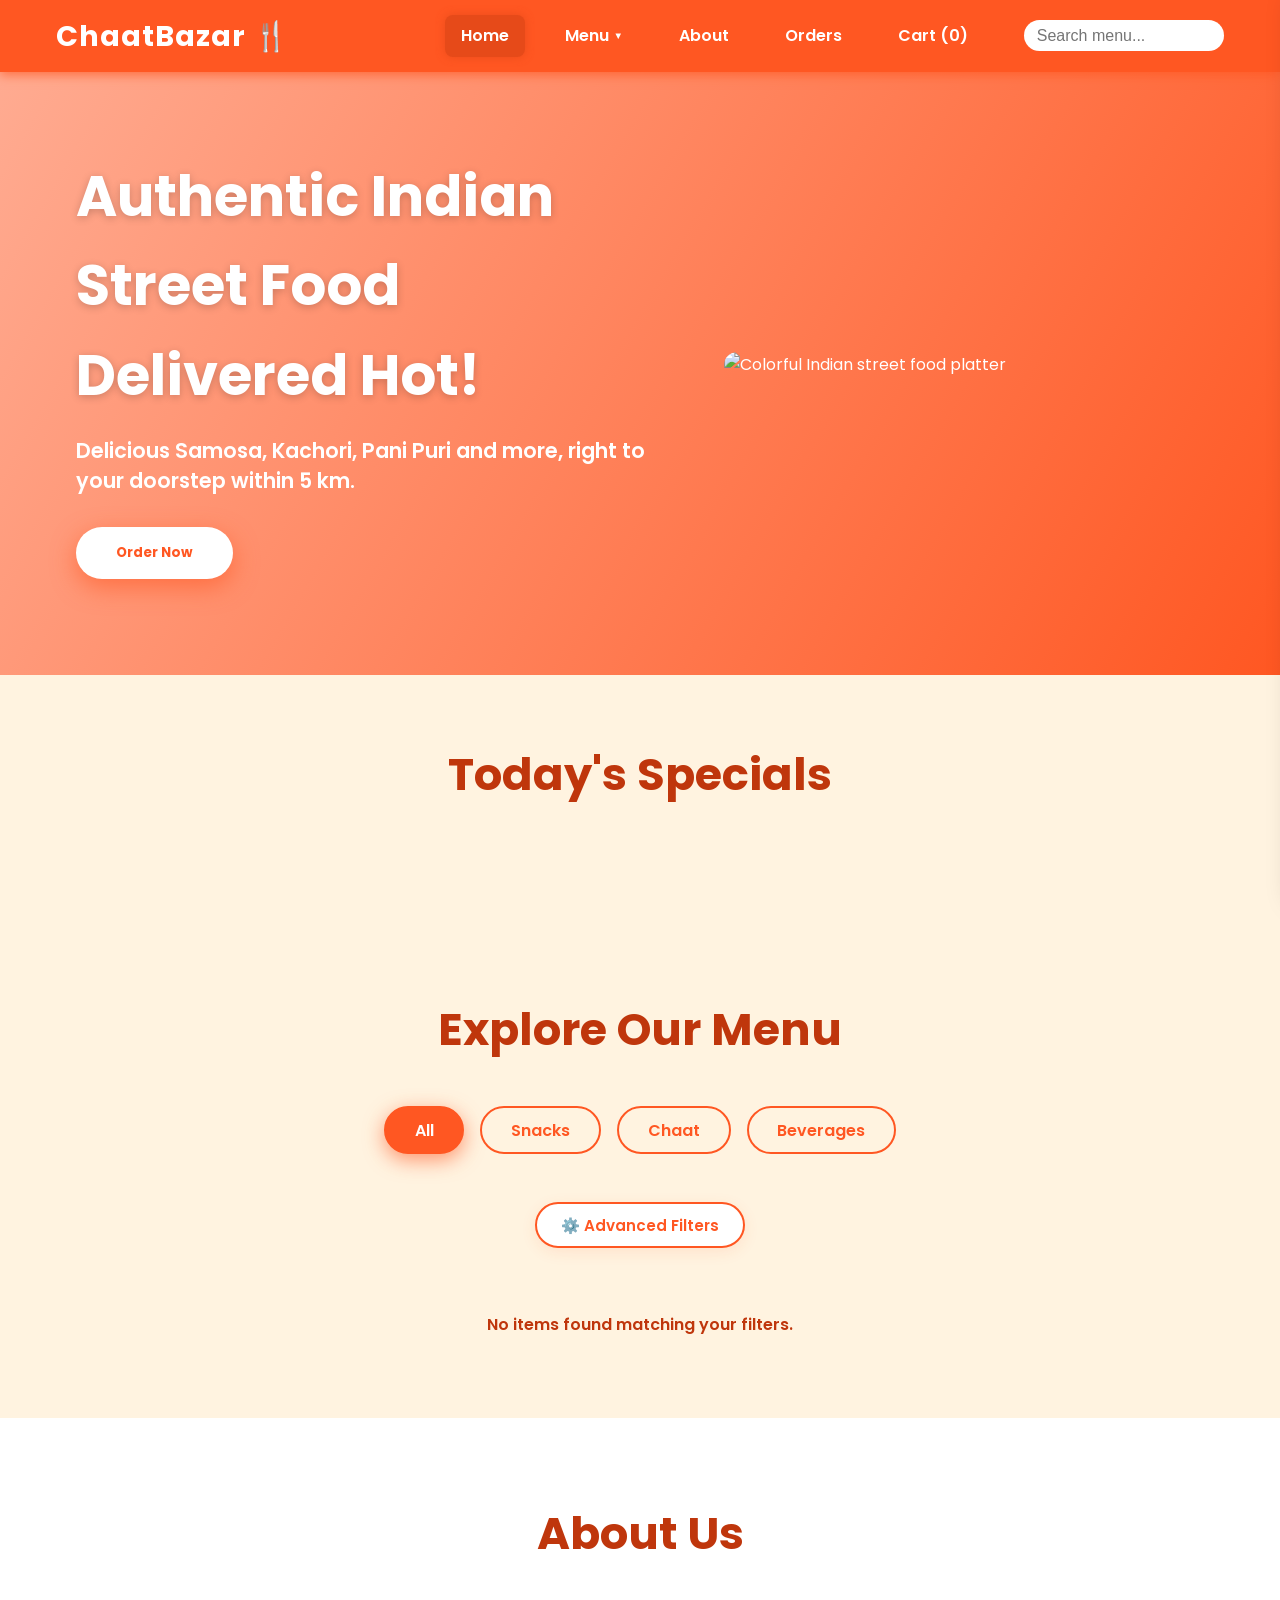
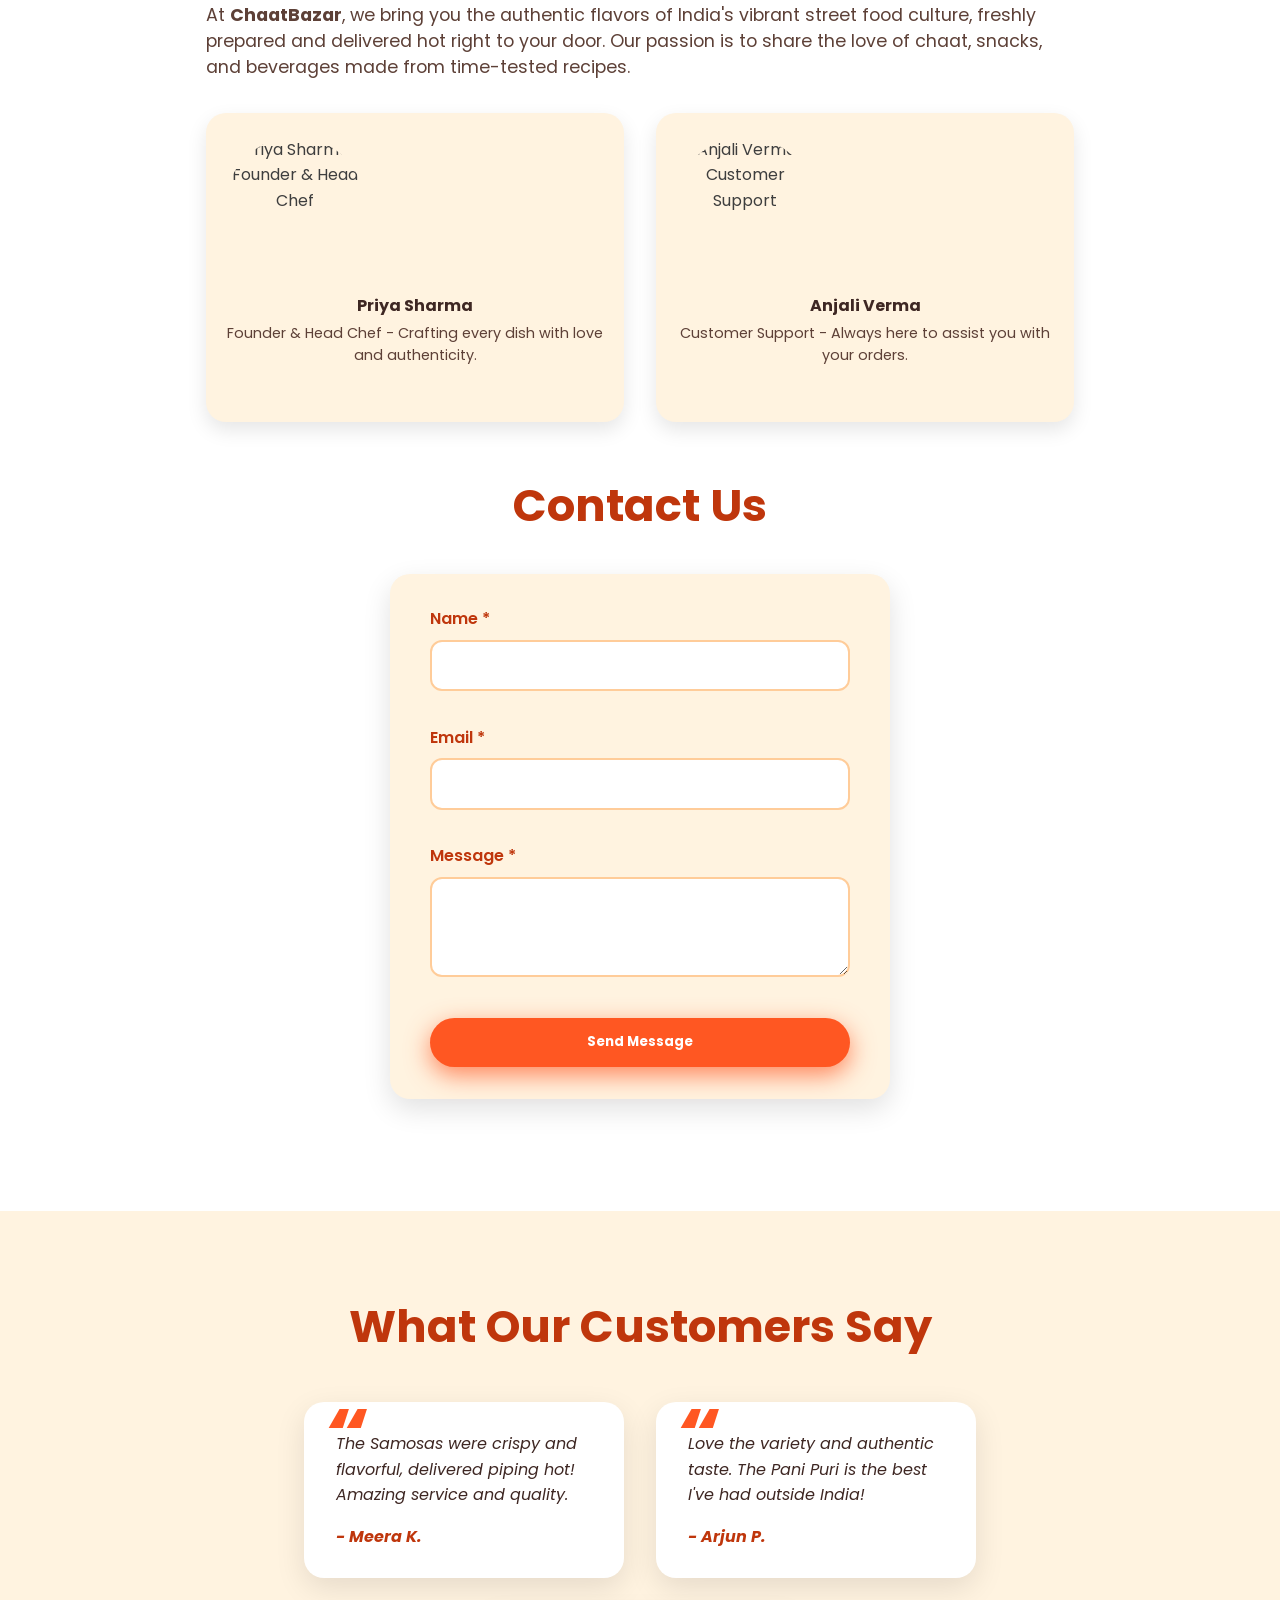
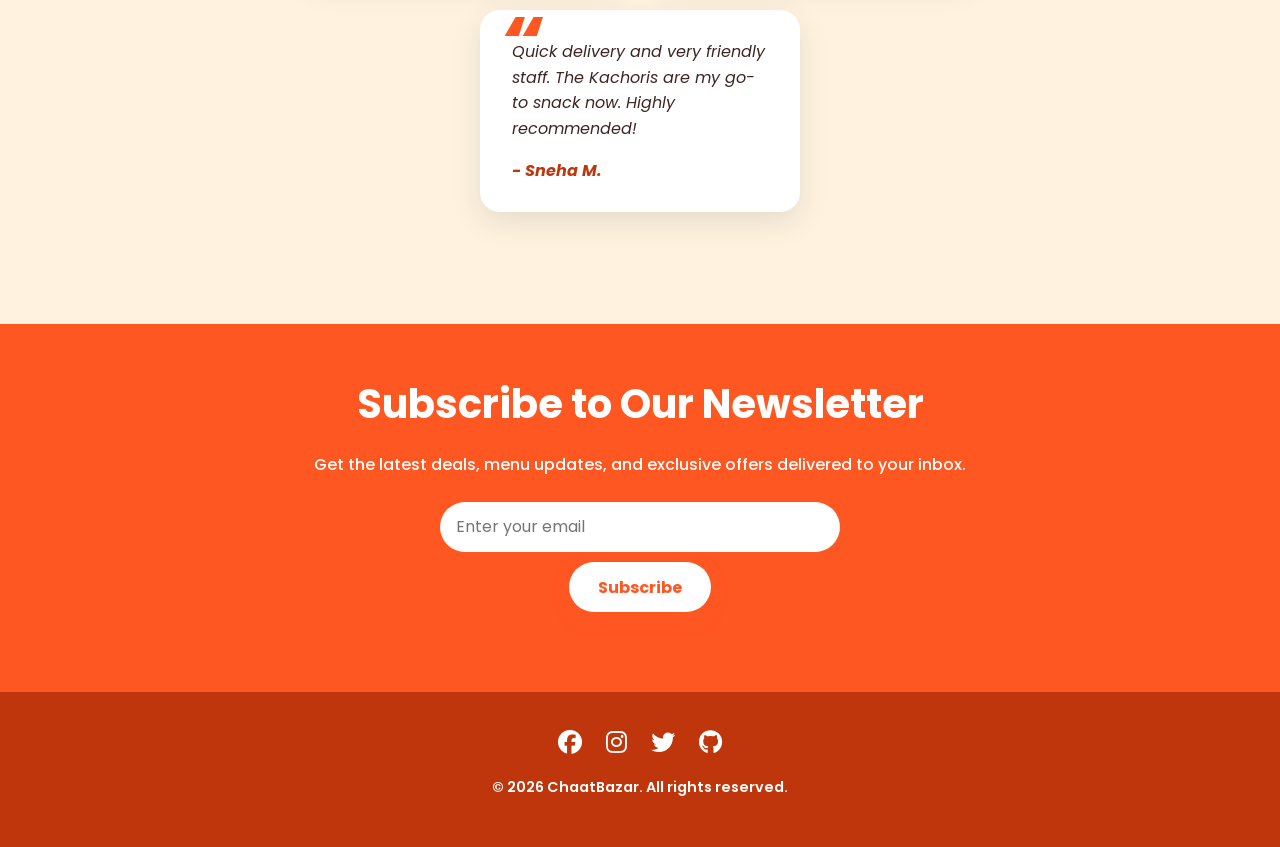
==== index.html @ 25671bfd "Merge branch 'main' into fix/enhance-accessibility-keyboard-screen-reader" ====
<!DOCTYPE html>
<html lang="en">
<head>
  <meta charset="UTF-8" />
  <meta name="viewport" content="width=device-width, initial-scale=1" />
  <title>ChaatBazar 🍴 | Authentic Indian Street Food Delivered Hot</title>
  
  <!-- Google Fonts -->
  <link href="https://fonts.googleapis.com/css2?family=Poppins:wght@400;600;700&display=swap" rel="stylesheet" />
  <link rel="stylesheet" href="https://cdnjs.cloudflare.com/ajax/libs/font-awesome/6.5.1/css/all.min.css" />
  <link rel="stylesheet" href="css/style.css">
  <link rel="icon" href="favicon.png" type="image/png" />
</head>
<body>

<!-- Header & Navigation -->
<header>
  <div class="header-inner container" role="banner">
    <a href="#" class="logo" aria-label="ChaatBazar Home">ChaatBazar 🍴</a>
    <nav role="navigation" aria-label="Primary Navigation">
      <a href="#hero" class="nav-link active" tabindex="0">Home</a>
      <div class="dropdown" tabindex="0" aria-haspopup="true" aria-expanded="false">
        <a href="menu.html" class="dropdown-toggle nav-link">Menu</a>
        <div class="dropdown-menu" role="menu" aria-label="Menu Categories">
          <a href="#specials" role="menuitem" tabindex="-1" class="menu-filter" data-filter="Specials">Specials</a>
          <a href="#menu" role="menuitem" tabindex="-1" class="menu-filter" data-filter="Snacks">Snacks</a>
          <a href="#menu" role="menuitem" tabindex="-1" class="menu-filter" data-filter="Chaat">Chaat</a>
          <a href="#menu" role="menuitem" tabindex="-1" class="menu-filter" data-filter="Beverages">Beverages</a>
          <a href="#menu" role="menuitem" tabindex="-1" class="menu-filter" data-filter="All">All</a>
        </div>
      </div>
      <a href="#about" class="nav-link">About</a>
      <a href="orders.html" class="nav-link">Orders</a>
      <a href="#cart-sidebar" class="nav-link" id="cart-open-btn" aria-label="Open Cart">Cart (<span id="cart-count">0</span>)</a>
      <div class="search-bar" role="search">
        <input type="search" placeholder="Search menu..." aria-label="Search menu" id="search-input" autocomplete="off" />
        <button aria-label="Search" id="search-btn"></button>
        <div class="search-suggestions" id="search-suggestions" style="display: none;"></div>
      </div>
    </nav>
  </div>
</header>

<!-- Hero Section -->
<section id="hero" class="hero" role="region" aria-label="Hero Section">
  <div class="hero-content">
    <h1>Authentic Indian Street Food Delivered Hot!</h1>
    <p>Delicious Samosa, Kachori, Pani Puri and more, right to your doorstep within 5 km.</p>
    <button class="btn-primary" id="order-now-btn" aria-haspopup="true" aria-controls="menu">Order Now</button>
  </div>
  <div class="hero-image" aria-hidden="true">
    <img src="img/chaat.png" alt="Colorful Indian street food platter" />
  </div>
</section>

<!-- Specials Section -->
<section id="specials" class="specials" role="region" aria-label="Today's Specials">
  <h2 class="section-title">Today's Specials</h2>
  <div class="cards" id="specials-cards">
    <!-- Special cards will be injected here -->
  </div>
</section>

<!-- Menu Section -->
<section id="menu" class="menu" role="region" aria-label="Full Menu">
  <h2 class="section-title">Explore Our Menu</h2>
  <div class="filter-buttons" role="toolbar" aria-label="Filter menu categories">
    <button class="filter-btn active" data-filter="All" aria-pressed="true">All</button>
    <button class="filter-btn" data-filter="Snacks" aria-pressed="false">Snacks</button>
    <button class="filter-btn" data-filter="Chaat" aria-pressed="false">Chaat</button>
    <button class="filter-btn" data-filter="Beverages" aria-pressed="false">Beverages</button>
  </div>

  <div class="filter-toggle-container">
    <button class="btn-filter-toggle" id="filter-toggle-btn" aria-expanded="false" aria-controls="advanced-filters">
      <span>⚙️ Advanced Filters</span>
    </button>
  </div>

  <div class="advanced-filters" id="advanced-filters" style="display: none;">
    <div class="filter-grid">
      <!-- Price Range Slider -->
      <div class="filter-group">
        <label for="price-range-slider">Max Price: <span id="price-slider-val">₹100</span></label>
        <input type="range" id="price-range-slider" min="10" max="100" step="5" value="100" aria-valuemin="10" aria-valuemax="100" aria-valuenow="100" />
      </div>

      <!-- Spice Level Selector -->
      <div class="filter-group">
        <label for="spice-level-select">Spice Level</label>
        <select id="spice-level-select">
          <option value="All">All Spice Levels</option>
          <option value="Low">🌶️ Low</option>
          <option value="Medium">🌶️🌶️ Medium</option>
          <option value="High">🌶️🌶️🌶️ High</option>
        </select>
      </div>

      <!-- Rating Selector -->
      <div class="filter-group">
        <label for="rating-select">Minimum Rating</label>
        <select id="rating-select">
          <option value="All">All Ratings</option>
          <option value="4.6">⭐ 4.6+ Stars</option>
          <option value="4.8">⭐⭐ 4.8+ Stars</option>
          <option value="4.9">⭐⭐⭐ 4.9+ Stars</option>
        </select>
      </div>

      <!-- Dietary Preferences -->
      <div class="filter-group dietary-group">
        <label>Dietary Preferences</label>
        <div class="checkbox-container">
          <label class="custom-checkbox">
            <input type="checkbox" id="dietary-vegan" />
            <span class="checkbox-label">🌱 Vegan</span>
          </label>
          <label class="custom-checkbox">
            <input type="checkbox" id="dietary-gf" />
            <span class="checkbox-label">🌾 Gluten-Free</span>
          </label>
        </div>
      </div>
    </div>
    
    <!-- Reset Filters Button -->
    <div class="filter-actions">
      <button class="btn-reset-filters" id="reset-filters-btn">Reset All Filters</button>
    </div>
  </div>
  <div class="cards" id="menu-cards" aria-live="polite" aria-relevant="additions removals">
    <!-- Menu cards injected here -->
  </div>
</section>

<!-- About Section -->
<section id="about" class="about" role="region" aria-label="About ChaatBazar">
  <div class="container">
    <h2>About Us</h2>
    <p>At <strong>ChaatBazar</strong>, we bring you the authentic flavors of India's vibrant street food culture, freshly prepared and delivered hot right to your door. Our passion is to share the love of chaat, snacks, and beverages made from time-tested recipes.</p>
    <div class="team" aria-label="Meet our team">
      <article class="team-member" tabindex="0">
        <img src="https://randomuser.me/api/portraits/women/68.jpg" alt="Priya Sharma - Founder & Head Chef" />
        <h4>Priya Sharma</h4>
        <p>Founder & Head Chef - Crafting every dish with love and authenticity.</p>
      </article>
      <article class="team-member" tabindex="0">
        <img src="https://randomuser.me/api/portraits/women/45.jpg" alt="Anjali Verma - Customer Support" />
        <h4>Anjali Verma</h4>
        <p>Customer Support - Always here to assist you with your orders.</p>
      </article>
    </div>

    <!-- Contact Form -->
    <h2>Contact Us</h2>
    <form class="contact-form" id="contact-form" novalidate aria-label="Contact Form">
      <label for="name">Name <span class="required">*</span></label>
      <input type="text" id="name" name="name" required aria-required="true" minlength="2" />
      <div class="error-msg" id="error-name" aria-live="assertive"></div>

      <label for="email">Email <span class="required">*</span></label>
      <input type="email" id="email" name="email" required aria-required="true" />
      <div class="error-msg" id="error-email" aria-live="assertive"></div>

      <label for="message">Message <span class="required">*</span></label>
      <textarea id="message" name="message" required aria-required="true" minlength="10"></textarea>
      <div class="error-msg" id="error-message" aria-live="assertive"></div>

      <div class="form-success-msg" id="form-success" role="alert" aria-live="polite" style="display:none;">
        Your message has been sent. We'll get back to you soon.
      </div>
      <button type="submit" class="btn-submit">Send Message</button>
    </form>
  </div>
</section>

<!-- Testimonials -->
<section class="testimonials" role="region" aria-label="Customer Testimonials">
  <h2 class="section-title">What Our Customers Say</h2>
  <div class="testimonial-cards">
    <blockquote class="testimonial" tabindex="0">
      <p>The Samosas were crispy and flavorful, delivered piping hot! Amazing service and quality.</p>
      <cite class="author">- Meera K.</cite>
    </blockquote>
    <blockquote class="testimonial" tabindex="0">
      <p>Love the variety and authentic taste. The Pani Puri is the best I've had outside India!</p>
      <cite class="author">- Arjun P.</cite>
    </blockquote>
    <blockquote class="testimonial" tabindex="0">
      <p>Quick delivery and very friendly staff. The Kachoris are my go-to snack now. Highly recommended!</p>
      <cite class="author">- Sneha M.</cite>
    </blockquote>
  </div>
</section>

<!-- Newsletter Signup -->
<section class="newsletter" role="region" aria-label="Newsletter Signup">
  <h2>Subscribe to Our Newsletter</h2>
  <p>Get the latest deals, menu updates, and exclusive offers delivered to your inbox.</p>
  <form class="newsletter-form" id="newsletter-form" aria-label="Newsletter subscription form">
    <input type="email" id="newsletter-email" name="newsletter-email" placeholder="Enter your email" required aria-required="true" />
    <button type="submit" aria-label="Subscribe to newsletter">Subscribe</button>
  </form>
</section>

<!-- Cart Sidebar -->
<aside id="cart-sidebar" role="region" aria-label="Shopping Cart" aria-hidden="true">
  <div id="cart-header">
    Your Cart
    <button id="cart-close" aria-label="Close Cart">&times;</button>
  </div>
  <div id="cart-items" tabindex="0" aria-live="polite" aria-relevant="additions removals">
    <!-- Cart items injected here -->
  </div>
  <div id="cart-footer">
    <span id="cart-total">Total: ₹0</span>
    <button id="checkout-btn" disabled>Checkout</button>
  </div>
</aside>

<!-- Footer -->
<footer>
  <div class="social-icons">
    <a href="https://facebook.com" target="_blank" rel="noopener noreferrer" aria-label="Facebook"><i class="fa-brands fa-facebook"></i></a>
    <a href="https://instagram.com" target="_blank" rel="noopener noreferrer" aria-label="Instagram"><i class="fa-brands fa-instagram"></i></a>
    <a href="https://twitter.com" target="_blank" rel="noopener noreferrer" aria-label="Twitter"><i class="fa-brands fa-twitter"></i></a>
    <a href="https://github.com" target="_blank" rel="noopener noreferrer" aria-label="GitHub"><i class="fa-brands fa-github"></i></a>
  </div>
  <p>© 2026 ChaatBazar. All rights reserved.</p>
</footer>

<script src="js/accessibility.js"></script>
<script src="js/main.js"></script>
<script src="js/geolocation.js"></script>
<script src="js/main.js"></script> 
</body>
</html>
---- css/style.css ----
* {
      margin: 0; padding: 0; box-sizing: border-box;
    }
    html {
      scroll-behavior: smooth;
    }
    body {
      font-family: 'Poppins', sans-serif;
      background: #fff8f0;
      color: #3e3e3e;
      line-height: 1.6;
      font-size: 16px;
      overflow-x: hidden;
    }
    a {
      text-decoration: none;
      color: inherit;
    }
    img {
      max-width: 100%;
      display: block;
      border-radius: 12px;
    }
    button {
      cursor: pointer;
      font-family: inherit;
    }

    /* ===== Container ===== */
    .container {
      max-width: 1200px;
      margin: 0 auto;
      padding: 0 1rem;
    }

    /* ===== Header ===== */
    header {
      position: sticky;
      top: 0;
      z-index: 1000;
      background: #ff5722;
      box-shadow: 0 3px 10px rgb(255 87 34 / 0.7);
      user-select: none;
    }
    .header-inner {
      max-width: 1200px;
      margin: 0 auto;
      padding: 0.8rem 1rem;
      display: flex;
      align-items: center;
      justify-content: space-between;
    }
    .logo {
      font-weight: 700;
      font-size: 1.8rem;
      color: #fff;
      letter-spacing: 1px;
      user-select: none;
    }
    nav {
      display: flex;
      align-items: center;
      gap: 1.5rem;
      font-weight: 600;
    }
    nav a {
      color: white;
      padding: 0.5rem 1rem;
      border-radius: 8px;
      transition: background 0.3s ease;
    }
    nav a:hover,
    nav a.active {
      background: #e64a19;
      box-shadow: 0 0 8px rgb(230 74 25 / 0.8);
    }

    /* ===== Dropdown Nav ===== */
    .dropdown {
      position: relative;
    }
    .dropdown-toggle {
      display: flex;
      align-items: center;
      gap: 0.3rem;
      user-select: none;
    }
    .dropdown-toggle::after {
      content: "▼";
      font-size: 0.6rem;
      color: white;
    }
    .dropdown-menu {
      position: absolute;
      top: 2.8rem;
      left: 0;
      background: #ff5722;
      border-radius: 8px;
      min-width: 140px;
      box-shadow: 0 6px 20px rgb(0 0 0 / 0.3);
      opacity: 0;
      visibility: hidden;
      transform: translateY(10px);
      transition: all 0.3s ease;
      z-index: 10;
    }
    .dropdown-menu a {
      display: block;
      padding: 0.6rem 1rem;
      color: white;
      font-weight: 600;
      border-radius: 8px;
      transition: background 0.3s ease;
    }
    .dropdown-menu a:hover {
      background: #e64a19;
    }
    .dropdown:hover .dropdown-menu,
    .dropdown:focus-within .dropdown-menu {
      opacity: 1;
      visibility: visible;
      transform: translateY(0);
    }

    /* ===== Search Bar ===== */
    .search-bar {
      position: relative;
      margin-left: 1rem;
    }
    .search-bar input {
      padding: 0.4rem 1.8rem 0.4rem 0.8rem;
      border-radius: 20px;
      border: none;
      outline: none;
      font-size: 1rem;
      transition: box-shadow 0.3s ease;
      width: 200px;
    }
    .search-bar input:focus {
      box-shadow: 0 0 10px #ff5722;
    }
    .search-bar button {
      position: absolute;
      right: 6px;
      top: 50%;
      transform: translateY(-50%);
      border: none;
      background: transparent;
      color: #ff5722;
      font-size: 1.2rem;
      user-select: none;
    }

    /* ===== Hero Section ===== */
    .hero {
      background: linear-gradient(120deg, #ffab91, #ff5722);
      color: white;
      padding: 5rem 1rem 6rem;
      display: flex;
      justify-content: center;
      align-items: center;
      gap: 3rem;
      flex-wrap: wrap;
    }
    .hero-content {
      flex: 1 1 400px;
      max-width: 600px;
    }
    .hero-content h1 {
      font-size: 3.5rem;
      font-weight: 700;
      margin-bottom: 1rem;
      text-shadow: 0 2px 8px rgba(0,0,0,0.2);
      user-select: none;
    }
    .hero-content p {
      font-size: 1.3rem;
      margin-bottom: 2rem;
      font-weight: 600;
      user-select: text;
      line-height: 1.4;
    }
    .btn-primary {
      background: #fff;
      color: #ff5722;
      font-weight: 700;
      padding: 1rem 2.5rem;
      border-radius: 50px;
      box-shadow: 0 8px 25px rgb(255 87 34 / 0.6);
      border: none;
      transition: background 0.3s ease, color 0.3s ease;
      user-select: none;
    }
    .btn-primary:hover {
      background: #e64a19;
      color: white;
      box-shadow: 0 10px 30px rgb(230 74 25 / 0.8);
    }
    .hero-image {
      flex: 1 1 400px;
      max-width: 480px;
      border-radius: 25px;
      overflow: hidden;
    }
    .hero-image img {
      width: 100%;
      height: auto;
      display: block;
      user-select: none;
    }

    /* ===== Specials & Menu Section ===== */
    section.specials,
    section.menu {
      padding: 4rem 1rem 5rem;
      background: #fff3e0;
    }
    .section-title {
      text-align: center;
      font-size: 2.8rem;
      font-weight: 700;
      color: #bf360c;
      margin-bottom: 2.5rem;
      user-select: none;
    }
    .cards {
      display: flex;
      flex-wrap: wrap;
      gap: 2rem;
      justify-content: center;
    }
    .card {
      background: white;
      border-radius: 20px;
      box-shadow: 0 8px 30px rgb(0 0 0 / 0.12);
      width: 260px;
      display: flex;
      flex-direction: column;
      align-items: center;
      padding: 1rem 1rem 1.8rem;
      transition: transform 0.3s ease, box-shadow 0.3s ease;
      user-select: none;
      cursor: default;
    }
    .card:hover {
      transform: translateY(-8px);
      box-shadow: 0 15px 35px rgb(0 0 0 / 0.2);
    }
    .add-btn{
      background-color: green;
      padding: 3px 8px;
      border-radius: 15px;
      color: white;
      border: none;
    }
    .card img {
      border-radius: 15px;
      height: 170px;
      object-fit: cover;
      margin-bottom: 1rem;
      pointer-events: none;
      user-select: none;
    }
    .card h3 {
      font-size: 1.4rem;
      font-weight: 700;
      margin-bottom: 0.6rem;
      color: #3e2723;
      user-select: text;
    }
    .card p.price {
      font-weight: 600;
      color: #bf360c;
      margin-bottom: 1rem;
      user-select: text;
    }
    .card p.description {
      font-size: 0.9rem;
      color: #5d4037;
      margin-bottom: 1.3rem;
      text-align: center;
      user-select: text;
    }
    .btn-add {
      background: #ff5722;
      color: white;
      border-radius: 40px;
      padding: 0.5rem 1.8rem;
      border: none;
      font-weight: 700;
      font-size: 1rem;
      box-shadow: 0 6px 15px rgb(255 87 34 / 0.6);
      user-select: none;
      transition: background 0.3s ease;
    }
    .btn-add:hover {
      background: #e64a19;
      box-shadow: 0 8px 20px rgb(230 74 25 / 0.8);
    }

    /* ===== Menu Filters ===== */
    .filter-buttons {
      display: flex;
      justify-content: center;
      gap: 1rem;
      margin-bottom: 3rem;
      flex-wrap: wrap;
      user-select: none;
    }
    .filter-btn {
      background: #fff3e0;
      border: 2px solid #ff5722;
      color: #ff5722;
      padding: 0.6rem 1.8rem;
      border-radius: 50px;
      font-weight: 600;
      font-size: 1rem;
      transition: all 0.3s ease;
    }
    .filter-btn.active,
    .filter-btn:hover {
      background: #ff5722;
      color: white;
      box-shadow: 0 6px 20px rgb(255 87 34 / 0.6);
    }

    /* ===== Cart Sidebar ===== */
    #cart-sidebar {
      position: fixed;
      top: 0;
      right: -400px;
      width: 380px;
      height: 100vh;
      background: #fff3e0;
      box-shadow: -6px 0 25px rgb(0 0 0 / 0.25);
      transition: right 0.4s ease;
      display: flex;
      flex-direction: column;
      z-index: 1500;
      user-select: none;
    }
    #cart-sidebar.open {
      right: 0;
    }
    #cart-header {
      background: #ff5722;
      color: white;
      padding: 1.3rem 1.5rem;
      font-weight: 700;
      font-size: 1.4rem;
      display: flex;
      justify-content: space-between;
      align-items: center;
    }
    #cart-close {
      background: transparent;
      border: none;
      color: white;
      font-size: 1.6rem;
      font-weight: 900;
      cursor: pointer;
      user-select: none;
    }
    #cart-items {
      flex-grow: 1;
      overflow-y: auto;
      padding: 1rem 1.5rem;
    }
    .cart-item {
      display: flex;
      gap: 1rem;
      margin-bottom: 1.4rem;
      border-radius: 15px;
      background: white;
      box-shadow: 0 6px 18px rgb(0 0 0 / 0.1);
      padding: 1rem;
      align-items: center;
    }
    .cart-item img {
      width: 80px;
      height: 60px;
      border-radius: 12px;
      object-fit: cover;
      user-select: none;
    }
    .cart-item-info {
      flex: 1;
      user-select: text;
    }
    .cart-item-info h4 {
      font-weight: 700;
      color: #3e2723;
      margin-bottom: 0.3rem;
    }
    .cart-item-info p {
      color: #5d4037;
      font-size: 0.9rem;
      margin-bottom: 0.5rem;
    }
    .qty-controls {
      display: flex;
      gap: 0.4rem;
      align-items: center;
      font-weight: 700;
      user-select: none;
    }
    .qty-controls button {
      background: #ff5722;
      color: white;
      border: none;
      padding: 0.3rem 0.7rem;
      font-size: 1.1rem;
      border-radius: 5px;
      transition: background 0.3s ease;
      cursor: pointer;
    }
    .qty-controls button:hover {
      background: #e64a19;
    }
    .qty-controls span {
      min-width: 24px;
      text-align: center;
      font-size: 1rem;
      user-select: none;
    }
    .cart-item-remove {
      background: transparent;
      border: none;
      color: #bf360c;
      font-weight: 700;
      cursor: pointer;
      font-size: 0.95rem;
      user-select: none;
      transition: color 0.3s ease;
    }
    .cart-item-remove:hover {
      color: #e64a19;
    }
    #cart-footer {
      padding: 1rem 1.5rem;
      border-top: 2px solid #ff5722;
      font-weight: 700;
      font-size: 1.3rem;
      color: #bf360c;
      display: flex;
      justify-content: space-between;
      align-items: center;
    }
    #checkout-btn {
      background: #ff5722;
      border: none;
      padding: 0.7rem 2rem;
      border-radius: 50px;
      font-weight: 700;
      color: white;
      box-shadow: 0 8px 25px rgb(255 87 34 / 0.7);
      transition: background 0.3s ease;
      user-select: none;
    }
    #checkout-btn:hover:not(:disabled) {
      background: #e64a19;
      box-shadow: 0 10px 30px rgb(230 74 25 / 0.9);
    }
    #checkout-btn:disabled {
      background: #ffb399;
      cursor: not-allowed;
      box-shadow: none;
    }

    /* ===== About Section ===== */
    section.about {
      padding: 5rem 1rem 7rem;
      background: white;
      color: #3e3e3e;
      user-select: text;
    }
    .about .container {
      max-width: 900px;
      margin: 0 auto;
    }
    .about h2 {
      font-size: 2.8rem;
      font-weight: 700;
      color: #bf360c;
      margin-bottom: 2rem;
      text-align: center;
      user-select: none;
    }
    .about p {
      font-size: 1.1rem;
      line-height: 1.5;
      color: #5d4037;
      margin-bottom: 2rem;
    }
    .team {
      display: flex;
      gap: 2rem;
      justify-content: center;
      flex-wrap: wrap;
      margin-bottom: 3rem;
    }
    .team-member {
      flex: 1 1 220px;
      background: #fff3e0;
      border-radius: 20px;
      box-shadow: 0 8px 20px rgb(0 0 0 / 0.1);
      padding: 1.5rem 1.2rem;
      text-align: center;
      user-select: none;
      transition: box-shadow 0.3s ease;
    }
    .team-member:hover {
      box-shadow: 0 12px 28px rgb(0 0 0 / 0.15);
    }
    .team-member img {
      width: 140px;
      height: 140px;
      border-radius: 50%;
      margin-bottom: 1rem;
      object-fit: cover;
      user-select: none;
    }
    .team-member h4 {
      font-weight: 700;
      margin-bottom: 0.3rem;
      color: #3e2723;
    }
    .team-member p {
      font-size: 0.9rem;
      color: #5d4037;
      user-select: text;
    }

    /* ===== Contact Form ===== */
    form.contact-form {
      max-width: 500px;
      margin: 0 auto;
      background: #fff3e0;
      padding: 2rem 2.5rem;
      border-radius: 20px;
      box-shadow: 0 10px 28px rgb(0 0 0 / 0.12);
      user-select: text;
    }
    form.contact-form label {
      display: block;
      margin-bottom: 0.5rem;
      font-weight: 600;
      color: #bf360c;
      user-select: none;
    }
    form.contact-form input,
    form.contact-form textarea {
      width: 100%;
      padding: 0.7rem 1rem;
      border-radius: 12px;
      border: 2px solid #ffcc99;
      font-size: 1rem;
      margin-bottom: 1.3rem;
      font-family: inherit;
      resize: vertical;
      transition: border-color 0.3s ease;
      user-select: text;
    }
    form.contact-form input:focus,
    form.contact-form textarea:focus {
      border-color: #ff5722;
      outline: none;
    }
    form.contact-form textarea {
      min-height: 100px;
    }
    .error-msg {
      font-size: 0.85rem;
      color: #c0392b;
      margin-top: -1rem;
      margin-bottom: 0.8rem;
      min-height: 1rem;
      display: block;
      user-select: none;
    }
    .form-success-msg {
      margin-top: 0.8rem;
      margin-bottom: 1rem;
      padding: 0.8rem 1rem;
      background-color: #e8f5e9;
      color: #2e7d32;
      border-left: 4px solid #43a047;
      border-radius: 8px;
      font-size: 0.95rem;
      font-weight: 600;
      animation: fadeInDown 0.4s ease;
    }
    @keyframes fadeInDown {
      from { opacity: 0; transform: translateY(-8px); }
      to   { opacity: 1; transform: translateY(0); }
    }
    .btn-submit {
      background: #ff5722;
      color: white;
      font-weight: 700;
      padding: 0.9rem 2rem;
      border-radius: 50px;
      border: none;
      box-shadow: 0 8px 25px rgb(255 87 34 / 0.7);
      transition: background 0.3s ease;
      user-select: none;
      width: 100%;
    }
    .btn-submit:hover {
      background: #e64a19;
    }

    /* ===== Testimonials ===== */
    section.testimonials {
      padding: 5rem 1rem 7rem;
      background: #fff3e0;
      color: #3e2723;
      user-select: none;
    }
    .testimonial-cards {
      max-width: 900px;
      margin: 0 auto;
      display: flex;
      gap: 2rem;
      flex-wrap: wrap;
      justify-content: center;
    }
    .testimonial {
      background: white;
      padding: 1.8rem 2rem;
      border-radius: 20px;
      box-shadow: 0 10px 30px rgb(0 0 0 / 0.1);
      max-width: 320px;
      position: relative;
      font-style: italic;
      user-select: text;
    }
    .testimonial::before {
      content: "“";
      position: absolute;
      font-size: 4rem;
      top: -20px;
      left: 20px;
      color: #ff5722;
      font-weight: 900;
      user-select: none;
    }
    .testimonial p {
      margin-bottom: 1rem;
    }
    .testimonial .author {
      font-weight: 700;
      text-align: right;
      color: #bf360c;
      user-select: text;
    }

    /* ===== Newsletter Signup ===== */
    section.newsletter {
      background: #ff5722;
      color: white;
      padding: 3rem 1rem 5rem;
      text-align: center;
      user-select: none;
    }
    section.newsletter h2 {
      font-weight: 700;
      font-size: 2.5rem;
      margin-bottom: 1rem;
    }
    section.newsletter p {
      font-weight: 500;
      margin-bottom: 1.5rem;
    }
    .newsletter-form {
      max-width: 400px;
      margin: 0 auto;
      display: flex;
      gap: 0.6rem;
      justify-content: center;
      flex-wrap: wrap;
    }
    .newsletter-form input {
      padding: 0.8rem 1rem;
      border-radius: 40px;
      border: none;
      flex-grow: 1;
      font-size: 1rem;
      outline: none;
      font-family: inherit;
    }
    .newsletter-form button {
      padding: 0.8rem 1.8rem;
      background: #fff;
      border: none;
      border-radius: 40px;
      color: #ff5722;
      font-weight: 700;
      box-shadow: 0 6px 15px rgb(255 87 34 / 0.8);
      transition: background 0.3s ease;
      user-select: none;
      font-size: 1rem;
      cursor: pointer;
    }
    .newsletter-form button:hover {
      background: #fbe9e7;
    }

    /* ===== Footer ===== */
    footer {
      background: #bf360c;
      color: white;
      text-align: center;
      padding: 2rem 1rem;
      user-select: none;
    }
    footer p {
      font-weight: 600;
      margin-bottom: 1rem;
      font-size: 0.9rem;
    }
    .social-icons {
      display: flex;
      justify-content: center;
      gap: 1.5rem;
      margin-bottom: 0.8rem;
    }
    .social-icons a {
      color: white;
      font-size: 1.5rem;
      transition: color 0.3s ease;
    }
    .social-icons a:hover {
      color: #ffccbc;
    }

    /* ===== Responsive ===== */
    @media (max-width: 1024px) {
      .hero {
        flex-direction: column;
        padding: 4rem 1rem 5rem;
      }
      .hero-content,
      .hero-image {
        max-width: 100%;
      }
      nav {
        gap: 1rem;
      }
      #cart-sidebar {
        width: 100%;
        max-width: 400px;
      }
    }
    @media (max-width: 600px) {
      .cards {
        flex-direction: column;
        align-items: center;
      }
      .team {
        flex-direction: column;
        align-items: center;
      }
      .testimonial-cards {
        flex-direction: column;
        align-items: center;
      }
      .search-bar input {
        width: 130px;
      }
      .filter-buttons {
        gap: 0.8rem;
      }
    }

    /* ===== Mobile Navbar Fix ===== */
@media (max-width: 480px) {
  .hero-content h1 {
    font-size: 2rem;
  }
  .newsletter-form {
    flex-direction: column;
  }
  .newsletter-form input,
  .newsletter-form button {
    width: 100%;
  }
  #cart-sidebar {
    right: -100%;
  }

  .header-inner {
    flex-direction: column;
    align-items: center;
    gap: 0.8rem;
    padding: 1rem;
  }

  .logo {
    font-size: 1.5rem;
    text-align: center;
  }

  nav {
    width: 100%;
    justify-content: center;
    flex-wrap: wrap;
    gap: 0.5rem;
  }

  nav a {
    padding: 0.4rem 0.7rem;
    font-size: 0.9rem;
  }

  .search-bar {
    margin-left: 0;
    width: 100%;
    display: flex;
    justify-content: center;
  }

  .search-bar input {
    width: 100%;
    max-width: 220px;
  }
}

/* ===== Skeleton UI ===== */

/* Base skeleton element */
.skeleton {
  background: linear-gradient(
    90deg,
    #f0e0d0 25%,
    #ffe0c8 50%,
    #f0e0d0 75%
  );
  background-size: 200% 100%;
  animation: shimmer 1.5s infinite;
  border-radius: 8px;
  display: block;
}

@keyframes shimmer {
  0%   { background-position: 200% 0; }
  100% { background-position: -200% 0; }
}

/* Skeleton Card — mirrors .card layout exactly */
.skeleton-card {
  background: white;
  border-radius: 20px;
  box-shadow: 0 8px 30px rgb(0 0 0 / 0.12);
  width: 260px;
  display: flex;
  flex-direction: column;
  align-items: center;
  padding: 1rem 1rem 1.8rem;
  gap: 0.8rem;
}

.skeleton-card .sk-image {
  width: 100%;
  height: 170px;
  border-radius: 15px;
}

.skeleton-card .sk-title {
  width: 70%;
  height: 20px;
  border-radius: 6px;
}

.skeleton-card .sk-desc-line {
  height: 13px;
  border-radius: 6px;
}

.skeleton-card .sk-desc-line:nth-child(1) { width: 90%; }
.skeleton-card .sk-desc-line:nth-child(2) { width: 75%; }

.skeleton-card .sk-price {
  width: 40%;
  height: 16px;
  border-radius: 6px;
  margin-top: 0.2rem;
}

.skeleton-card .sk-btn {
  width: 120px;
  height: 38px;
  border-radius: 40px;
  margin-top: 0.4rem;
}

/* Skeleton Cart Item — mirrors .cart-item layout */
.skeleton-cart-item {
  display: flex;
  gap: 1rem;
  margin-bottom: 1.4rem;
  border-radius: 15px;
  background: white;
  box-shadow: 0 6px 18px rgb(0 0 0 / 0.1);
  padding: 1rem;
  align-items: center;
}

.skeleton-cart-item .sk-thumb {
  width: 80px;
  height: 60px;
  border-radius: 12px;
  flex-shrink: 0;
}

.skeleton-cart-item .sk-lines {
  flex: 1;
  display: flex;
  flex-direction: column;
  gap: 0.5rem;
}

.skeleton-cart-item .sk-line-name {
  height: 14px;
  width: 60%;
  border-radius: 6px;
}

.skeleton-cart-item .sk-line-price {
  height: 12px;
  width: 35%;
  border-radius: 6px;
}

.skeleton-cart-item .sk-line-qty {
  height: 28px;
  width: 90px;
  border-radius: 6px;
}

/* ===== Autocomplete Search Suggestions ===== */
.search-suggestions {
  position: absolute;
  top: 100%;
  left: 0;
  width: 100%;
  max-width: 250px;
  background: rgba(255, 255, 255, 0.95);
  backdrop-filter: blur(10px);
  border-radius: 12px;
  box-shadow: 0 10px 30px rgba(0, 0, 0, 0.15);
  margin-top: 0.5rem;
  z-index: 1001;
  overflow: hidden;
  border: 1px solid rgba(255, 87, 34, 0.2);
  animation: slideDown 0.3s cubic-bezier(0.16, 1, 0.3, 1);
}

@keyframes slideDown {
  from { opacity: 0; transform: translateY(-10px); }
  to { opacity: 1; transform: translateY(0); }
}

.suggestion-item {
  padding: 0.8rem 1.2rem;
  cursor: pointer;
  display: flex;
  justify-content: space-between;
  align-items: center;
  border-bottom: 1px solid rgba(255, 87, 34, 0.1);
  transition: background 0.2s ease, padding-left 0.2s ease;
}

.suggestion-item:last-child {
  border-bottom: none;
}

.suggestion-item:hover {
  background: rgba(255, 87, 34, 0.1);
  padding-left: 1.5rem;
}

.suggestion-item.no-matches {
  color: #bf360c;
  font-weight: 500;
  text-align: center;
  justify-content: center;
  cursor: default;
  background: transparent;
  padding: 1rem;
}

.suggestion-name {
  font-weight: 600;
  color: #3e2723;
  font-size: 0.95rem;
}

.suggestion-category {
  font-size: 0.75rem;
  background: rgba(255, 87, 34, 0.2);
  color: #bf360c;
  padding: 0.2rem 0.5rem;
  border-radius: 20px;
  font-weight: 700;
}

/* ===== Advanced Filters UI ===== */
.filter-toggle-container {
  display: flex;
  justify-content: center;
  margin-top: 1rem;
  margin-bottom: 2rem;
}

.btn-filter-toggle {
  background: white;
  border: 2px solid #ff5722;
  color: #ff5722;
  padding: 0.6rem 1.5rem;
  border-radius: 50px;
  font-weight: 600;
  font-size: 0.95rem;
  display: flex;
  align-items: center;
  gap: 0.5rem;
  transition: all 0.3s cubic-bezier(0.16, 1, 0.3, 1);
  box-shadow: 0 4px 15px rgba(255, 87, 34, 0.1);
}

.btn-filter-toggle:hover {
  background: #fbe9e7;
  transform: translateY(-2px);
  box-shadow: 0 6px 20px rgba(255, 87, 34, 0.2);
}

.btn-filter-toggle.active {
  background: #ff5722;
  color: white;
  box-shadow: 0 6px 20px rgba(255, 87, 34, 0.4);
}

.advanced-filters {
  max-width: 800px;
  margin: 0 auto 3rem;
  background: rgba(255, 255, 255, 0.8);
  backdrop-filter: blur(15px);
  border: 1px solid rgba(255, 87, 34, 0.15);
  border-radius: 20px;
  padding: 2rem;
  box-shadow: 0 10px 30px rgba(0, 0, 0, 0.08);
  animation: fadeIn 0.4s ease;
}

@keyframes fadeIn {
  from { opacity: 0; transform: translateY(10px); }
  to { opacity: 1; transform: translateY(0); }
}

.filter-grid {
  display: grid;
  grid-template-columns: repeat(auto-fit, minmax(200px, 1fr));
  gap: 2rem;
}

.filter-group {
  display: flex;
  flex-direction: column;
  gap: 0.6rem;
}

.filter-group label {
  font-weight: 700;
  color: #bf360c;
  font-size: 0.95rem;
}

/* Slider Custom Styles */
.filter-group input[type="range"] {
  -webkit-appearance: none;
  width: 100%;
  height: 6px;
  border-radius: 3px;
  background: #ffe0b2;
  outline: none;
}

.filter-group input[type="range"]::-webkit-slider-thumb {
  -webkit-appearance: none;
  appearance: none;
  width: 18px;
  height: 18px;
  border-radius: 50%;
  background: #ff5722;
  cursor: pointer;
  transition: transform 0.1s ease;
  box-shadow: 0 0 8px rgba(255, 87, 34, 0.4);
}

.filter-group input[type="range"]::-webkit-slider-thumb:hover {
  transform: scale(1.2);
}

#price-slider-val {
  font-weight: 700;
  color: #ff5722;
}

/* Selectors custom styles */
.filter-group select {
  padding: 0.6rem 0.8rem;
  border-radius: 10px;
  border: 2px solid #ffcc99;
  background: white;
  font-size: 0.95rem;
  color: #5d4037;
  outline: none;
  cursor: pointer;
  font-family: inherit;
  transition: border-color 0.3s ease;
}

.filter-group select:focus {
  border-color: #ff5722;
}

/* Dietary custom checkboxes */
.checkbox-container {
  display: flex;
  flex-direction: column;
  gap: 0.6rem;
  margin-top: 0.2rem;
}

.custom-checkbox {
  display: flex;
  align-items: center;
  gap: 0.6rem;
  cursor: pointer;
  user-select: none;
}

.custom-checkbox input[type="checkbox"] {
  width: 18px;
  height: 18px;
  accent-color: #ff5722;
  cursor: pointer;
}

.checkbox-label {
  font-size: 0.95rem;
  font-weight: 600;
  color: #5d4037;
}

.filter-actions {
  display: flex;
  justify-content: flex-end;
  margin-top: 2rem;
  padding-top: 1.5rem;
  border-top: 1px solid rgba(255, 87, 34, 0.1);
}

.btn-reset-filters {
  background: transparent;
  border: 2px solid #bf360c;
  color: #bf360c;
  padding: 0.5rem 1.5rem;
  border-radius: 50px;
  font-weight: 600;
  font-size: 0.9rem;
  transition: all 0.3s ease;
}

.btn-reset-filters:hover {
  background: #bf360c;
  color: white;
  box-shadow: 0 4px 15px rgba(191, 54, 12, 0.3);
}

/* ===== Highlights & Food Metadata Styles ===== */
mark.highlight {
  background: linear-gradient(120deg, #ffe082 0%, #ffd54f 100%);
  color: #3e2723;
  padding: 0.1rem 0.3rem;
  border-radius: 4px;
  font-weight: inherit;
  box-shadow: 0 2px 8px rgba(255, 213, 79, 0.4);
}

.card-meta {
  display: flex;
  justify-content: space-between;
  width: 100%;
  margin-bottom: 0.5rem;
  font-size: 0.85rem;
  font-weight: 700;
}

.card-meta .rating {
  color: #ffb300;
}

.card-meta .spice {
  color: #bf360c;
}

.card-tags {
  display: flex;
  gap: 0.4rem;
  flex-wrap: wrap;
  margin-top: 0.8rem;
}

.tag {
  font-size: 0.7rem;
  padding: 0.2rem 0.6rem;
  border-radius: 12px;
  font-weight: 700;
  text-transform: uppercase;
  letter-spacing: 0.5px;
}

.tag-vegan {
  background: #e8f5e9;
  color: #2e7d32;
  border: 1px solid rgba(46, 125, 50, 0.2);
}

.tag-gluten-free {
  background: #e0f7fa;
  color: #00838f;
  border: 1px solid rgba(0, 131, 143, 0.2);
}

/* Fix description layout on food card */
.card-content {
  width: 100%;
  display: flex;
  flex-direction: column;
  flex-grow: 1;
}

.card-content h3 {
  margin-bottom: 0.4rem;
}

.card-content p {
  font-size: 0.9rem;
  color: #5d4037;
  line-height: 1.4;
  margin-bottom: auto;
}

.card-footer {
  width: 100%;
  display: flex;
  justify-content: space-between;
  align-items: center;
  margin-top: 1.2rem;
  padding-top: 0.8rem;
  border-top: 1px solid #fbe9e7;
}

.card-footer .price {
  font-size: 1.2rem;
  font-weight: 700;
  color: #bf360c;
}

.card-footer .add-btn {
  background: #2e7d32;
  color: white;
  padding: 0.4rem 1.2rem;
  border-radius: 50px;
  border: none;
  font-weight: 700;
  box-shadow: 0 4px 10px rgba(46, 125, 50, 0.3);
  transition: all 0.3s ease;
}

.card-footer .add-btn:hover {
  background: #1b5e20;
  box-shadow: 0 6px 15px rgba(27, 94, 32, 0.5);
  transform: translateY(-1px);
}

/* ===== Orders Dashboard Layout ===== */
.orders-page {
  padding-top: 4rem;
  padding-bottom: 5rem;
}

.orders-page h1 {
  font-size: 2.2rem;
  color: #bf360c;
  margin-bottom: 2.5rem;
  text-align: center;
  font-weight: 700;
}

.orders-container {
  display: flex;
  flex-direction: column;
  gap: 2.5rem;
  max-width: 800px;
  margin: 0 auto;
}

/* Empty Orders Page */
.empty-orders {
  text-align: center;
  background: rgba(255, 255, 255, 0.85);
  backdrop-filter: blur(15px);
  border: 1px solid rgba(255, 87, 34, 0.15);
  border-radius: 20px;
  padding: 4rem 2rem;
  box-shadow: 0 10px 30px rgba(0, 0, 0, 0.08);
}

.empty-orders h2 {
  font-size: 1.6rem;
  color: #3e2723;
  margin-bottom: 0.8rem;
}

.empty-orders p {
  color: #5d4037;
  font-size: 1.05rem;
  margin-bottom: 1.5rem;
}

/* Order Progress Card */
.order-card {
  background: rgba(255, 255, 255, 0.9);
  backdrop-filter: blur(10px);
  border: 1px solid rgba(255, 87, 34, 0.15);
  border-radius: 20px;
  padding: 2rem;
  box-shadow: 0 8px 25px rgba(0, 0, 0, 0.06);
  transition: transform 0.3s ease, box-shadow 0.3s ease;
}

.order-card:hover {
  transform: translateY(-2px);
  box-shadow: 0 12px 35px rgba(255, 87, 34, 0.1);
}

.order-card-header {
  display: flex;
  justify-content: space-between;
  align-items: center;
  border-bottom: 1px solid #fbe9e7;
  padding-bottom: 1.2rem;
  margin-bottom: 1.5rem;
  flex-wrap: wrap;
  gap: 1rem;
}

.order-meta-info {
  display: flex;
  flex-direction: column;
  gap: 0.3rem;
}

.order-id {
  font-size: 1.1rem;
  color: #3e2723;
}

.order-date {
  font-size: 0.85rem;
  color: #8d6e63;
}

/* Status Badges */
.status-badge {
  font-size: 0.85rem;
  font-weight: 700;
  padding: 0.4rem 1rem;
  border-radius: 20px;
  text-transform: uppercase;
  letter-spacing: 0.5px;
  display: inline-block;
}

.status-badge.status-pending {
  background: #fff8e1;
  color: #ffb300;
  border: 1px solid rgba(255, 179, 0, 0.3);
}

.status-badge.status-preparing {
  background: #fbe9e7;
  color: #ff5722;
  border: 1px solid rgba(255, 87, 34, 0.3);
}

.status-badge.status-on-the-way {
  background: #e1f5fe;
  color: #0288d1;
  border: 1px solid rgba(2, 136, 209, 0.3);
}

.status-badge.status-delivered {
  background: #e8f5e9;
  color: #2e7d32;
  border: 1px solid rgba(46, 125, 50, 0.3);
}

/* Graphical Progress Stepper Track */
.order-timeline {
  display: flex;
  align-items: center;
  justify-content: space-between;
  margin: 2rem 0 2.5rem;
  padding: 0 1rem;
}

.timeline-step {
  display: flex;
  flex-direction: column;
  align-items: center;
  position: relative;
  z-index: 2;
  gap: 0.5rem;
}

.step-circle {
  width: 32px;
  height: 32px;
  border-radius: 50%;
  background: #e0e0e0;
  color: #757575;
  display: flex;
  align-items: center;
  justify-content: center;
  font-weight: 700;
  font-size: 0.9rem;
  transition: all 0.4s ease;
  border: 2px solid transparent;
}

.step-label {
  font-size: 0.8rem;
  font-weight: 600;
  color: #9e9e9e;
  transition: all 0.4s ease;
}

/* Timeline Connectors */
.timeline-line {
  flex: 1;
  height: 4px;
  background: #e0e0e0;
  margin-top: -1.2rem;
  z-index: 1;
  transition: all 0.4s ease;
}

/* Highlighted Progress Active Steps states */
.timeline-step.active .step-circle {
  background: #ffe0b2;
  color: #ff5722;
  border-color: #ff5722;
}

.timeline-step.active .step-label {
  color: #ff5722;
}

.timeline-step.current .step-circle {
  background: #ff5722;
  color: white;
  box-shadow: 0 0 12px rgba(255, 87, 34, 0.5);
  transform: scale(1.15);
}

.timeline-step.current .step-label {
  font-weight: 700;
  color: #bf360c;
}

.timeline-line.active {
  background: #ffaa66;
}

/* Order Item Row Summary Layout */
.order-items-list {
  display: flex;
  flex-direction: column;
  gap: 0.6rem;
  background: #fafafa;
  border-radius: 12px;
  padding: 1.2rem;
  margin-bottom: 1.5rem;
  border: 1px solid #fbe9e7;
}

.order-item-row {
  display: flex;
  justify-content: space-between;
  font-size: 0.95rem;
  color: #5d4037;
}

.order-item-row span:first-child {
  font-weight: 600;
}

.order-item-row span:last-child {
  font-weight: 700;
}

/* Order Card Footer */
.order-card-footer {
  display: flex;
  justify-content: space-between;
  align-items: center;
  flex-wrap: wrap;
  gap: 1rem;
}

.order-total-price {
  font-size: 1.05rem;
  color: #5d4037;
}

.order-total-price strong {
  font-size: 1.3rem;
  color: #bf360c;
  margin-left: 0.4rem;
}

/* Reorder Button styling */
.btn-reorder {
  background: #ff5722;
  color: white;
  border: none;
  padding: 0.6rem 1.6rem;
  border-radius: 50px;
  font-weight: 700;
  font-size: 0.95rem;
  box-shadow: 0 4px 15px rgba(255, 87, 34, 0.3);
  transition: all 0.3s ease;
  cursor: pointer;
}

.btn-reorder:hover {
  background: #bf360c;
  box-shadow: 0 6px 20px rgba(191, 54, 12, 0.4);
  transform: translateY(-1px);
}
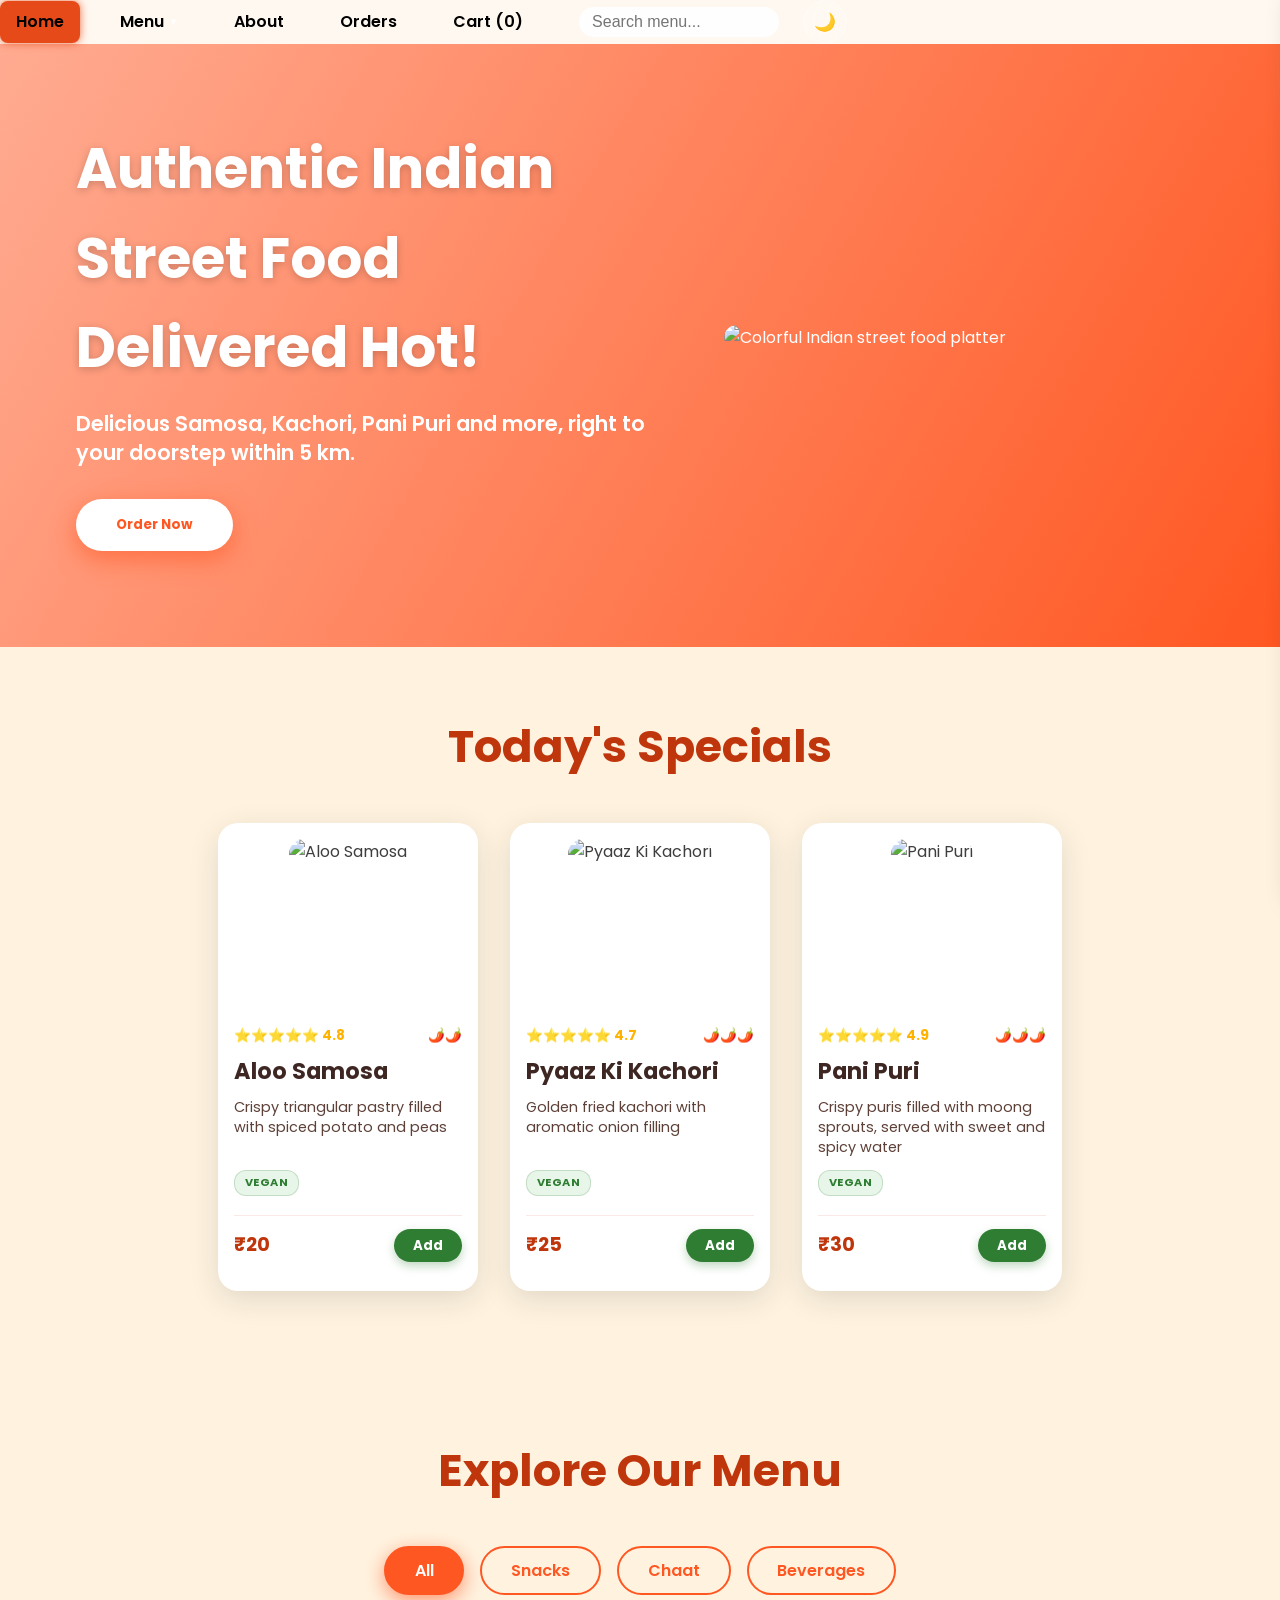
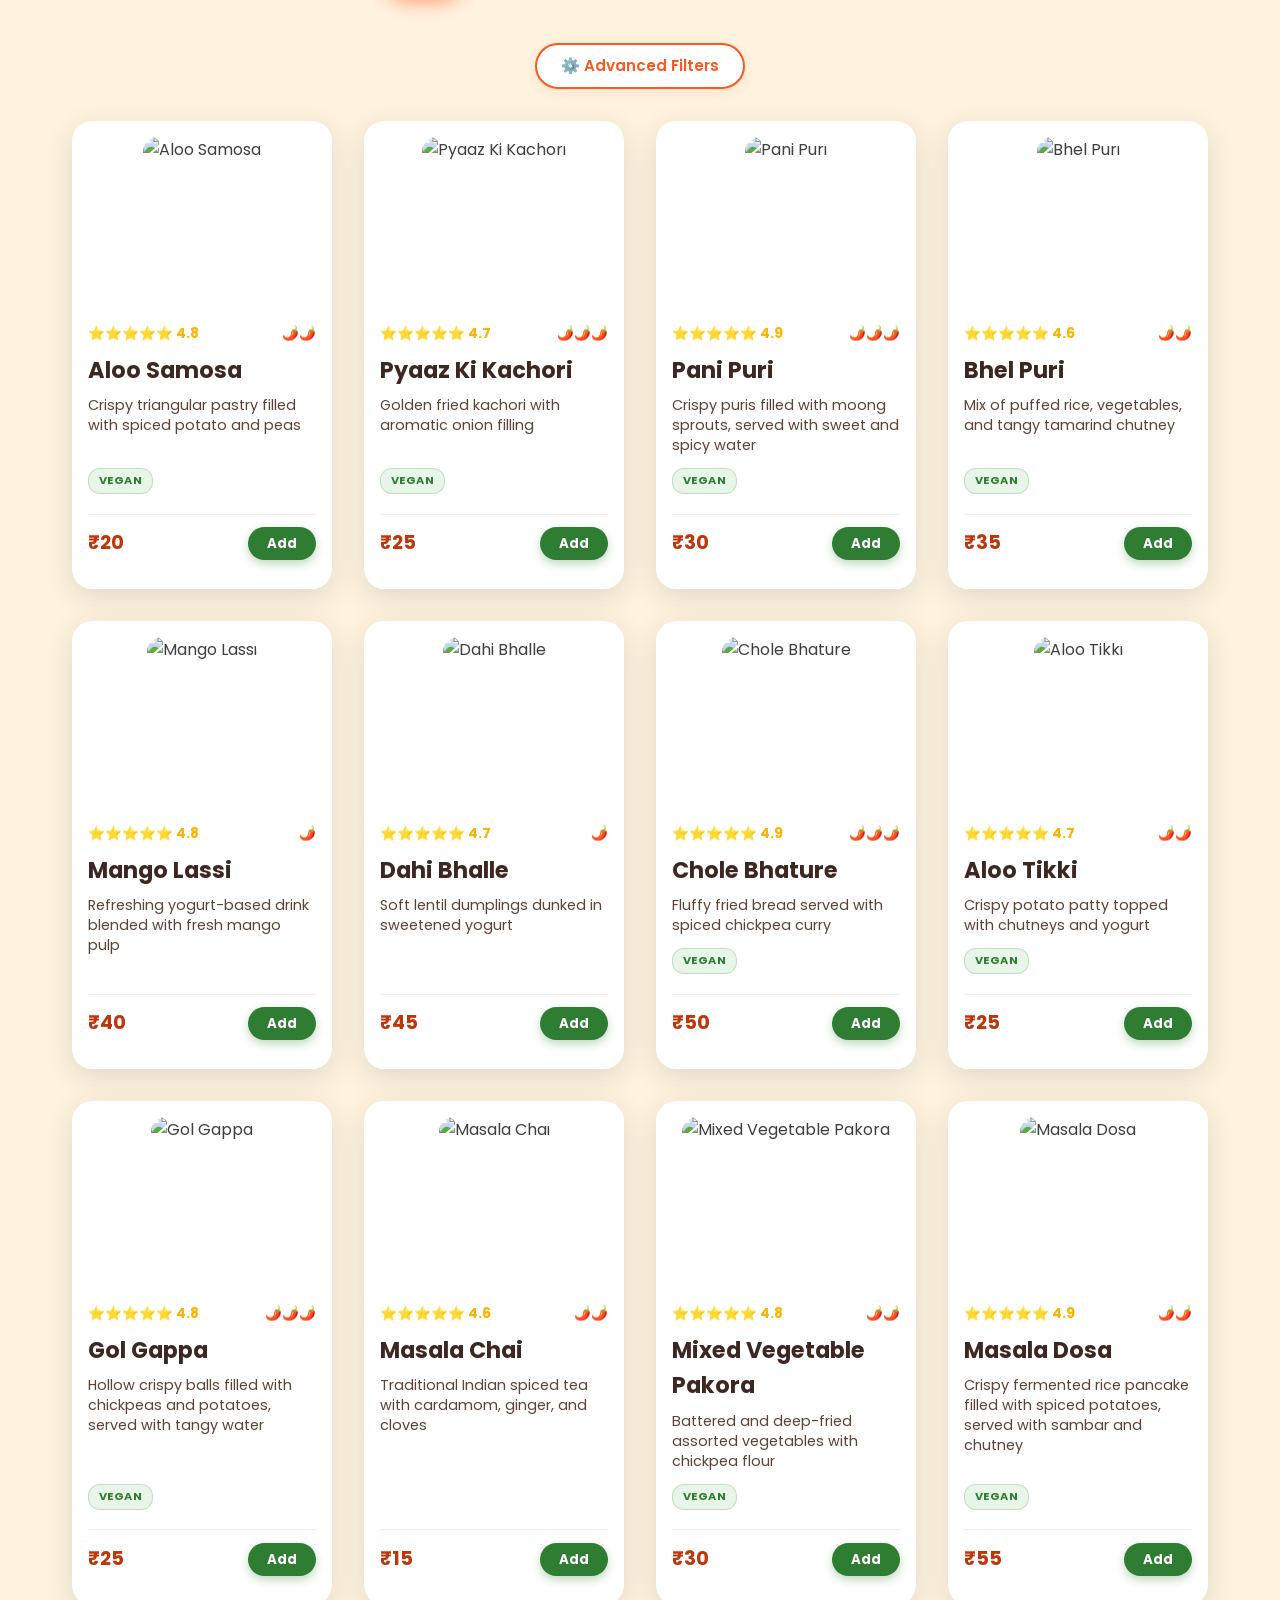
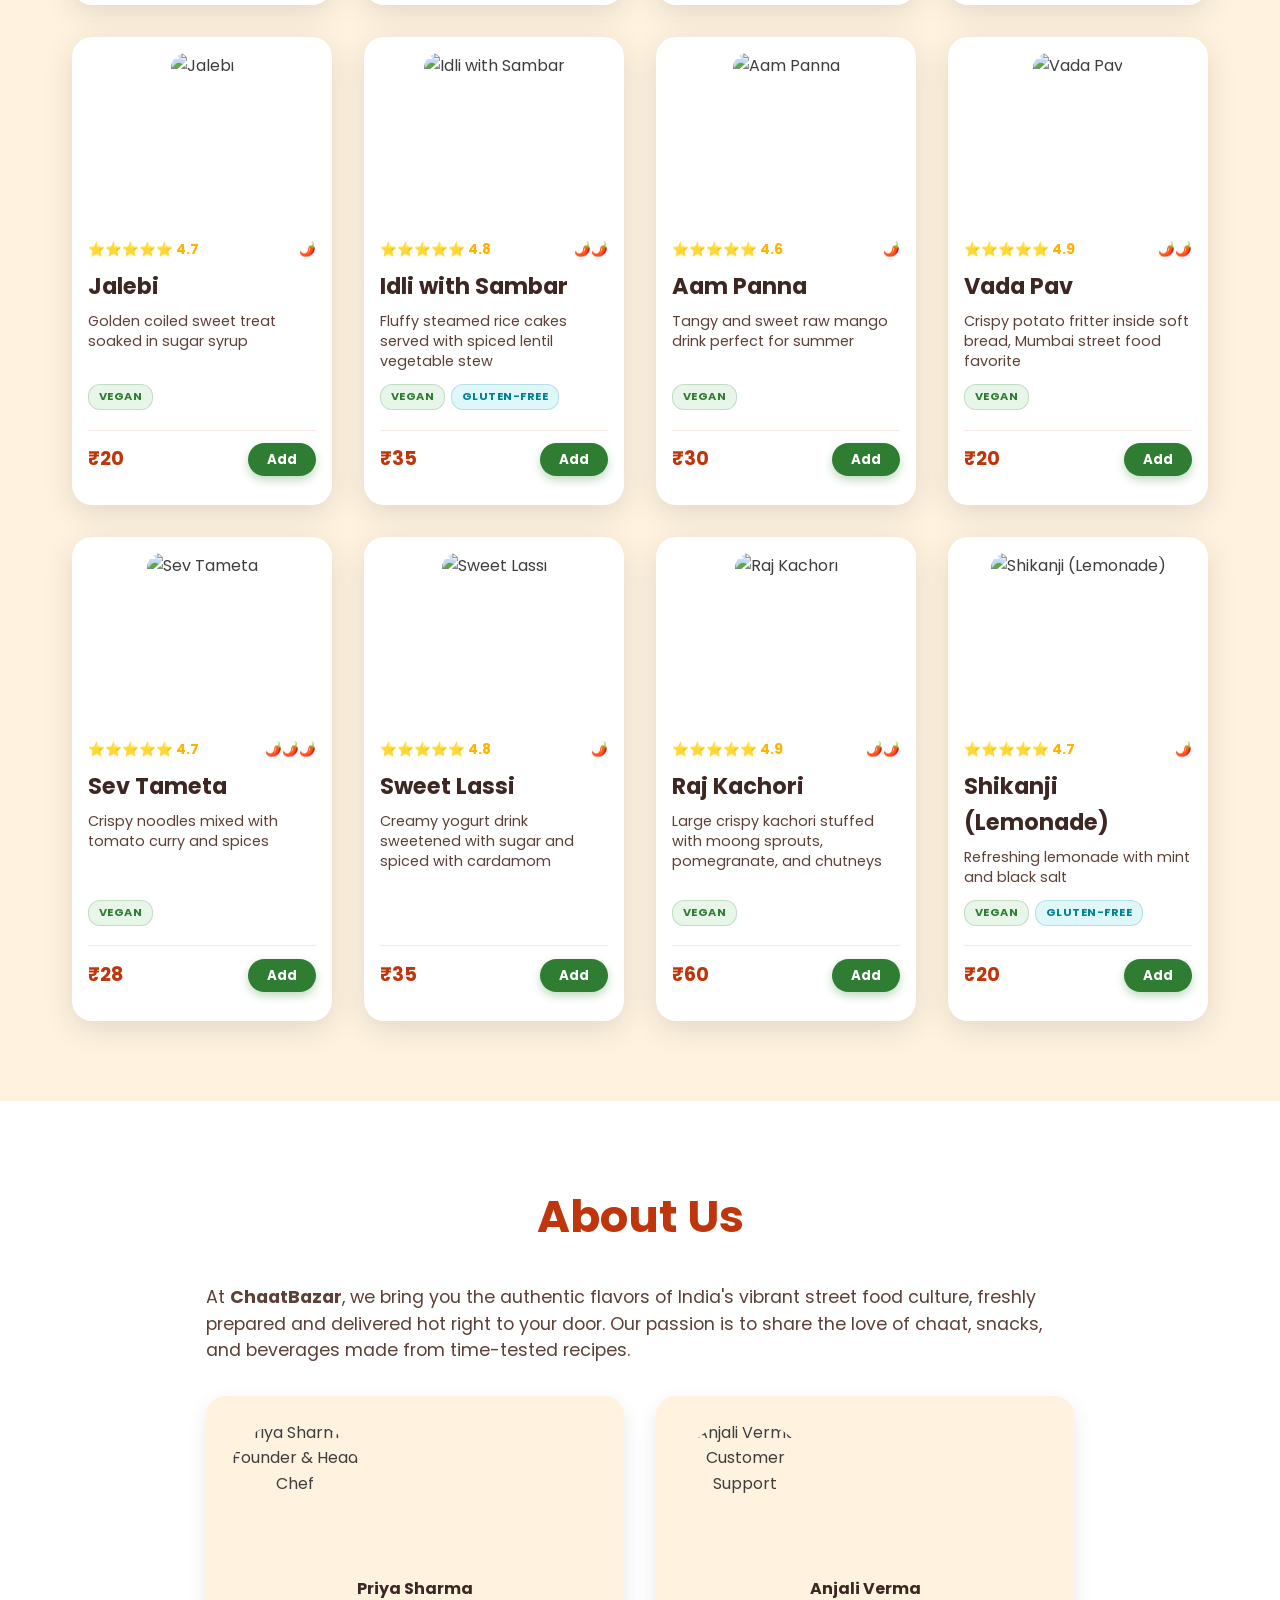
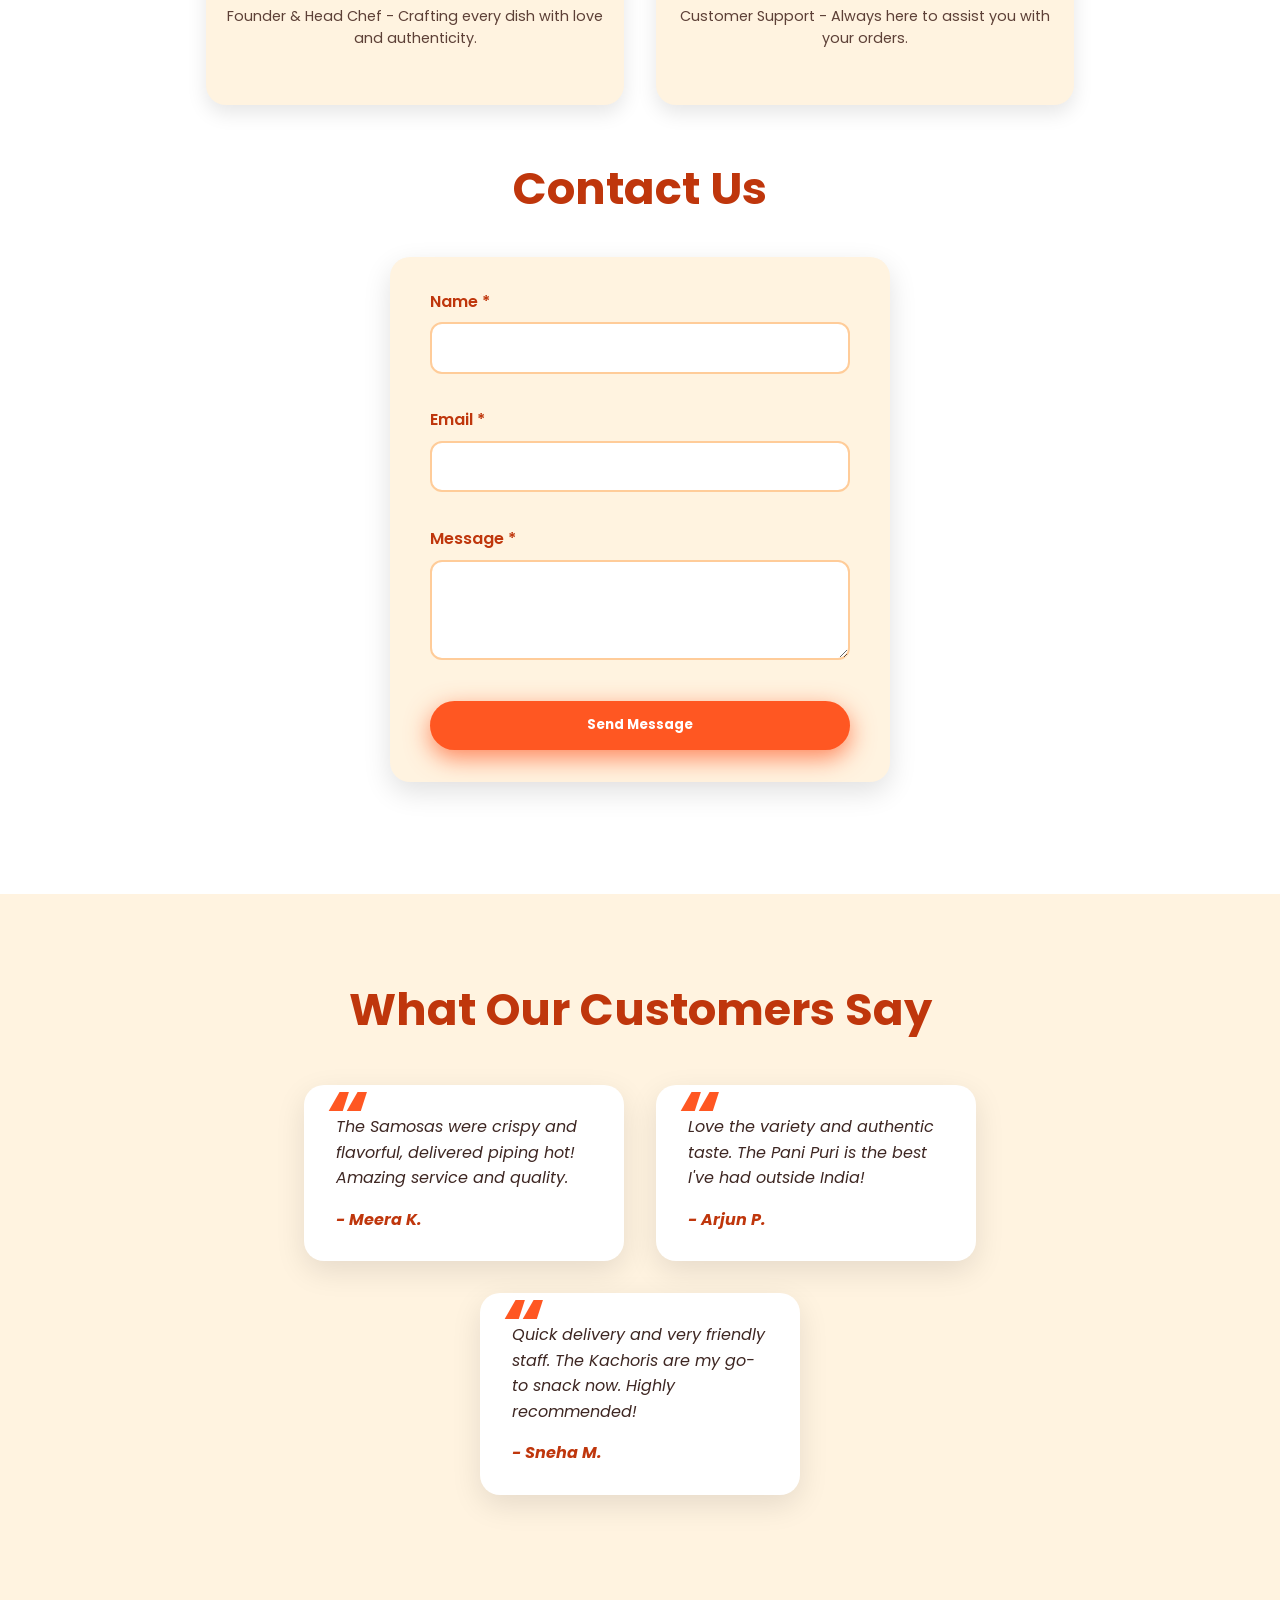
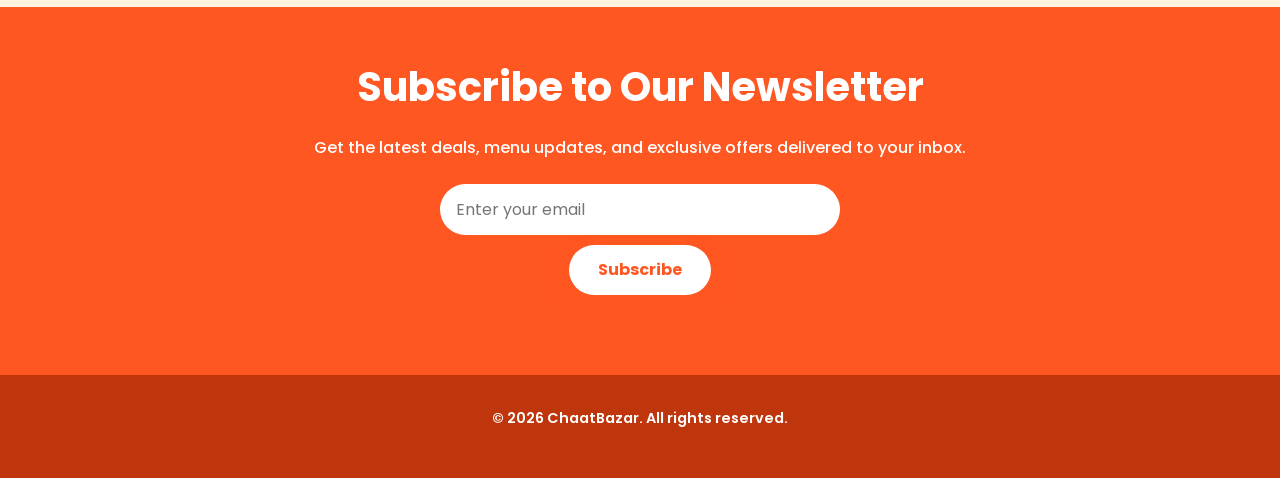
==== commit 3bb2789d: "✨ [UI/UX] Added dark mode and cart toast notifications" ====
--- a/index.html
+++ b/index.html
@@ -7,39 +7,114 @@
   
   <!-- Google Fonts -->
   <link href="https://fonts.googleapis.com/css2?family=Poppins:wght@400;600;700&display=swap" rel="stylesheet" />
-  <link rel="stylesheet" href="https://cdnjs.cloudflare.com/ajax/libs/font-awesome/6.5.1/css/all.min.css" />
   <link rel="stylesheet" href="css/style.css">
-  <link rel="icon" href="favicon.png" type="image/png" />
 </head>
 <body>
 
 <!-- Header & Navigation -->
-<header>
-  <div class="header-inner container" role="banner">
-    <a href="#" class="logo" aria-label="ChaatBazar Home">ChaatBazar 🍴</a>
-    <nav role="navigation" aria-label="Primary Navigation">
-      <a href="#hero" class="nav-link active" tabindex="0">Home</a>
-      <div class="dropdown" tabindex="0" aria-haspopup="true" aria-expanded="false">
-        <a href="menu.html" class="dropdown-toggle nav-link">Menu</a>
-        <div class="dropdown-menu" role="menu" aria-label="Menu Categories">
-          <a href="#specials" role="menuitem" tabindex="-1" class="menu-filter" data-filter="Specials">Specials</a>
-          <a href="#menu" role="menuitem" tabindex="-1" class="menu-filter" data-filter="Snacks">Snacks</a>
-          <a href="#menu" role="menuitem" tabindex="-1" class="menu-filter" data-filter="Chaat">Chaat</a>
-          <a href="#menu" role="menuitem" tabindex="-1" class="menu-filter" data-filter="Beverages">Beverages</a>
-          <a href="#menu" role="menuitem" tabindex="-1" class="menu-filter" data-filter="All">All</a>
-        </div>
-      </div>
-      <a href="#about" class="nav-link">About</a>
-      <a href="orders.html" class="nav-link">Orders</a>
-      <a href="#cart-sidebar" class="nav-link" id="cart-open-btn" aria-label="Open Cart">Cart (<span id="cart-count">0</span>)</a>
-      <div class="search-bar" role="search">
-        <input type="search" placeholder="Search menu..." aria-label="Search menu" id="search-input" autocomplete="off" />
-        <button aria-label="Search" id="search-btn"></button>
-        <div class="search-suggestions" id="search-suggestions" style="display: none;"></div>
-      </div>
-    </nav>
-  </div>
-</header>
+<nav role="navigation" aria-label="Primary Navigation">
+  
+  <a href="#hero" class="nav-link active" tabindex="0">
+    Home
+  </a>
+
+  <div class="dropdown"
+       tabindex="0"
+       aria-haspopup="true"
+       aria-expanded="false">
+
+    <a href="#menu" class="dropdown-toggle nav-link">
+      Menu
+    </a>
+
+    <div class="dropdown-menu"
+         role="menu"
+         aria-label="Menu Categories">
+
+      <a href="#specials"
+         role="menuitem"
+         tabindex="-1"
+         class="menu-filter"
+         data-filter="Specials">
+        Specials
+      </a>
+
+      <a href="#menu"
+         role="menuitem"
+         tabindex="-1"
+         class="menu-filter"
+         data-filter="Snacks">
+        Snacks
+      </a>
+
+      <a href="#menu"
+         role="menuitem"
+         tabindex="-1"
+         class="menu-filter"
+         data-filter="Chaat">
+        Chaat
+      </a>
+
+      <a href="#menu"
+         role="menuitem"
+         tabindex="-1"
+         class="menu-filter"
+         data-filter="Beverages">
+        Beverages
+      </a>
+
+      <a href="#menu"
+         role="menuitem"
+         tabindex="-1"
+         class="menu-filter"
+         data-filter="All">
+        All
+      </a>
+
+    </div>
+  </div>
+
+  <a href="#about" class="nav-link">
+    About
+  </a>
+
+  <a href="orders.html" class="nav-link">
+    Orders
+  </a>
+
+  <a href="#cart-sidebar"
+     class="nav-link"
+     id="cart-open-btn"
+     aria-label="Open Cart">
+    Cart (<span id="cart-count">0</span>)
+  </a>
+
+  <!-- Search Bar -->
+  <div class="search-bar" role="search">
+
+    <input
+      type="search"
+      placeholder="Search menu..."
+      aria-label="Search menu"
+      id="search-input"
+      autocomplete="off"
+    />
+
+    <button aria-label="Search" id="search-btn"></button>
+
+    <div class="search-suggestions"
+         id="search-suggestions"
+         style="display: none;">
+    </div>
+
+  </div>
+
+  <!-- Dark Mode Toggle -->
+  <button id="theme-toggle" aria-label="Toggle Dark Mode">
+    🌙
+  </button>
+
+</nav>
 
 <!-- Hero Section -->
 <section id="hero" class="hero" role="region" aria-label="Hero Section">
@@ -220,18 +295,10 @@
 
 <!-- Footer -->
 <footer>
-  <div class="social-icons">
-    <a href="https://facebook.com" target="_blank" rel="noopener noreferrer" aria-label="Facebook"><i class="fa-brands fa-facebook"></i></a>
-    <a href="https://instagram.com" target="_blank" rel="noopener noreferrer" aria-label="Instagram"><i class="fa-brands fa-instagram"></i></a>
-    <a href="https://twitter.com" target="_blank" rel="noopener noreferrer" aria-label="Twitter"><i class="fa-brands fa-twitter"></i></a>
-    <a href="https://github.com" target="_blank" rel="noopener noreferrer" aria-label="GitHub"><i class="fa-brands fa-github"></i></a>
-  </div>
   <p>© 2026 ChaatBazar. All rights reserved.</p>
 </footer>
 
-<script src="js/accessibility.js"></script>
-<script src="js/main.js"></script>
-<script src="js/geolocation.js"></script>
+<div id="toast-notification" class="toast-notification"></div>
 <script src="js/main.js"></script> 
 </body>
 </html>
--- a/css/style.css
+++ b/css/style.css
@@ -1,1554 +1,1839 @@
-
-    * {
-      margin: 0; padding: 0; box-sizing: border-box;
-    }
-    html {
-      scroll-behavior: smooth;
-    }
-    body {
-      font-family: 'Poppins', sans-serif;
-      background: #fff8f0;
-      color: #3e3e3e;
-      line-height: 1.6;
-      font-size: 16px;
-      overflow-x: hidden;
-    }
-    a {
-      text-decoration: none;
-      color: inherit;
-    }
-    img {
-      max-width: 100%;
-      display: block;
-      border-radius: 12px;
-    }
-    button {
-      cursor: pointer;
-      font-family: inherit;
-    }
-
-    /* ===== Container ===== */
-    .container {
-      max-width: 1200px;
-      margin: 0 auto;
-      padding: 0 1rem;
-    }
-
-    /* ===== Header ===== */
-    header {
-      position: sticky;
-      top: 0;
-      z-index: 1000;
-      background: #ff5722;
-      box-shadow: 0 3px 10px rgb(255 87 34 / 0.7);
-      user-select: none;
-    }
-    .header-inner {
-      max-width: 1200px;
-      margin: 0 auto;
-      padding: 0.8rem 1rem;
-      display: flex;
-      align-items: center;
-      justify-content: space-between;
-    }
-    .logo {
-      font-weight: 700;
-      font-size: 1.8rem;
-      color: #fff;
-      letter-spacing: 1px;
-      user-select: none;
-    }
-    nav {
-      display: flex;
-      align-items: center;
-      gap: 1.5rem;
-      font-weight: 600;
-    }
-    nav a {
-      color: white;
-      padding: 0.5rem 1rem;
-      border-radius: 8px;
-      transition: background 0.3s ease;
-    }
-    nav a:hover,
-    nav a.active {
-      background: #e64a19;
-      box-shadow: 0 0 8px rgb(230 74 25 / 0.8);
-    }
-
-    /* ===== Dropdown Nav ===== */
-    .dropdown {
-      position: relative;
-    }
-    .dropdown-toggle {
-      display: flex;
-      align-items: center;
-      gap: 0.3rem;
-      user-select: none;
-    }
-    .dropdown-toggle::after {
-      content: "▼";
-      font-size: 0.6rem;
-      color: white;
-    }
-    .dropdown-menu {
-      position: absolute;
-      top: 2.8rem;
-      left: 0;
-      background: #ff5722;
-      border-radius: 8px;
-      min-width: 140px;
-      box-shadow: 0 6px 20px rgb(0 0 0 / 0.3);
-      opacity: 0;
-      visibility: hidden;
-      transform: translateY(10px);
-      transition: all 0.3s ease;
-      z-index: 10;
-    }
-    .dropdown-menu a {
-      display: block;
-      padding: 0.6rem 1rem;
-      color: white;
-      font-weight: 600;
-      border-radius: 8px;
-      transition: background 0.3s ease;
-    }
-    .dropdown-menu a:hover {
-      background: #e64a19;
-    }
-    .dropdown:hover .dropdown-menu,
-    .dropdown:focus-within .dropdown-menu {
-      opacity: 1;
-      visibility: visible;
-      transform: translateY(0);
-    }
-
-    /* ===== Search Bar ===== */
-    .search-bar {
-      position: relative;
-      margin-left: 1rem;
-    }
-    .search-bar input {
-      padding: 0.4rem 1.8rem 0.4rem 0.8rem;
-      border-radius: 20px;
-      border: none;
-      outline: none;
-      font-size: 1rem;
-      transition: box-shadow 0.3s ease;
-      width: 200px;
-    }
-    .search-bar input:focus {
-      box-shadow: 0 0 10px #ff5722;
-    }
-    .search-bar button {
-      position: absolute;
-      right: 6px;
-      top: 50%;
-      transform: translateY(-50%);
-      border: none;
-      background: transparent;
-      color: #ff5722;
-      font-size: 1.2rem;
-      user-select: none;
-    }
-
-    /* ===== Hero Section ===== */
-    .hero {
-      background: linear-gradient(120deg, #ffab91, #ff5722);
-      color: white;
-      padding: 5rem 1rem 6rem;
-      display: flex;
-      justify-content: center;
-      align-items: center;
-      gap: 3rem;
-      flex-wrap: wrap;
-    }
-    .hero-content {
-      flex: 1 1 400px;
-      max-width: 600px;
-    }
-    .hero-content h1 {
-      font-size: 3.5rem;
-      font-weight: 700;
-      margin-bottom: 1rem;
-      text-shadow: 0 2px 8px rgba(0,0,0,0.2);
-      user-select: none;
-    }
-    .hero-content p {
-      font-size: 1.3rem;
-      margin-bottom: 2rem;
-      font-weight: 600;
-      user-select: text;
-      line-height: 1.4;
-    }
-    .btn-primary {
-      background: #fff;
-      color: #ff5722;
-      font-weight: 700;
-      padding: 1rem 2.5rem;
-      border-radius: 50px;
-      box-shadow: 0 8px 25px rgb(255 87 34 / 0.6);
-      border: none;
-      transition: background 0.3s ease, color 0.3s ease;
-      user-select: none;
-    }
-    .btn-primary:hover {
-      background: #e64a19;
-      color: white;
-      box-shadow: 0 10px 30px rgb(230 74 25 / 0.8);
-    }
-    .hero-image {
-      flex: 1 1 400px;
-      max-width: 480px;
-      border-radius: 25px;
-      overflow: hidden;
-    }
-    .hero-image img {
-      width: 100%;
-      height: auto;
-      display: block;
-      user-select: none;
-    }
-
-    /* ===== Specials & Menu Section ===== */
-    section.specials,
-    section.menu {
-      padding: 4rem 1rem 5rem;
-      background: #fff3e0;
-    }
-    .section-title {
-      text-align: center;
-      font-size: 2.8rem;
-      font-weight: 700;
-      color: #bf360c;
-      margin-bottom: 2.5rem;
-      user-select: none;
-    }
-    .cards {
-      display: flex;
-      flex-wrap: wrap;
-      gap: 2rem;
-      justify-content: center;
-    }
-    .card {
-      background: white;
-      border-radius: 20px;
-      box-shadow: 0 8px 30px rgb(0 0 0 / 0.12);
-      width: 260px;
-      display: flex;
-      flex-direction: column;
-      align-items: center;
-      padding: 1rem 1rem 1.8rem;
-      transition: transform 0.3s ease, box-shadow 0.3s ease;
-      user-select: none;
-      cursor: default;
-    }
-    .card:hover {
-      transform: translateY(-8px);
-      box-shadow: 0 15px 35px rgb(0 0 0 / 0.2);
-    }
-    .add-btn{
-      background-color: green;
-      padding: 3px 8px;
-      border-radius: 15px;
-      color: white;
-      border: none;
-    }
-    .card img {
-      border-radius: 15px;
-      height: 170px;
-      object-fit: cover;
-      margin-bottom: 1rem;
-      pointer-events: none;
-      user-select: none;
-    }
-    .card h3 {
-      font-size: 1.4rem;
-      font-weight: 700;
-      margin-bottom: 0.6rem;
-      color: #3e2723;
-      user-select: text;
-    }
-    .card p.price {
-      font-weight: 600;
-      color: #bf360c;
-      margin-bottom: 1rem;
-      user-select: text;
-    }
-    .card p.description {
-      font-size: 0.9rem;
-      color: #5d4037;
-      margin-bottom: 1.3rem;
-      text-align: center;
-      user-select: text;
-    }
-    .btn-add {
-      background: #ff5722;
-      color: white;
-      border-radius: 40px;
-      padding: 0.5rem 1.8rem;
-      border: none;
-      font-weight: 700;
-      font-size: 1rem;
-      box-shadow: 0 6px 15px rgb(255 87 34 / 0.6);
-      user-select: none;
-      transition: background 0.3s ease;
-    }
-    .btn-add:hover {
-      background: #e64a19;
-      box-shadow: 0 8px 20px rgb(230 74 25 / 0.8);
-    }
-
-    /* ===== Menu Filters ===== */
-    .filter-buttons {
-      display: flex;
-      justify-content: center;
-      gap: 1rem;
-      margin-bottom: 3rem;
-      flex-wrap: wrap;
-      user-select: none;
-    }
-    .filter-btn {
-      background: #fff3e0;
-      border: 2px solid #ff5722;
-      color: #ff5722;
-      padding: 0.6rem 1.8rem;
-      border-radius: 50px;
-      font-weight: 600;
-      font-size: 1rem;
-      transition: all 0.3s ease;
-    }
-    .filter-btn.active,
-    .filter-btn:hover {
-      background: #ff5722;
-      color: white;
-      box-shadow: 0 6px 20px rgb(255 87 34 / 0.6);
-    }
-
-    /* ===== Cart Sidebar ===== */
-    #cart-sidebar {
-      position: fixed;
-      top: 0;
-      right: -400px;
-      width: 380px;
-      height: 100vh;
-      background: #fff3e0;
-      box-shadow: -6px 0 25px rgb(0 0 0 / 0.25);
-      transition: right 0.4s ease;
-      display: flex;
-      flex-direction: column;
-      z-index: 1500;
-      user-select: none;
-    }
-    #cart-sidebar.open {
-      right: 0;
-    }
-    #cart-header {
-      background: #ff5722;
-      color: white;
-      padding: 1.3rem 1.5rem;
-      font-weight: 700;
-      font-size: 1.4rem;
-      display: flex;
-      justify-content: space-between;
-      align-items: center;
-    }
-    #cart-close {
-      background: transparent;
-      border: none;
-      color: white;
-      font-size: 1.6rem;
-      font-weight: 900;
-      cursor: pointer;
-      user-select: none;
-    }
-    #cart-items {
-      flex-grow: 1;
-      overflow-y: auto;
-      padding: 1rem 1.5rem;
-    }
-    .cart-item {
-      display: flex;
-      gap: 1rem;
-      margin-bottom: 1.4rem;
-      border-radius: 15px;
-      background: white;
-      box-shadow: 0 6px 18px rgb(0 0 0 / 0.1);
-      padding: 1rem;
-      align-items: center;
-    }
-    .cart-item img {
-      width: 80px;
-      height: 60px;
-      border-radius: 12px;
-      object-fit: cover;
-      user-select: none;
-    }
-    .cart-item-info {
-      flex: 1;
-      user-select: text;
-    }
-    .cart-item-info h4 {
-      font-weight: 700;
-      color: #3e2723;
-      margin-bottom: 0.3rem;
-    }
-    .cart-item-info p {
-      color: #5d4037;
-      font-size: 0.9rem;
-      margin-bottom: 0.5rem;
-    }
-    .qty-controls {
-      display: flex;
-      gap: 0.4rem;
-      align-items: center;
-      font-weight: 700;
-      user-select: none;
-    }
-    .qty-controls button {
-      background: #ff5722;
-      color: white;
-      border: none;
-      padding: 0.3rem 0.7rem;
-      font-size: 1.1rem;
-      border-radius: 5px;
-      transition: background 0.3s ease;
-      cursor: pointer;
-    }
-    .qty-controls button:hover {
-      background: #e64a19;
-    }
-    .qty-controls span {
-      min-width: 24px;
-      text-align: center;
-      font-size: 1rem;
-      user-select: none;
-    }
-    .cart-item-remove {
-      background: transparent;
-      border: none;
-      color: #bf360c;
-      font-weight: 700;
-      cursor: pointer;
-      font-size: 0.95rem;
-      user-select: none;
-      transition: color 0.3s ease;
-    }
-    .cart-item-remove:hover {
-      color: #e64a19;
-    }
-    #cart-footer {
-      padding: 1rem 1.5rem;
-      border-top: 2px solid #ff5722;
-      font-weight: 700;
-      font-size: 1.3rem;
-      color: #bf360c;
-      display: flex;
-      justify-content: space-between;
-      align-items: center;
-    }
-    #checkout-btn {
-      background: #ff5722;
-      border: none;
-      padding: 0.7rem 2rem;
-      border-radius: 50px;
-      font-weight: 700;
-      color: white;
-      box-shadow: 0 8px 25px rgb(255 87 34 / 0.7);
-      transition: background 0.3s ease;
-      user-select: none;
-    }
-    #checkout-btn:hover:not(:disabled) {
-      background: #e64a19;
-      box-shadow: 0 10px 30px rgb(230 74 25 / 0.9);
-    }
-    #checkout-btn:disabled {
-      background: #ffb399;
-      cursor: not-allowed;
-      box-shadow: none;
-    }
-
-    /* ===== About Section ===== */
-    section.about {
-      padding: 5rem 1rem 7rem;
-      background: white;
-      color: #3e3e3e;
-      user-select: text;
-    }
-    .about .container {
-      max-width: 900px;
-      margin: 0 auto;
-    }
-    .about h2 {
-      font-size: 2.8rem;
-      font-weight: 700;
-      color: #bf360c;
-      margin-bottom: 2rem;
-      text-align: center;
-      user-select: none;
-    }
-    .about p {
-      font-size: 1.1rem;
-      line-height: 1.5;
-      color: #5d4037;
-      margin-bottom: 2rem;
-    }
-    .team {
-      display: flex;
-      gap: 2rem;
-      justify-content: center;
-      flex-wrap: wrap;
-      margin-bottom: 3rem;
-    }
-    .team-member {
-      flex: 1 1 220px;
-      background: #fff3e0;
-      border-radius: 20px;
-      box-shadow: 0 8px 20px rgb(0 0 0 / 0.1);
-      padding: 1.5rem 1.2rem;
-      text-align: center;
-      user-select: none;
-      transition: box-shadow 0.3s ease;
-    }
-    .team-member:hover {
-      box-shadow: 0 12px 28px rgb(0 0 0 / 0.15);
-    }
-    .team-member img {
-      width: 140px;
-      height: 140px;
-      border-radius: 50%;
-      margin-bottom: 1rem;
-      object-fit: cover;
-      user-select: none;
-    }
-    .team-member h4 {
-      font-weight: 700;
-      margin-bottom: 0.3rem;
-      color: #3e2723;
-    }
-    .team-member p {
-      font-size: 0.9rem;
-      color: #5d4037;
-      user-select: text;
-    }
-
-    /* ===== Contact Form ===== */
-    form.contact-form {
-      max-width: 500px;
-      margin: 0 auto;
-      background: #fff3e0;
-      padding: 2rem 2.5rem;
-      border-radius: 20px;
-      box-shadow: 0 10px 28px rgb(0 0 0 / 0.12);
-      user-select: text;
-    }
-    form.contact-form label {
-      display: block;
-      margin-bottom: 0.5rem;
-      font-weight: 600;
-      color: #bf360c;
-      user-select: none;
-    }
-    form.contact-form input,
-    form.contact-form textarea {
-      width: 100%;
-      padding: 0.7rem 1rem;
-      border-radius: 12px;
-      border: 2px solid #ffcc99;
-      font-size: 1rem;
-      margin-bottom: 1.3rem;
-      font-family: inherit;
-      resize: vertical;
-      transition: border-color 0.3s ease;
-      user-select: text;
-    }
-    form.contact-form input:focus,
-    form.contact-form textarea:focus {
-      border-color: #ff5722;
-      outline: none;
-    }
-    form.contact-form textarea {
-      min-height: 100px;
-    }
-    .error-msg {
-      font-size: 0.85rem;
-      color: #c0392b;
-      margin-top: -1rem;
-      margin-bottom: 0.8rem;
-      min-height: 1rem;
-      display: block;
-      user-select: none;
-    }
-    .form-success-msg {
-      margin-top: 0.8rem;
-      margin-bottom: 1rem;
-      padding: 0.8rem 1rem;
-      background-color: #e8f5e9;
-      color: #2e7d32;
-      border-left: 4px solid #43a047;
-      border-radius: 8px;
-      font-size: 0.95rem;
-      font-weight: 600;
-      animation: fadeInDown 0.4s ease;
-    }
-    @keyframes fadeInDown {
-      from { opacity: 0; transform: translateY(-8px); }
-      to   { opacity: 1; transform: translateY(0); }
-    }
-    .btn-submit {
-      background: #ff5722;
-      color: white;
-      font-weight: 700;
-      padding: 0.9rem 2rem;
-      border-radius: 50px;
-      border: none;
-      box-shadow: 0 8px 25px rgb(255 87 34 / 0.7);
-      transition: background 0.3s ease;
-      user-select: none;
-      width: 100%;
-    }
-    .btn-submit:hover {
-      background: #e64a19;
-    }
-
-    /* ===== Testimonials ===== */
-    section.testimonials {
-      padding: 5rem 1rem 7rem;
-      background: #fff3e0;
-      color: #3e2723;
-      user-select: none;
-    }
-    .testimonial-cards {
-      max-width: 900px;
-      margin: 0 auto;
-      display: flex;
-      gap: 2rem;
-      flex-wrap: wrap;
-      justify-content: center;
-    }
-    .testimonial {
-      background: white;
-      padding: 1.8rem 2rem;
-      border-radius: 20px;
-      box-shadow: 0 10px 30px rgb(0 0 0 / 0.1);
-      max-width: 320px;
-      position: relative;
-      font-style: italic;
-      user-select: text;
-    }
-    .testimonial::before {
-      content: "“";
-      position: absolute;
-      font-size: 4rem;
-      top: -20px;
-      left: 20px;
-      color: #ff5722;
-      font-weight: 900;
-      user-select: none;
-    }
-    .testimonial p {
-      margin-bottom: 1rem;
-    }
-    .testimonial .author {
-      font-weight: 700;
-      text-align: right;
-      color: #bf360c;
-      user-select: text;
-    }
-
-    /* ===== Newsletter Signup ===== */
-    section.newsletter {
-      background: #ff5722;
-      color: white;
-      padding: 3rem 1rem 5rem;
-      text-align: center;
-      user-select: none;
-    }
-    section.newsletter h2 {
-      font-weight: 700;
-      font-size: 2.5rem;
-      margin-bottom: 1rem;
-    }
-    section.newsletter p {
-      font-weight: 500;
-      margin-bottom: 1.5rem;
-    }
-    .newsletter-form {
-      max-width: 400px;
-      margin: 0 auto;
-      display: flex;
-      gap: 0.6rem;
-      justify-content: center;
-      flex-wrap: wrap;
-    }
-    .newsletter-form input {
-      padding: 0.8rem 1rem;
-      border-radius: 40px;
-      border: none;
-      flex-grow: 1;
-      font-size: 1rem;
-      outline: none;
-      font-family: inherit;
-    }
-    .newsletter-form button {
-      padding: 0.8rem 1.8rem;
-      background: #fff;
-      border: none;
-      border-radius: 40px;
-      color: #ff5722;
-      font-weight: 700;
-      box-shadow: 0 6px 15px rgb(255 87 34 / 0.8);
-      transition: background 0.3s ease;
-      user-select: none;
-      font-size: 1rem;
-      cursor: pointer;
-    }
-    .newsletter-form button:hover {
-      background: #fbe9e7;
-    }
-
-    /* ===== Footer ===== */
-    footer {
-      background: #bf360c;
-      color: white;
-      text-align: center;
-      padding: 2rem 1rem;
-      user-select: none;
-    }
-    footer p {
-      font-weight: 600;
-      margin-bottom: 1rem;
-      font-size: 0.9rem;
-    }
-    .social-icons {
-      display: flex;
-      justify-content: center;
-      gap: 1.5rem;
-      margin-bottom: 0.8rem;
-    }
-    .social-icons a {
-      color: white;
-      font-size: 1.5rem;
-      transition: color 0.3s ease;
-    }
-    .social-icons a:hover {
-      color: #ffccbc;
-    }
-
-    /* ===== Responsive ===== */
-    @media (max-width: 1024px) {
-      .hero {
-        flex-direction: column;
-        padding: 4rem 1rem 5rem;
-      }
-      .hero-content,
-      .hero-image {
-        max-width: 100%;
-      }
-      nav {
-        gap: 1rem;
-      }
-      #cart-sidebar {
-        width: 100%;
-        max-width: 400px;
-      }
-    }
-    @media (max-width: 600px) {
-      .cards {
-        flex-direction: column;
-        align-items: center;
-      }
-      .team {
-        flex-direction: column;
-        align-items: center;
-      }
-      .testimonial-cards {
-        flex-direction: column;
-        align-items: center;
-      }
-      .search-bar input {
-        width: 130px;
-      }
-      .filter-buttons {
-        gap: 0.8rem;
-      }
-    }
-
-    /* ===== Mobile Navbar Fix ===== */
-@media (max-width: 480px) {
-  .hero-content h1 {
-    font-size: 2rem;
-  }
-  .newsletter-form {
-    flex-direction: column;
-  }
-  .newsletter-form input,
-  .newsletter-form button {
-    width: 100%;
-  }
-  #cart-sidebar {
-    right: -100%;
-  }
-
-  .header-inner {
-    flex-direction: column;
-    align-items: center;
-    gap: 0.8rem;
-    padding: 1rem;
-  }
-
-  .logo {
-    font-size: 1.5rem;
-    text-align: center;
-  }
-
-  nav {
-    width: 100%;
-    justify-content: center;
-    flex-wrap: wrap;
-    gap: 0.5rem;
-  }
-
-  nav a {
-    padding: 0.4rem 0.7rem;
-    font-size: 0.9rem;
-  }
-
-  .search-bar {
-    margin-left: 0;
-    width: 100%;
-    display: flex;
-    justify-content: center;
-  }
-
-  .search-bar input {
-    width: 100%;
-    max-width: 220px;
-  }
-}
-
-/* ===== Skeleton UI ===== */
-
-/* Base skeleton element */
-.skeleton {
-  background: linear-gradient(
-    90deg,
-    #f0e0d0 25%,
-    #ffe0c8 50%,
-    #f0e0d0 75%
-  );
-  background-size: 200% 100%;
-  animation: shimmer 1.5s infinite;
-  border-radius: 8px;
-  display: block;
-}
-
-@keyframes shimmer {
-  0%   { background-position: 200% 0; }
-  100% { background-position: -200% 0; }
-}
-
-/* Skeleton Card — mirrors .card layout exactly */
-.skeleton-card {
-  background: white;
-  border-radius: 20px;
-  box-shadow: 0 8px 30px rgb(0 0 0 / 0.12);
-  width: 260px;
-  display: flex;
-  flex-direction: column;
-  align-items: center;
-  padding: 1rem 1rem 1.8rem;
-  gap: 0.8rem;
-}
-
-.skeleton-card .sk-image {
-  width: 100%;
-  height: 170px;
-  border-radius: 15px;
-}
-
-.skeleton-card .sk-title {
-  width: 70%;
-  height: 20px;
-  border-radius: 6px;
-}
-
-.skeleton-card .sk-desc-line {
-  height: 13px;
-  border-radius: 6px;
-}
-
-.skeleton-card .sk-desc-line:nth-child(1) { width: 90%; }
-.skeleton-card .sk-desc-line:nth-child(2) { width: 75%; }
-
-.skeleton-card .sk-price {
-  width: 40%;
-  height: 16px;
-  border-radius: 6px;
-  margin-top: 0.2rem;
-}
-
-.skeleton-card .sk-btn {
-  width: 120px;
-  height: 38px;
-  border-radius: 40px;
-  margin-top: 0.4rem;
-}
-
-/* Skeleton Cart Item — mirrors .cart-item layout */
-.skeleton-cart-item {
-  display: flex;
-  gap: 1rem;
-  margin-bottom: 1.4rem;
-  border-radius: 15px;
-  background: white;
-  box-shadow: 0 6px 18px rgb(0 0 0 / 0.1);
-  padding: 1rem;
-  align-items: center;
-}
-
-.skeleton-cart-item .sk-thumb {
-  width: 80px;
-  height: 60px;
-  border-radius: 12px;
-  flex-shrink: 0;
-}
-
-.skeleton-cart-item .sk-lines {
-  flex: 1;
-  display: flex;
-  flex-direction: column;
-  gap: 0.5rem;
-}
-
-.skeleton-cart-item .sk-line-name {
-  height: 14px;
-  width: 60%;
-  border-radius: 6px;
-}
-
-.skeleton-cart-item .sk-line-price {
-  height: 12px;
-  width: 35%;
-  border-radius: 6px;
-}
-
-.skeleton-cart-item .sk-line-qty {
-  height: 28px;
-  width: 90px;
-  border-radius: 6px;
-}
-
-/* ===== Autocomplete Search Suggestions ===== */
-.search-suggestions {
-  position: absolute;
-  top: 100%;
-  left: 0;
-  width: 100%;
-  max-width: 250px;
-  background: rgba(255, 255, 255, 0.95);
-  backdrop-filter: blur(10px);
-  border-radius: 12px;
-  box-shadow: 0 10px 30px rgba(0, 0, 0, 0.15);
-  margin-top: 0.5rem;
-  z-index: 1001;
-  overflow: hidden;
-  border: 1px solid rgba(255, 87, 34, 0.2);
-  animation: slideDown 0.3s cubic-bezier(0.16, 1, 0.3, 1);
-}
-
-@keyframes slideDown {
-  from { opacity: 0; transform: translateY(-10px); }
-  to { opacity: 1; transform: translateY(0); }
-}
-
-.suggestion-item {
-  padding: 0.8rem 1.2rem;
-  cursor: pointer;
-  display: flex;
-  justify-content: space-between;
-  align-items: center;
-  border-bottom: 1px solid rgba(255, 87, 34, 0.1);
-  transition: background 0.2s ease, padding-left 0.2s ease;
-}
-
-.suggestion-item:last-child {
-  border-bottom: none;
-}
-
-.suggestion-item:hover {
-  background: rgba(255, 87, 34, 0.1);
-  padding-left: 1.5rem;
-}
-
-.suggestion-item.no-matches {
-  color: #bf360c;
-  font-weight: 500;
-  text-align: center;
-  justify-content: center;
-  cursor: default;
-  background: transparent;
-  padding: 1rem;
-}
-
-.suggestion-name {
-  font-weight: 600;
-  color: #3e2723;
-  font-size: 0.95rem;
-}
-
-.suggestion-category {
-  font-size: 0.75rem;
-  background: rgba(255, 87, 34, 0.2);
-  color: #bf360c;
-  padding: 0.2rem 0.5rem;
-  border-radius: 20px;
-  font-weight: 700;
-}
-
-/* ===== Advanced Filters UI ===== */
-.filter-toggle-container {
-  display: flex;
-  justify-content: center;
-  margin-top: 1rem;
-  margin-bottom: 2rem;
-}
-
-.btn-filter-toggle {
-  background: white;
-  border: 2px solid #ff5722;
-  color: #ff5722;
-  padding: 0.6rem 1.5rem;
-  border-radius: 50px;
-  font-weight: 600;
-  font-size: 0.95rem;
-  display: flex;
-  align-items: center;
-  gap: 0.5rem;
-  transition: all 0.3s cubic-bezier(0.16, 1, 0.3, 1);
-  box-shadow: 0 4px 15px rgba(255, 87, 34, 0.1);
-}
-
-.btn-filter-toggle:hover {
-  background: #fbe9e7;
-  transform: translateY(-2px);
-  box-shadow: 0 6px 20px rgba(255, 87, 34, 0.2);
-}
-
-.btn-filter-toggle.active {
-  background: #ff5722;
-  color: white;
-  box-shadow: 0 6px 20px rgba(255, 87, 34, 0.4);
-}
-
-.advanced-filters {
-  max-width: 800px;
-  margin: 0 auto 3rem;
-  background: rgba(255, 255, 255, 0.8);
-  backdrop-filter: blur(15px);
-  border: 1px solid rgba(255, 87, 34, 0.15);
-  border-radius: 20px;
-  padding: 2rem;
-  box-shadow: 0 10px 30px rgba(0, 0, 0, 0.08);
-  animation: fadeIn 0.4s ease;
-}
-
-@keyframes fadeIn {
-  from { opacity: 0; transform: translateY(10px); }
-  to { opacity: 1; transform: translateY(0); }
-}
-
-.filter-grid {
-  display: grid;
-  grid-template-columns: repeat(auto-fit, minmax(200px, 1fr));
-  gap: 2rem;
-}
-
-.filter-group {
-  display: flex;
-  flex-direction: column;
-  gap: 0.6rem;
-}
-
-.filter-group label {
-  font-weight: 700;
-  color: #bf360c;
-  font-size: 0.95rem;
-}
-
-/* Slider Custom Styles */
-.filter-group input[type="range"] {
-  -webkit-appearance: none;
-  width: 100%;
-  height: 6px;
-  border-radius: 3px;
-  background: #ffe0b2;
-  outline: none;
-}
-
-.filter-group input[type="range"]::-webkit-slider-thumb {
-  -webkit-appearance: none;
-  appearance: none;
-  width: 18px;
-  height: 18px;
-  border-radius: 50%;
-  background: #ff5722;
-  cursor: pointer;
-  transition: transform 0.1s ease;
-  box-shadow: 0 0 8px rgba(255, 87, 34, 0.4);
-}
-
-.filter-group input[type="range"]::-webkit-slider-thumb:hover {
-  transform: scale(1.2);
-}
-
-#price-slider-val {
-  font-weight: 700;
-  color: #ff5722;
-}
-
-/* Selectors custom styles */
-.filter-group select {
-  padding: 0.6rem 0.8rem;
-  border-radius: 10px;
-  border: 2px solid #ffcc99;
-  background: white;
-  font-size: 0.95rem;
-  color: #5d4037;
-  outline: none;
-  cursor: pointer;
-  font-family: inherit;
-  transition: border-color 0.3s ease;
-}
-
-.filter-group select:focus {
-  border-color: #ff5722;
-}
-
-/* Dietary custom checkboxes */
-.checkbox-container {
-  display: flex;
-  flex-direction: column;
-  gap: 0.6rem;
-  margin-top: 0.2rem;
-}
-
-.custom-checkbox {
-  display: flex;
-  align-items: center;
-  gap: 0.6rem;
-  cursor: pointer;
-  user-select: none;
-}
-
-.custom-checkbox input[type="checkbox"] {
-  width: 18px;
-  height: 18px;
-  accent-color: #ff5722;
-  cursor: pointer;
-}
-
-.checkbox-label {
-  font-size: 0.95rem;
-  font-weight: 600;
-  color: #5d4037;
-}
-
-.filter-actions {
-  display: flex;
-  justify-content: flex-end;
-  margin-top: 2rem;
-  padding-top: 1.5rem;
-  border-top: 1px solid rgba(255, 87, 34, 0.1);
-}
-
-.btn-reset-filters {
-  background: transparent;
-  border: 2px solid #bf360c;
-  color: #bf360c;
-  padding: 0.5rem 1.5rem;
-  border-radius: 50px;
-  font-weight: 600;
-  font-size: 0.9rem;
-  transition: all 0.3s ease;
-}
-
-.btn-reset-filters:hover {
-  background: #bf360c;
-  color: white;
-  box-shadow: 0 4px 15px rgba(191, 54, 12, 0.3);
-}
-
-/* ===== Highlights & Food Metadata Styles ===== */
-mark.highlight {
-  background: linear-gradient(120deg, #ffe082 0%, #ffd54f 100%);
-  color: #3e2723;
-  padding: 0.1rem 0.3rem;
-  border-radius: 4px;
-  font-weight: inherit;
-  box-shadow: 0 2px 8px rgba(255, 213, 79, 0.4);
-}
-
-.card-meta {
-  display: flex;
-  justify-content: space-between;
-  width: 100%;
-  margin-bottom: 0.5rem;
-  font-size: 0.85rem;
-  font-weight: 700;
-}
-
-.card-meta .rating {
-  color: #ffb300;
-}
-
-.card-meta .spice {
-  color: #bf360c;
-}
-
-.card-tags {
-  display: flex;
-  gap: 0.4rem;
-  flex-wrap: wrap;
-  margin-top: 0.8rem;
-}
-
-.tag {
-  font-size: 0.7rem;
-  padding: 0.2rem 0.6rem;
-  border-radius: 12px;
-  font-weight: 700;
-  text-transform: uppercase;
-  letter-spacing: 0.5px;
-}
-
-.tag-vegan {
-  background: #e8f5e9;
-  color: #2e7d32;
-  border: 1px solid rgba(46, 125, 50, 0.2);
-}
-
-.tag-gluten-free {
-  background: #e0f7fa;
-  color: #00838f;
-  border: 1px solid rgba(0, 131, 143, 0.2);
-}
-
-/* Fix description layout on food card */
-.card-content {
-  width: 100%;
-  display: flex;
-  flex-direction: column;
-  flex-grow: 1;
-}
-
-.card-content h3 {
-  margin-bottom: 0.4rem;
-}
-
-.card-content p {
-  font-size: 0.9rem;
-  color: #5d4037;
-  line-height: 1.4;
-  margin-bottom: auto;
-}
-
-.card-footer {
-  width: 100%;
-  display: flex;
-  justify-content: space-between;
-  align-items: center;
-  margin-top: 1.2rem;
-  padding-top: 0.8rem;
-  border-top: 1px solid #fbe9e7;
-}
-
-.card-footer .price {
-  font-size: 1.2rem;
-  font-weight: 700;
-  color: #bf360c;
-}
-
-.card-footer .add-btn {
-  background: #2e7d32;
-  color: white;
-  padding: 0.4rem 1.2rem;
-  border-radius: 50px;
-  border: none;
-  font-weight: 700;
-  box-shadow: 0 4px 10px rgba(46, 125, 50, 0.3);
-  transition: all 0.3s ease;
-}
-
-.card-footer .add-btn:hover {
-  background: #1b5e20;
-  box-shadow: 0 6px 15px rgba(27, 94, 32, 0.5);
-  transform: translateY(-1px);
-}
-
-/* ===== Orders Dashboard Layout ===== */
-.orders-page {
-  padding-top: 4rem;
-  padding-bottom: 5rem;
-}
-
-.orders-page h1 {
-  font-size: 2.2rem;
-  color: #bf360c;
-  margin-bottom: 2.5rem;
-  text-align: center;
-  font-weight: 700;
-}
-
-.orders-container {
-  display: flex;
-  flex-direction: column;
-  gap: 2.5rem;
-  max-width: 800px;
-  margin: 0 auto;
-}
-
-/* Empty Orders Page */
-.empty-orders {
-  text-align: center;
-  background: rgba(255, 255, 255, 0.85);
-  backdrop-filter: blur(15px);
-  border: 1px solid rgba(255, 87, 34, 0.15);
-  border-radius: 20px;
-  padding: 4rem 2rem;
-  box-shadow: 0 10px 30px rgba(0, 0, 0, 0.08);
-}
-
-.empty-orders h2 {
-  font-size: 1.6rem;
-  color: #3e2723;
-  margin-bottom: 0.8rem;
-}
-
-.empty-orders p {
-  color: #5d4037;
-  font-size: 1.05rem;
-  margin-bottom: 1.5rem;
-}
-
-/* Order Progress Card */
-.order-card {
-  background: rgba(255, 255, 255, 0.9);
-  backdrop-filter: blur(10px);
-  border: 1px solid rgba(255, 87, 34, 0.15);
-  border-radius: 20px;
-  padding: 2rem;
-  box-shadow: 0 8px 25px rgba(0, 0, 0, 0.06);
-  transition: transform 0.3s ease, box-shadow 0.3s ease;
-}
-
-.order-card:hover {
-  transform: translateY(-2px);
-  box-shadow: 0 12px 35px rgba(255, 87, 34, 0.1);
-}
-
-.order-card-header {
-  display: flex;
-  justify-content: space-between;
-  align-items: center;
-  border-bottom: 1px solid #fbe9e7;
-  padding-bottom: 1.2rem;
-  margin-bottom: 1.5rem;
-  flex-wrap: wrap;
-  gap: 1rem;
-}
-
-.order-meta-info {
-  display: flex;
-  flex-direction: column;
-  gap: 0.3rem;
-}
-
-.order-id {
-  font-size: 1.1rem;
-  color: #3e2723;
-}
-
-.order-date {
-  font-size: 0.85rem;
-  color: #8d6e63;
-}
-
-/* Status Badges */
-.status-badge {
-  font-size: 0.85rem;
-  font-weight: 700;
-  padding: 0.4rem 1rem;
-  border-radius: 20px;
-  text-transform: uppercase;
-  letter-spacing: 0.5px;
-  display: inline-block;
-}
-
-.status-badge.status-pending {
-  background: #fff8e1;
-  color: #ffb300;
-  border: 1px solid rgba(255, 179, 0, 0.3);
-}
-
-.status-badge.status-preparing {
-  background: #fbe9e7;
-  color: #ff5722;
-  border: 1px solid rgba(255, 87, 34, 0.3);
-}
-
-.status-badge.status-on-the-way {
-  background: #e1f5fe;
-  color: #0288d1;
-  border: 1px solid rgba(2, 136, 209, 0.3);
-}
-
-.status-badge.status-delivered {
-  background: #e8f5e9;
-  color: #2e7d32;
-  border: 1px solid rgba(46, 125, 50, 0.3);
-}
-
-/* Graphical Progress Stepper Track */
-.order-timeline {
-  display: flex;
-  align-items: center;
-  justify-content: space-between;
-  margin: 2rem 0 2.5rem;
-  padding: 0 1rem;
-}
-
-.timeline-step {
-  display: flex;
-  flex-direction: column;
-  align-items: center;
-  position: relative;
-  z-index: 2;
-  gap: 0.5rem;
-}
-
-.step-circle {
-  width: 32px;
-  height: 32px;
-  border-radius: 50%;
-  background: #e0e0e0;
-  color: #757575;
-  display: flex;
-  align-items: center;
-  justify-content: center;
-  font-weight: 700;
-  font-size: 0.9rem;
-  transition: all 0.4s ease;
-  border: 2px solid transparent;
-}
-
-.step-label {
-  font-size: 0.8rem;
-  font-weight: 600;
-  color: #9e9e9e;
-  transition: all 0.4s ease;
-}
-
-/* Timeline Connectors */
-.timeline-line {
-  flex: 1;
-  height: 4px;
-  background: #e0e0e0;
-  margin-top: -1.2rem;
-  z-index: 1;
-  transition: all 0.4s ease;
-}
-
-/* Highlighted Progress Active Steps states */
-.timeline-step.active .step-circle {
-  background: #ffe0b2;
-  color: #ff5722;
-  border-color: #ff5722;
-}
-
-.timeline-step.active .step-label {
-  color: #ff5722;
-}
-
-.timeline-step.current .step-circle {
-  background: #ff5722;
-  color: white;
-  box-shadow: 0 0 12px rgba(255, 87, 34, 0.5);
-  transform: scale(1.15);
-}
-
-.timeline-step.current .step-label {
-  font-weight: 700;
-  color: #bf360c;
-}
-
-.timeline-line.active {
-  background: #ffaa66;
-}
-
-/* Order Item Row Summary Layout */
-.order-items-list {
-  display: flex;
-  flex-direction: column;
-  gap: 0.6rem;
-  background: #fafafa;
-  border-radius: 12px;
-  padding: 1.2rem;
-  margin-bottom: 1.5rem;
-  border: 1px solid #fbe9e7;
-}
-
-.order-item-row {
-  display: flex;
-  justify-content: space-between;
-  font-size: 0.95rem;
-  color: #5d4037;
-}
-
-.order-item-row span:first-child {
-  font-weight: 600;
-}
-
-.order-item-row span:last-child {
-  font-weight: 700;
-}
-
-/* Order Card Footer */
-.order-card-footer {
-  display: flex;
-  justify-content: space-between;
-  align-items: center;
-  flex-wrap: wrap;
-  gap: 1rem;
-}
-
-.order-total-price {
-  font-size: 1.05rem;
-  color: #5d4037;
-}
-
-.order-total-price strong {
-  font-size: 1.3rem;
-  color: #bf360c;
-  margin-left: 0.4rem;
-}
-
-/* Reorder Button styling */
-.btn-reorder {
-  background: #ff5722;
-  color: white;
-  border: none;
-  padding: 0.6rem 1.6rem;
-  border-radius: 50px;
-  font-weight: 700;
-  font-size: 0.95rem;
-  box-shadow: 0 4px 15px rgba(255, 87, 34, 0.3);
-  transition: all 0.3s ease;
-  cursor: pointer;
-}
-
-.btn-reorder:hover {
-  background: #bf360c;
-  box-shadow: 0 6px 20px rgba(191, 54, 12, 0.4);
-  transform: translateY(-1px);
+
+    * {
+      margin: 0; padding: 0; box-sizing: border-box;
+    }
+    html {
+      scroll-behavior: smooth;
+    }
+    body {
+      font-family: 'Poppins', sans-serif;
+      background: #fff8f0;
+      color: #3e3e3e;
+      line-height: 1.6;
+      font-size: 16px;
+      overflow-x: hidden;
+    }
+    a {
+      text-decoration: none;
+      color: inherit;
+    }
+    img {
+      max-width: 100%;
+      display: block;
+      border-radius: 12px;
+    }
+    button {
+      cursor: pointer;
+      font-family: inherit;
+    }
+
+    /* ===== Container ===== */
+    .container {
+      max-width: 1200px;
+      margin: 0 auto;
+      padding: 0 1rem;
+    }
+
+    /* ===== Toast Notification ===== */
+
+.toast-notification {
+  position: fixed;
+  top: 90px;
+  left: 50%;
+  transform: translateX(-50%) translateY(-20px);
+
+  background: linear-gradient(135deg, #ff7a00, #ff9a3c);
+  color: #fff;
+
+  padding: 14px 24px;
+  border-radius: 14px;
+
+  font-size: 15px;
+  font-weight: 600;
+
+  min-width: 280px;
+  text-align: center;
+
+  box-shadow: 0 10px 25px rgba(0,0,0,0.18);
+
+  opacity: 0;
+  transition: all 0.35s ease;
+
+  z-index: 9999;
+  pointer-events: none;
+
+  border: 1px solid rgba(255,255,255,0.2);
+  backdrop-filter: blur(8px);
+}
+
+.toast-notification.show {
+  opacity: 1;
+  transform: translateX(-50%) translateY(0);
+}
+
+/* ===== Mobile Responsive ===== */
+
+@media (max-width: 600px) {
+  .toast-notification {
+    width: calc(100% - 32px);
+    min-width: unset;
+
+    left: 16px;
+    right: 16px;
+
+    transform: translateY(-20px);
+
+    font-size: 14px;
+    padding: 12px 16px;
+  }
+
+  .toast-notification.show {
+    transform: translateY(0);
+  }
+}
+
+/* Cart Count Bounce */
+
+.cart-bounce {
+  animation: cartBounce 0.4s ease;
+}
+
+@keyframes cartBounce {
+  0% {
+    transform: scale(1);
+  }
+
+  50% {
+    transform: scale(1.3);
+  }
+
+  100% {
+    transform: scale(1);
+  }
+}
+
+    /* ===== Header ===== */
+    
+    header {
+      position: sticky;
+      top: 0;
+      z-index: 1000;
+      background: #ff5722;
+      box-shadow: 0 3px 10px rgb(255 87 34 / 0.7);
+      user-select: none;
+    }
+    .header-inner {
+      max-width: 1200px;
+      margin: 0 auto;
+      padding: 0.8rem 1rem;
+      display: flex;
+      align-items: center;
+      justify-content: space-between;
+    }
+    .logo {
+      font-weight: 700;
+      font-size: 1.8rem;
+      color: #fff;
+      letter-spacing: 1px;
+      user-select: none;
+    }
+    nav {
+      display: flex;
+      align-items: center;
+      gap: 1.5rem;
+      font-weight: 600;
+    }
+    nav a {
+      color: black;
+      padding: 0.5rem 1rem;
+      border-radius: 8px;
+      transition: background 0.3s ease;
+    }
+    nav a:hover,
+    nav a.active {
+      background: #e64a19;
+      box-shadow: 0 0 8px rgb(230 74 25 / 0.8);
+    }
+
+    /* ===== Theme Toggle ===== */
+
+#theme-toggle {
+  width: 44px;
+  height: 44px;
+
+  border-radius: 50%;
+  border: 2px solid rgba(255,255,255,0.2);
+
+  background: rgba(255,255,255,0.12);
+  color: white;
+
+  font-size: 1.1rem;
+
+  display: flex;
+  align-items: center;
+  justify-content: center;
+
+  cursor: pointer;
+
+  transition: all 0.3s ease;
+
+  backdrop-filter: blur(8px);
+}
+
+#theme-toggle:hover {
+  transform: scale(1.08);
+  background: rgba(255,255,255,0.22);
+}
+
+/* ===== Smooth Theme Transition ===== */
+
+body,
+header,
+.card,
+.team-member,
+.testimonial,
+section,
+footer,
+input,
+textarea,
+select,
+nav a,
+#cart-sidebar {
+  transition:
+    background 0.3s ease,
+    color 0.3s ease,
+    border-color 0.3s ease,
+    box-shadow 0.3s ease;
+}
+
+/* ===== Dark Mode ===== */
+
+body.dark-mode {
+  background: #121212;
+  color: #f5f5f5;
+}
+
+/* Header */
+body.dark-mode header {
+  background: #1f1f1f;
+  box-shadow: 0 3px 12px rgba(0,0,0,0.5);
+}
+
+/* Main Sections */
+body.dark-mode section.specials,
+body.dark-mode section.menu,
+body.dark-mode section.about,
+body.dark-mode section.testimonials {
+  background: #181818;
+}
+
+/* Cards */
+body.dark-mode .card,
+body.dark-mode .team-member,
+body.dark-mode .testimonial,
+body.dark-mode .advanced-filters,
+body.dark-mode .cart-item,
+body.dark-mode .order-card,
+body.dark-mode .empty-orders {
+  background: #222;
+  color: #f5f5f5;
+  box-shadow: 0 8px 25px rgba(0,0,0,0.35);
+}
+
+/* Text Colors */
+body.dark-mode .section-title,
+body.dark-mode .about h2,
+body.dark-mode .card h3,
+body.dark-mode .team-member h4,
+body.dark-mode .orders-page h1,
+body.dark-mode .order-id {
+  color: #ffb74d;
+}
+
+body.dark-mode .card-content p,
+body.dark-mode .about p,
+body.dark-mode .testimonial p,
+body.dark-mode .team-member p,
+body.dark-mode .order-date,
+body.dark-mode .order-item-row {
+  color: #d0d0d0;
+}
+
+/* Navbar Links */
+body.dark-mode nav a:hover,
+body.dark-mode nav a.active {
+  background: #333;
+}
+
+/* Search */
+body.dark-mode .search-bar input {
+  background: #2a2a2a;
+  color: white;
+}
+
+body.dark-mode .search-bar input::placeholder {
+  color: #bbbbbb;
+}
+
+/* Inputs */
+body.dark-mode input,
+body.dark-mode textarea,
+body.dark-mode select {
+  background: #2a2a2a;
+  color: white;
+  border-color: #444;
+}
+
+/* Cart Sidebar */
+body.dark-mode #cart-sidebar {
+  background: #1e1e1e;
+}
+
+/* Footer */
+body.dark-mode footer {
+  background: #0d0d0d;
+}
+
+/* Newsletter */
+body.dark-mode section.newsletter {
+  background: #1f1f1f;
+}
+
+/* Buttons */
+body.dark-mode .filter-btn {
+  background: #222;
+  color: #ffb74d;
+  border-color: #ffb74d;
+}
+
+body.dark-mode .filter-btn.active,
+body.dark-mode .filter-btn:hover {
+  background: #ff5722;
+  color: white;
+}
+
+/* Mobile */
+@media (max-width: 600px) {
+  #theme-toggle {
+    width: 40px;
+    height: 40px;
+    font-size: 1rem;
+  }
+}
+
+    /* ===== Dropdown Nav ===== */
+    .dropdown {
+      position: relative;
+    }
+    .dropdown-toggle {
+      display: flex;
+      align-items: center;
+      gap: 0.3rem;
+      user-select: none;
+    }
+    .dropdown-toggle::after {
+      content: "▼";
+      font-size: 0.6rem;
+      color: white;
+    }
+    .dropdown-menu {
+      position: absolute;
+      top: 2.8rem;
+      left: 0;
+      background: #ff5722;
+      border-radius: 8px;
+      min-width: 140px;
+      box-shadow: 0 6px 20px rgb(0 0 0 / 0.3);
+      opacity: 0;
+      visibility: hidden;
+      transform: translateY(10px);
+      transition: all 0.3s ease;
+      z-index: 10;
+    }
+    .dropdown-menu a {
+      display: block;
+      padding: 0.6rem 1rem;
+      color: white;
+      font-weight: 600;
+      border-radius: 8px;
+      transition: background 0.3s ease;
+    }
+    .dropdown-menu a:hover {
+      background: #e64a19;
+    }
+    .dropdown:hover .dropdown-menu,
+    .dropdown:focus-within .dropdown-menu {
+      opacity: 1;
+      visibility: visible;
+      transform: translateY(0);
+    }
+
+    /* ===== Search Bar ===== */
+    .search-bar {
+      position: relative;
+      margin-left: 1rem;
+    }
+    .search-bar input {
+      padding: 0.4rem 1.8rem 0.4rem 0.8rem;
+      border-radius: 20px;
+      border: none;
+      outline: none;
+      font-size: 1rem;
+      transition: box-shadow 0.3s ease;
+      width: 200px;
+    }
+    .search-bar input:focus {
+      box-shadow: 0 0 10px #ff5722;
+    }
+    .search-bar button {
+      position: absolute;
+      right: 6px;
+      top: 50%;
+      transform: translateY(-50%);
+      border: none;
+      background: transparent;
+      color: #ff5722;
+      font-size: 1.2rem;
+      user-select: none;
+    }
+
+    /* ===== Hero Section ===== */
+    .hero {
+      background: linear-gradient(120deg, #ffab91, #ff5722);
+      color: white;
+      padding: 5rem 1rem 6rem;
+      display: flex;
+      justify-content: center;
+      align-items: center;
+      gap: 3rem;
+      flex-wrap: wrap;
+    }
+    .hero-content {
+      flex: 1 1 400px;
+      max-width: 600px;
+    }
+    .hero-content h1 {
+      font-size: 3.5rem;
+      font-weight: 700;
+      margin-bottom: 1rem;
+      text-shadow: 0 2px 8px rgba(0,0,0,0.2);
+      user-select: none;
+    }
+    .hero-content p {
+      font-size: 1.3rem;
+      margin-bottom: 2rem;
+      font-weight: 600;
+      user-select: text;
+      line-height: 1.4;
+    }
+    .btn-primary {
+      background: #fff;
+      color: #ff5722;
+      font-weight: 700;
+      padding: 1rem 2.5rem;
+      border-radius: 50px;
+      box-shadow: 0 8px 25px rgb(255 87 34 / 0.6);
+      border: none;
+      transition: background 0.3s ease, color 0.3s ease;
+      user-select: none;
+    }
+    .btn-primary:hover {
+      background: #e64a19;
+      color: white;
+      box-shadow: 0 10px 30px rgb(230 74 25 / 0.8);
+    }
+    .hero-image {
+      flex: 1 1 400px;
+      max-width: 480px;
+      border-radius: 25px;
+      overflow: hidden;
+    }
+    .hero-image img {
+      width: 100%;
+      height: auto;
+      display: block;
+      user-select: none;
+    }
+
+    /* ===== Specials & Menu Section ===== */
+    section.specials,
+    section.menu {
+      padding: 4rem 1rem 5rem;
+      background: #fff3e0;
+    }
+    .section-title {
+      text-align: center;
+      font-size: 2.8rem;
+      font-weight: 700;
+      color: #bf360c;
+      margin-bottom: 2.5rem;
+      user-select: none;
+    }
+    .cards {
+      display: flex;
+      flex-wrap: wrap;
+      gap: 2rem;
+      justify-content: center;
+    }
+    .card {
+      background: white;
+      border-radius: 20px;
+      box-shadow: 0 8px 30px rgb(0 0 0 / 0.12);
+      width: 260px;
+      display: flex;
+      flex-direction: column;
+      align-items: center;
+      padding: 1rem 1rem 1.8rem;
+      transition: transform 0.3s ease, box-shadow 0.3s ease;
+      user-select: none;
+      cursor: default;
+    }
+    .card:hover {
+      transform: translateY(-8px);
+      box-shadow: 0 15px 35px rgb(0 0 0 / 0.2);
+    }
+    .add-btn{
+      background-color: green;
+      padding: 3px 8px;
+      border-radius: 15px;
+      color: white;
+      border: none;
+    }
+    .card img {
+      border-radius: 15px;
+      height: 170px;
+      object-fit: cover;
+      margin-bottom: 1rem;
+      pointer-events: none;
+      user-select: none;
+    }
+    .card h3 {
+      font-size: 1.4rem;
+      font-weight: 700;
+      margin-bottom: 0.6rem;
+      color: #3e2723;
+      user-select: text;
+    }
+    .card p.price {
+      font-weight: 600;
+      color: #bf360c;
+      margin-bottom: 1rem;
+      user-select: text;
+    }
+    .card p.description {
+      font-size: 0.9rem;
+      color: #5d4037;
+      margin-bottom: 1.3rem;
+      text-align: center;
+      user-select: text;
+    }
+    .btn-add {
+      background: #ff5722;
+      color: white;
+      border-radius: 40px;
+      padding: 0.5rem 1.8rem;
+      border: none;
+      font-weight: 700;
+      font-size: 1rem;
+      box-shadow: 0 6px 15px rgb(255 87 34 / 0.6);
+      user-select: none;
+      transition: background 0.3s ease;
+    }
+    .btn-add:hover {
+      background: #e64a19;
+      box-shadow: 0 8px 20px rgb(230 74 25 / 0.8);
+    }
+
+    /* ===== Menu Filters ===== */
+    .filter-buttons {
+      display: flex;
+      justify-content: center;
+      gap: 1rem;
+      margin-bottom: 3rem;
+      flex-wrap: wrap;
+      user-select: none;
+    }
+    .filter-btn {
+      background: #fff3e0;
+      border: 2px solid #ff5722;
+      color: #ff5722;
+      padding: 0.6rem 1.8rem;
+      border-radius: 50px;
+      font-weight: 600;
+      font-size: 1rem;
+      transition: all 0.3s ease;
+    }
+    .filter-btn.active,
+    .filter-btn:hover {
+      background: #ff5722;
+      color: white;
+      box-shadow: 0 6px 20px rgb(255 87 34 / 0.6);
+    }
+
+    /* ===== Cart Sidebar ===== */
+    #cart-sidebar {
+      position: fixed;
+      top: 0;
+      right: -400px;
+      width: 380px;
+      height: 100vh;
+      background: #fff3e0;
+      box-shadow: -6px 0 25px rgb(0 0 0 / 0.25);
+      transition: right 0.4s ease;
+      display: flex;
+      flex-direction: column;
+      z-index: 1500;
+      user-select: none;
+    }
+    #cart-sidebar.open {
+      right: 0;
+    }
+    #cart-header {
+      background: #ff5722;
+      color: white;
+      padding: 1.3rem 1.5rem;
+      font-weight: 700;
+      font-size: 1.4rem;
+      display: flex;
+      justify-content: space-between;
+      align-items: center;
+    }
+    #cart-close {
+      background: transparent;
+      border: none;
+      color: white;
+      font-size: 1.6rem;
+      font-weight: 900;
+      cursor: pointer;
+      user-select: none;
+    }
+    #cart-items {
+      flex-grow: 1;
+      overflow-y: auto;
+      padding: 1rem 1.5rem;
+    }
+    .cart-item {
+      display: flex;
+      gap: 1rem;
+      margin-bottom: 1.4rem;
+      border-radius: 15px;
+      background: white;
+      box-shadow: 0 6px 18px rgb(0 0 0 / 0.1);
+      padding: 1rem;
+      align-items: center;
+    }
+    .cart-item img {
+      width: 80px;
+      height: 60px;
+      border-radius: 12px;
+      object-fit: cover;
+      user-select: none;
+    }
+    .cart-item-info {
+      flex: 1;
+      user-select: text;
+    }
+    .cart-item-info h4 {
+      font-weight: 700;
+      color: #3e2723;
+      margin-bottom: 0.3rem;
+    }
+    .cart-item-info p {
+      color: #5d4037;
+      font-size: 0.9rem;
+      margin-bottom: 0.5rem;
+    }
+    .qty-controls {
+      display: flex;
+      gap: 0.4rem;
+      align-items: center;
+      font-weight: 700;
+      user-select: none;
+    }
+    .qty-controls button {
+      background: #ff5722;
+      color: white;
+      border: none;
+      padding: 0.3rem 0.7rem;
+      font-size: 1.1rem;
+      border-radius: 5px;
+      transition: background 0.3s ease;
+      cursor: pointer;
+    }
+    .qty-controls button:hover {
+      background: #e64a19;
+    }
+    .qty-controls span {
+      min-width: 24px;
+      text-align: center;
+      font-size: 1rem;
+      user-select: none;
+    }
+    .cart-item-remove {
+      background: transparent;
+      border: none;
+      color: #bf360c;
+      font-weight: 700;
+      cursor: pointer;
+      font-size: 0.95rem;
+      user-select: none;
+      transition: color 0.3s ease;
+    }
+    .cart-item-remove:hover {
+      color: #e64a19;
+    }
+    #cart-footer {
+      padding: 1rem 1.5rem;
+      border-top: 2px solid #ff5722;
+      font-weight: 700;
+      font-size: 1.3rem;
+      color: #bf360c;
+      display: flex;
+      justify-content: space-between;
+      align-items: center;
+    }
+    #checkout-btn {
+      background: #ff5722;
+      border: none;
+      padding: 0.7rem 2rem;
+      border-radius: 50px;
+      font-weight: 700;
+      color: white;
+      box-shadow: 0 8px 25px rgb(255 87 34 / 0.7);
+      transition: background 0.3s ease;
+      user-select: none;
+    }
+    #checkout-btn:hover:not(:disabled) {
+      background: #e64a19;
+      box-shadow: 0 10px 30px rgb(230 74 25 / 0.9);
+    }
+    #checkout-btn:disabled {
+      background: #ffb399;
+      cursor: not-allowed;
+      box-shadow: none;
+    }
+
+    /* ===== About Section ===== */
+    section.about {
+      padding: 5rem 1rem 7rem;
+      background: white;
+      color: #3e3e3e;
+      user-select: text;
+    }
+    .about .container {
+      max-width: 900px;
+      margin: 0 auto;
+    }
+    .about h2 {
+      font-size: 2.8rem;
+      font-weight: 700;
+      color: #bf360c;
+      margin-bottom: 2rem;
+      text-align: center;
+      user-select: none;
+    }
+    .about p {
+      font-size: 1.1rem;
+      line-height: 1.5;
+      color: #5d4037;
+      margin-bottom: 2rem;
+    }
+    .team {
+      display: flex;
+      gap: 2rem;
+      justify-content: center;
+      flex-wrap: wrap;
+      margin-bottom: 3rem;
+    }
+    .team-member {
+      flex: 1 1 220px;
+      background: #fff3e0;
+      border-radius: 20px;
+      box-shadow: 0 8px 20px rgb(0 0 0 / 0.1);
+      padding: 1.5rem 1.2rem;
+      text-align: center;
+      user-select: none;
+      transition: box-shadow 0.3s ease;
+    }
+    .team-member:hover {
+      box-shadow: 0 12px 28px rgb(0 0 0 / 0.15);
+    }
+    .team-member img {
+      width: 140px;
+      height: 140px;
+      border-radius: 50%;
+      margin-bottom: 1rem;
+      object-fit: cover;
+      user-select: none;
+    }
+    .team-member h4 {
+      font-weight: 700;
+      margin-bottom: 0.3rem;
+      color: #3e2723;
+    }
+    .team-member p {
+      font-size: 0.9rem;
+      color: #5d4037;
+      user-select: text;
+    }
+
+    /* ===== Contact Form ===== */
+    form.contact-form {
+      max-width: 500px;
+      margin: 0 auto;
+      background: #fff3e0;
+      padding: 2rem 2.5rem;
+      border-radius: 20px;
+      box-shadow: 0 10px 28px rgb(0 0 0 / 0.12);
+      user-select: text;
+    }
+    form.contact-form label {
+      display: block;
+      margin-bottom: 0.5rem;
+      font-weight: 600;
+      color: #bf360c;
+      user-select: none;
+    }
+    form.contact-form input,
+    form.contact-form textarea {
+      width: 100%;
+      padding: 0.7rem 1rem;
+      border-radius: 12px;
+      border: 2px solid #ffcc99;
+      font-size: 1rem;
+      margin-bottom: 1.3rem;
+      font-family: inherit;
+      resize: vertical;
+      transition: border-color 0.3s ease;
+      user-select: text;
+    }
+    form.contact-form input:focus,
+    form.contact-form textarea:focus {
+      border-color: #ff5722;
+      outline: none;
+    }
+    form.contact-form textarea {
+      min-height: 100px;
+    }
+    .error-msg {
+      font-size: 0.85rem;
+      color: #c0392b;
+      margin-top: -1rem;
+      margin-bottom: 0.8rem;
+      min-height: 1rem;
+      display: block;
+      user-select: none;
+    }
+    .form-success-msg {
+      margin-top: 0.8rem;
+      margin-bottom: 1rem;
+      padding: 0.8rem 1rem;
+      background-color: #e8f5e9;
+      color: #2e7d32;
+      border-left: 4px solid #43a047;
+      border-radius: 8px;
+      font-size: 0.95rem;
+      font-weight: 600;
+      animation: fadeInDown 0.4s ease;
+    }
+    @keyframes fadeInDown {
+      from { opacity: 0; transform: translateY(-8px); }
+      to   { opacity: 1; transform: translateY(0); }
+    }
+    .btn-submit {
+      background: #ff5722;
+      color: white;
+      font-weight: 700;
+      padding: 0.9rem 2rem;
+      border-radius: 50px;
+      border: none;
+      box-shadow: 0 8px 25px rgb(255 87 34 / 0.7);
+      transition: background 0.3s ease;
+      user-select: none;
+      width: 100%;
+    }
+    .btn-submit:hover {
+      background: #e64a19;
+    }
+
+    /* ===== Testimonials ===== */
+    section.testimonials {
+      padding: 5rem 1rem 7rem;
+      background: #fff3e0;
+      color: #3e2723;
+      user-select: none;
+    }
+    .testimonial-cards {
+      max-width: 900px;
+      margin: 0 auto;
+      display: flex;
+      gap: 2rem;
+      flex-wrap: wrap;
+      justify-content: center;
+    }
+    .testimonial {
+      background: white;
+      padding: 1.8rem 2rem;
+      border-radius: 20px;
+      box-shadow: 0 10px 30px rgb(0 0 0 / 0.1);
+      max-width: 320px;
+      position: relative;
+      font-style: italic;
+      user-select: text;
+    }
+    .testimonial::before {
+      content: "“";
+      position: absolute;
+      font-size: 4rem;
+      top: -20px;
+      left: 20px;
+      color: #ff5722;
+      font-weight: 900;
+      user-select: none;
+    }
+    .testimonial p {
+      margin-bottom: 1rem;
+    }
+    .testimonial .author {
+      font-weight: 700;
+      text-align: right;
+      color: #bf360c;
+      user-select: text;
+    }
+
+    /* ===== Newsletter Signup ===== */
+    section.newsletter {
+      background: #ff5722;
+      color: white;
+      padding: 3rem 1rem 5rem;
+      text-align: center;
+      user-select: none;
+    }
+    section.newsletter h2 {
+      font-weight: 700;
+      font-size: 2.5rem;
+      margin-bottom: 1rem;
+    }
+    section.newsletter p {
+      font-weight: 500;
+      margin-bottom: 1.5rem;
+    }
+    .newsletter-form {
+      max-width: 400px;
+      margin: 0 auto;
+      display: flex;
+      gap: 0.6rem;
+      justify-content: center;
+      flex-wrap: wrap;
+    }
+    .newsletter-form input {
+      padding: 0.8rem 1rem;
+      border-radius: 40px;
+      border: none;
+      flex-grow: 1;
+      font-size: 1rem;
+      outline: none;
+      font-family: inherit;
+    }
+    .newsletter-form button {
+      padding: 0.8rem 1.8rem;
+      background: #fff;
+      border: none;
+      border-radius: 40px;
+      color: #ff5722;
+      font-weight: 700;
+      box-shadow: 0 6px 15px rgb(255 87 34 / 0.8);
+      transition: background 0.3s ease;
+      user-select: none;
+      font-size: 1rem;
+      cursor: pointer;
+    }
+    .newsletter-form button:hover {
+      background: #fbe9e7;
+    }
+
+    /* ===== Footer ===== */
+    footer {
+      background: #bf360c;
+      color: white;
+      text-align: center;
+      padding: 2rem 1rem;
+      user-select: none;
+    }
+    footer p {
+      font-weight: 600;
+      margin-bottom: 1rem;
+      font-size: 0.9rem;
+    }
+    .social-icons {
+      display: flex;
+      justify-content: center;
+      gap: 1.5rem;
+      margin-bottom: 0.8rem;
+    }
+    .social-icons a {
+      color: white;
+      font-size: 1.5rem;
+      transition: color 0.3s ease;
+    }
+    .social-icons a:hover {
+      color: #ffccbc;
+    }
+
+    /* ===== Responsive ===== */
+    @media (max-width: 1024px) {
+      .hero {
+        flex-direction: column;
+        padding: 4rem 1rem 5rem;
+      }
+      .hero-content,
+      .hero-image {
+        max-width: 100%;
+      }
+      nav {
+        gap: 1rem;
+      }
+      #cart-sidebar {
+        width: 100%;
+        max-width: 400px;
+      }
+    }
+    @media (max-width: 600px) {
+      .cards {
+        flex-direction: column;
+        align-items: center;
+      }
+      .team {
+        flex-direction: column;
+        align-items: center;
+      }
+      .testimonial-cards {
+        flex-direction: column;
+        align-items: center;
+      }
+      .search-bar input {
+        width: 130px;
+      }
+      .filter-buttons {
+        gap: 0.8rem;
+      }
+    }
+
+    /* ===== Mobile Navbar Fix ===== */
+@media (max-width: 480px) {
+
+  .header-inner {
+    flex-direction: column;
+    align-items: center;
+    gap: 0.8rem;
+    padding: 1rem;
+  }
+
+  .logo {
+    font-size: 1.5rem;
+    text-align: center;
+  }
+
+  nav {
+    width: 100%;
+    justify-content: center;
+    flex-wrap: wrap;
+    gap: 0.5rem;
+  }
+
+  nav a {
+    padding: 0.4rem 0.7rem;
+    font-size: 0.9rem;
+  }
+
+  .search-bar {
+    margin-left: 0;
+    width: 100%;
+    display: flex;
+    justify-content: center;
+  }
+
+  .search-bar input {
+    width: 100%;
+    max-width: 220px;
+  }
+}
+
+/* ===== Skeleton UI ===== */
+
+/* Base skeleton element */
+.skeleton {
+  background: linear-gradient(
+    90deg,
+    #f0e0d0 25%,
+    #ffe0c8 50%,
+    #f0e0d0 75%
+  );
+  background-size: 200% 100%;
+  animation: shimmer 1.5s infinite;
+  border-radius: 8px;
+  display: block;
+}
+
+@keyframes shimmer {
+  0%   { background-position: 200% 0; }
+  100% { background-position: -200% 0; }
+}
+
+/* Skeleton Card — mirrors .card layout exactly */
+.skeleton-card {
+  background: white;
+  border-radius: 20px;
+  box-shadow: 0 8px 30px rgb(0 0 0 / 0.12);
+  width: 260px;
+  display: flex;
+  flex-direction: column;
+  align-items: center;
+  padding: 1rem 1rem 1.8rem;
+  gap: 0.8rem;
+}
+
+.skeleton-card .sk-image {
+  width: 100%;
+  height: 170px;
+  border-radius: 15px;
+}
+
+.skeleton-card .sk-title {
+  width: 70%;
+  height: 20px;
+  border-radius: 6px;
+}
+
+.skeleton-card .sk-desc-line {
+  height: 13px;
+  border-radius: 6px;
+}
+
+.skeleton-card .sk-desc-line:nth-child(1) { width: 90%; }
+.skeleton-card .sk-desc-line:nth-child(2) { width: 75%; }
+
+.skeleton-card .sk-price {
+  width: 40%;
+  height: 16px;
+  border-radius: 6px;
+  margin-top: 0.2rem;
+}
+
+.skeleton-card .sk-btn {
+  width: 120px;
+  height: 38px;
+  border-radius: 40px;
+  margin-top: 0.4rem;
+}
+
+/* Skeleton Cart Item — mirrors .cart-item layout */
+.skeleton-cart-item {
+  display: flex;
+  gap: 1rem;
+  margin-bottom: 1.4rem;
+  border-radius: 15px;
+  background: white;
+  box-shadow: 0 6px 18px rgb(0 0 0 / 0.1);
+  padding: 1rem;
+  align-items: center;
+}
+
+.skeleton-cart-item .sk-thumb {
+  width: 80px;
+  height: 60px;
+  border-radius: 12px;
+  flex-shrink: 0;
+}
+
+.skeleton-cart-item .sk-lines {
+  flex: 1;
+  display: flex;
+  flex-direction: column;
+  gap: 0.5rem;
+}
+
+.skeleton-cart-item .sk-line-name {
+  height: 14px;
+  width: 60%;
+  border-radius: 6px;
+}
+
+.skeleton-cart-item .sk-line-price {
+  height: 12px;
+  width: 35%;
+  border-radius: 6px;
+}
+
+.skeleton-cart-item .sk-line-qty {
+  height: 28px;
+  width: 90px;
+  border-radius: 6px;
+}
+
+/* ===== Autocomplete Search Suggestions ===== */
+.search-suggestions {
+  position: absolute;
+  top: 100%;
+  left: 0;
+  width: 100%;
+  max-width: 250px;
+  background: rgba(255, 255, 255, 0.95);
+  backdrop-filter: blur(10px);
+  border-radius: 12px;
+  box-shadow: 0 10px 30px rgba(0, 0, 0, 0.15);
+  margin-top: 0.5rem;
+  z-index: 1001;
+  overflow: hidden;
+  border: 1px solid rgba(255, 87, 34, 0.2);
+  animation: slideDown 0.3s cubic-bezier(0.16, 1, 0.3, 1);
+}
+
+@keyframes slideDown {
+  from { opacity: 0; transform: translateY(-10px); }
+  to { opacity: 1; transform: translateY(0); }
+}
+
+.suggestion-item {
+  padding: 0.8rem 1.2rem;
+  cursor: pointer;
+  display: flex;
+  justify-content: space-between;
+  align-items: center;
+  border-bottom: 1px solid rgba(255, 87, 34, 0.1);
+  transition: background 0.2s ease, padding-left 0.2s ease;
+}
+
+.suggestion-item:last-child {
+  border-bottom: none;
+}
+
+.suggestion-item:hover {
+  background: rgba(255, 87, 34, 0.1);
+  padding-left: 1.5rem;
+}
+
+.suggestion-item.no-matches {
+  color: #bf360c;
+  font-weight: 500;
+  text-align: center;
+  justify-content: center;
+  cursor: default;
+  background: transparent !important;
+  padding: 1rem;
+}
+
+.suggestion-name {
+  font-weight: 600;
+  color: #3e2723;
+  font-size: 0.95rem;
+}
+
+.suggestion-category {
+  font-size: 0.75rem;
+  background: rgba(255, 87, 34, 0.2);
+  color: #bf360c;
+  padding: 0.2rem 0.5rem;
+  border-radius: 20px;
+  font-weight: 700;
+}
+
+/* ===== Advanced Filters UI ===== */
+.filter-toggle-container {
+  display: flex;
+  justify-content: center;
+  margin-top: 1rem;
+  margin-bottom: 2rem;
+}
+
+.btn-filter-toggle {
+  background: white;
+  border: 2px solid #ff5722;
+  color: #ff5722;
+  padding: 0.6rem 1.5rem;
+  border-radius: 50px;
+  font-weight: 600;
+  font-size: 0.95rem;
+  display: flex;
+  align-items: center;
+  gap: 0.5rem;
+  transition: all 0.3s cubic-bezier(0.16, 1, 0.3, 1);
+  box-shadow: 0 4px 15px rgba(255, 87, 34, 0.1);
+}
+
+.btn-filter-toggle:hover {
+  background: #fbe9e7;
+  transform: translateY(-2px);
+  box-shadow: 0 6px 20px rgba(255, 87, 34, 0.2);
+}
+
+.btn-filter-toggle.active {
+  background: #ff5722;
+  color: white;
+  box-shadow: 0 6px 20px rgba(255, 87, 34, 0.4);
+}
+
+.advanced-filters {
+  max-width: 800px;
+  margin: 0 auto 3rem;
+  background: rgba(255, 255, 255, 0.8);
+  backdrop-filter: blur(15px);
+  border: 1px solid rgba(255, 87, 34, 0.15);
+  border-radius: 20px;
+  padding: 2rem;
+  box-shadow: 0 10px 30px rgba(0, 0, 0, 0.08);
+  animation: fadeIn 0.4s ease;
+}
+
+@keyframes fadeIn {
+  from { opacity: 0; transform: translateY(10px); }
+  to { opacity: 1; transform: translateY(0); }
+}
+
+.filter-grid {
+  display: grid;
+  grid-template-columns: repeat(auto-fit, minmax(200px, 1fr));
+  gap: 2rem;
+}
+
+.filter-group {
+  display: flex;
+  flex-direction: column;
+  gap: 0.6rem;
+}
+
+.filter-group label {
+  font-weight: 700;
+  color: #bf360c;
+  font-size: 0.95rem;
+}
+
+/* Slider Custom Styles */
+.filter-group input[type="range"] {
+  -webkit-appearance: none;
+  width: 100%;
+  height: 6px;
+  border-radius: 3px;
+  background: #ffe0b2;
+  outline: none;
+}
+
+.filter-group input[type="range"]::-webkit-slider-thumb {
+  -webkit-appearance: none;
+  appearance: none;
+  width: 18px;
+  height: 18px;
+  border-radius: 50%;
+  background: #ff5722;
+  cursor: pointer;
+  transition: transform 0.1s ease;
+  box-shadow: 0 0 8px rgba(255, 87, 34, 0.4);
+}
+
+.filter-group input[type="range"]::-webkit-slider-thumb:hover {
+  transform: scale(1.2);
+}
+
+#price-slider-val {
+  font-weight: 700;
+  color: #ff5722;
+}
+
+/* Selectors custom styles */
+.filter-group select {
+  padding: 0.6rem 0.8rem;
+  border-radius: 10px;
+  border: 2px solid #ffcc99;
+  background: white;
+  font-size: 0.95rem;
+  color: #5d4037;
+  outline: none;
+  cursor: pointer;
+  font-family: inherit;
+  transition: border-color 0.3s ease;
+}
+
+.filter-group select:focus {
+  border-color: #ff5722;
+}
+
+/* Dietary custom checkboxes */
+.checkbox-container {
+  display: flex;
+  flex-direction: column;
+  gap: 0.6rem;
+  margin-top: 0.2rem;
+}
+
+.custom-checkbox {
+  display: flex;
+  align-items: center;
+  gap: 0.6rem;
+  cursor: pointer;
+  user-select: none;
+}
+
+.custom-checkbox input[type="checkbox"] {
+  width: 18px;
+  height: 18px;
+  accent-color: #ff5722;
+  cursor: pointer;
+}
+
+.checkbox-label {
+  font-size: 0.95rem;
+  font-weight: 600;
+  color: #5d4037 !important;
+}
+
+.filter-actions {
+  display: flex;
+  justify-content: flex-end;
+  margin-top: 2rem;
+  padding-top: 1.5rem;
+  border-top: 1px solid rgba(255, 87, 34, 0.1);
+}
+
+.btn-reset-filters {
+  background: transparent;
+  border: 2px solid #bf360c;
+  color: #bf360c;
+  padding: 0.5rem 1.5rem;
+  border-radius: 50px;
+  font-weight: 600;
+  font-size: 0.9rem;
+  transition: all 0.3s ease;
+}
+
+.btn-reset-filters:hover {
+  background: #bf360c;
+  color: white;
+  box-shadow: 0 4px 15px rgba(191, 54, 12, 0.3);
+}
+
+/* ===== Highlights & Food Metadata Styles ===== */
+mark.highlight {
+  background: linear-gradient(120deg, #ffe082 0%, #ffd54f 100%);
+  color: #3e2723;
+  padding: 0.1rem 0.3rem;
+  border-radius: 4px;
+  font-weight: inherit;
+  box-shadow: 0 2px 8px rgba(255, 213, 79, 0.4);
+}
+
+.card-meta {
+  display: flex;
+  justify-content: space-between;
+  width: 100%;
+  margin-bottom: 0.5rem;
+  font-size: 0.85rem;
+  font-weight: 700;
+}
+
+.card-meta .rating {
+  color: #ffb300;
+}
+
+.card-meta .spice {
+  color: #bf360c;
+}
+
+.card-tags {
+  display: flex;
+  gap: 0.4rem;
+  flex-wrap: wrap;
+  margin-top: 0.8rem;
+}
+
+.tag {
+  font-size: 0.7rem;
+  padding: 0.2rem 0.6rem;
+  border-radius: 12px;
+  font-weight: 700;
+  text-transform: uppercase;
+  letter-spacing: 0.5px;
+}
+
+.tag-vegan {
+  background: #e8f5e9;
+  color: #2e7d32;
+  border: 1px solid rgba(46, 125, 50, 0.2);
+}
+
+.tag-gluten-free {
+  background: #e0f7fa;
+  color: #00838f;
+  border: 1px solid rgba(0, 131, 143, 0.2);
+}
+
+/* Fix description layout on food card */
+.card-content {
+  width: 100%;
+  display: flex;
+  flex-direction: column;
+  flex-grow: 1;
+}
+
+.card-content h3 {
+  margin-bottom: 0.4rem;
+}
+
+.card-content p {
+  font-size: 0.9rem;
+  color: #5d4037;
+  line-height: 1.4;
+  margin-bottom: auto;
+}
+
+.card-footer {
+  width: 100%;
+  display: flex;
+  justify-content: space-between;
+  align-items: center;
+  margin-top: 1.2rem;
+  padding-top: 0.8rem;
+  border-top: 1px solid #fbe9e7;
+}
+
+.card-footer .price {
+  font-size: 1.2rem;
+  font-weight: 700;
+  color: #bf360c;
+}
+
+.card-footer .add-btn {
+  background: #2e7d32;
+  color: white;
+  padding: 0.4rem 1.2rem;
+  border-radius: 50px;
+  border: none;
+  font-weight: 700;
+  box-shadow: 0 4px 10px rgba(46, 125, 50, 0.3);
+  transition: all 0.3s ease;
+}
+
+.card-footer .add-btn:hover {
+  background: #1b5e20;
+  box-shadow: 0 6px 15px rgba(27, 94, 32, 0.5);
+  transform: translateY(-1px);
+}
+
+/* ===== Orders Dashboard Layout ===== */
+.orders-page {
+  padding-top: 4rem;
+  padding-bottom: 5rem;
+}
+
+.orders-page h1 {
+  font-size: 2.2rem;
+  color: #bf360c;
+  margin-bottom: 2.5rem;
+  text-align: center;
+  font-weight: 700;
+}
+
+.orders-container {
+  display: flex;
+  flex-direction: column;
+  gap: 2.5rem;
+  max-width: 800px;
+  margin: 0 auto;
+}
+
+/* Empty Orders Page */
+.empty-orders {
+  text-align: center;
+  background: rgba(255, 255, 255, 0.85);
+  backdrop-filter: blur(15px);
+  border: 1px solid rgba(255, 87, 34, 0.15);
+  border-radius: 20px;
+  padding: 4rem 2rem;
+  box-shadow: 0 10px 30px rgba(0, 0, 0, 0.08);
+}
+
+.empty-orders h2 {
+  font-size: 1.6rem;
+  color: #3e2723;
+  margin-bottom: 0.8rem;
+}
+
+.empty-orders p {
+  color: #5d4037;
+  font-size: 1.05rem;
+  margin-bottom: 1.5rem;
+}
+
+/* Order Progress Card */
+.order-card {
+  background: rgba(255, 255, 255, 0.9);
+  backdrop-filter: blur(10px);
+  border: 1px solid rgba(255, 87, 34, 0.15);
+  border-radius: 20px;
+  padding: 2rem;
+  box-shadow: 0 8px 25px rgba(0, 0, 0, 0.06);
+  transition: transform 0.3s ease, box-shadow 0.3s ease;
+}
+
+.order-card:hover {
+  transform: translateY(-2px);
+  box-shadow: 0 12px 35px rgba(255, 87, 34, 0.1);
+}
+
+.order-card-header {
+  display: flex;
+  justify-content: space-between;
+  align-items: center;
+  border-bottom: 1px solid #fbe9e7;
+  padding-bottom: 1.2rem;
+  margin-bottom: 1.5rem;
+  flex-wrap: wrap;
+  gap: 1rem;
+}
+
+.order-meta-info {
+  display: flex;
+  flex-direction: column;
+  gap: 0.3rem;
+}
+
+.order-id {
+  font-size: 1.1rem;
+  color: #3e2723;
+}
+
+.order-date {
+  font-size: 0.85rem;
+  color: #8d6e63;
+}
+
+/* Status Badges */
+.status-badge {
+  font-size: 0.85rem;
+  font-weight: 700;
+  padding: 0.4rem 1rem;
+  border-radius: 20px;
+  text-transform: uppercase;
+  letter-spacing: 0.5px;
+  display: inline-block;
+}
+
+.status-badge.status-pending {
+  background: #fff8e1;
+  color: #ffb300;
+  border: 1px solid rgba(255, 179, 0, 0.3);
+}
+
+.status-badge.status-preparing {
+  background: #fbe9e7;
+  color: #ff5722;
+  border: 1px solid rgba(255, 87, 34, 0.3);
+}
+
+.status-badge.status-on-the-way {
+  background: #e1f5fe;
+  color: #0288d1;
+  border: 1px solid rgba(2, 136, 209, 0.3);
+}
+
+.status-badge.status-delivered {
+  background: #e8f5e9;
+  color: #2e7d32;
+  border: 1px solid rgba(46, 125, 50, 0.3);
+}
+
+/* Graphical Progress Stepper Track */
+.order-timeline {
+  display: flex;
+  align-items: center;
+  justify-content: space-between;
+  margin: 2rem 0 2.5rem;
+  padding: 0 1rem;
+}
+
+.timeline-step {
+  display: flex;
+  flex-direction: column;
+  align-items: center;
+  position: relative;
+  z-index: 2;
+  gap: 0.5rem;
+}
+
+.step-circle {
+  width: 32px;
+  height: 32px;
+  border-radius: 50%;
+  background: #e0e0e0;
+  color: #757575;
+  display: flex;
+  align-items: center;
+  justify-content: center;
+  font-weight: 700;
+  font-size: 0.9rem;
+  transition: all 0.4s ease;
+  border: 2px solid transparent;
+}
+
+.step-label {
+  font-size: 0.8rem;
+  font-weight: 600;
+  color: #9e9e9e;
+  transition: all 0.4s ease;
+}
+
+/* Timeline Connectors */
+.timeline-line {
+  flex: 1;
+  height: 4px;
+  background: #e0e0e0;
+  margin-top: -1.2rem;
+  z-index: 1;
+  transition: all 0.4s ease;
+}
+
+/* Highlighted Progress Active Steps states */
+.timeline-step.active .step-circle {
+  background: #ffe0b2;
+  color: #ff5722;
+  border-color: #ff5722;
+}
+
+.timeline-step.active .step-label {
+  color: #ff5722;
+}
+
+.timeline-step.current .step-circle {
+  background: #ff5722;
+  color: white;
+  box-shadow: 0 0 12px rgba(255, 87, 34, 0.5);
+  transform: scale(1.15);
+}
+
+.timeline-step.current .step-label {
+  font-weight: 700;
+  color: #bf360c;
+}
+
+.timeline-line.active {
+  background: #ffaa66;
+}
+
+/* Order Item Row Summary Layout */
+.order-items-list {
+  display: flex;
+  flex-direction: column;
+  gap: 0.6rem;
+  background: #fafafa;
+  border-radius: 12px;
+  padding: 1.2rem;
+  margin-bottom: 1.5rem;
+  border: 1px solid #fbe9e7;
+}
+
+.order-item-row {
+  display: flex;
+  justify-content: space-between;
+  font-size: 0.95rem;
+  color: #5d4037;
+}
+
+.order-item-row span:first-child {
+  font-weight: 600;
+}
+
+.order-item-row span:last-child {
+  font-weight: 700;
+}
+
+/* Order Card Footer */
+.order-card-footer {
+  display: flex;
+  justify-content: space-between;
+  align-items: center;
+  flex-wrap: wrap;
+  gap: 1rem;
+}
+
+.order-total-price {
+  font-size: 1.05rem;
+  color: #5d4037;
+}
+
+.order-total-price strong {
+  font-size: 1.3rem;
+  color: #bf360c;
+  margin-left: 0.4rem;
+}
+
+/* Reorder Button styling */
+.btn-reorder {
+  background: #ff5722;
+  color: white;
+  border: none;
+  padding: 0.6rem 1.6rem;
+  border-radius: 50px;
+  font-weight: 700;
+  font-size: 0.95rem;
+  box-shadow: 0 4px 15px rgba(255, 87, 34, 0.3);
+  transition: all 0.3s ease;
+  cursor: pointer;
+}
+
+.btn-reorder:hover {
+  background: #bf360c;
+  box-shadow: 0 6px 20px rgba(191, 54, 12, 0.4);
+  transform: translateY(-1px);
+}
+
+/* ===== Fix Header Visibility ===== */
+
+header {
+  background: linear-gradient(90deg, #ff5a1f, #ff6b2d);
+}
+
+/* Navbar Links */
+/* ===== Light Mode Navbar ===== */
+
+header nav a {
+  color: #ffffff;
+  font-weight: 600;
+}
+
+/* ===== Dark Mode Navbar ===== */
+
+body.dark-mode header nav a {
+  color: #f5f5f5;
+}
+/* Search Bar */
+.search-bar input {
+  background: rgba(255,255,255,0.92);
+  color: #333;
+}
+
+/* Theme Toggle Default */
+#theme-toggle {
+  background: rgba(255,255,255,0.15);
+  color: white;
+}
+
+/* ===== Hero Text Visibility ===== */
+
+.hero-content h1,
+.hero-content p {
+  color: white;
+}
+
+/* ===== Dark Mode Proper Fix ===== */
+
+body.dark-mode header {
+  background: #1f1f1f;
+}
+
+body.dark-mode nav a {
+  color: #f5f5f5;
+}
+
+body.dark-mode .hero-content h1,
+body.dark-mode .hero-content p {
+  color: white;
 }
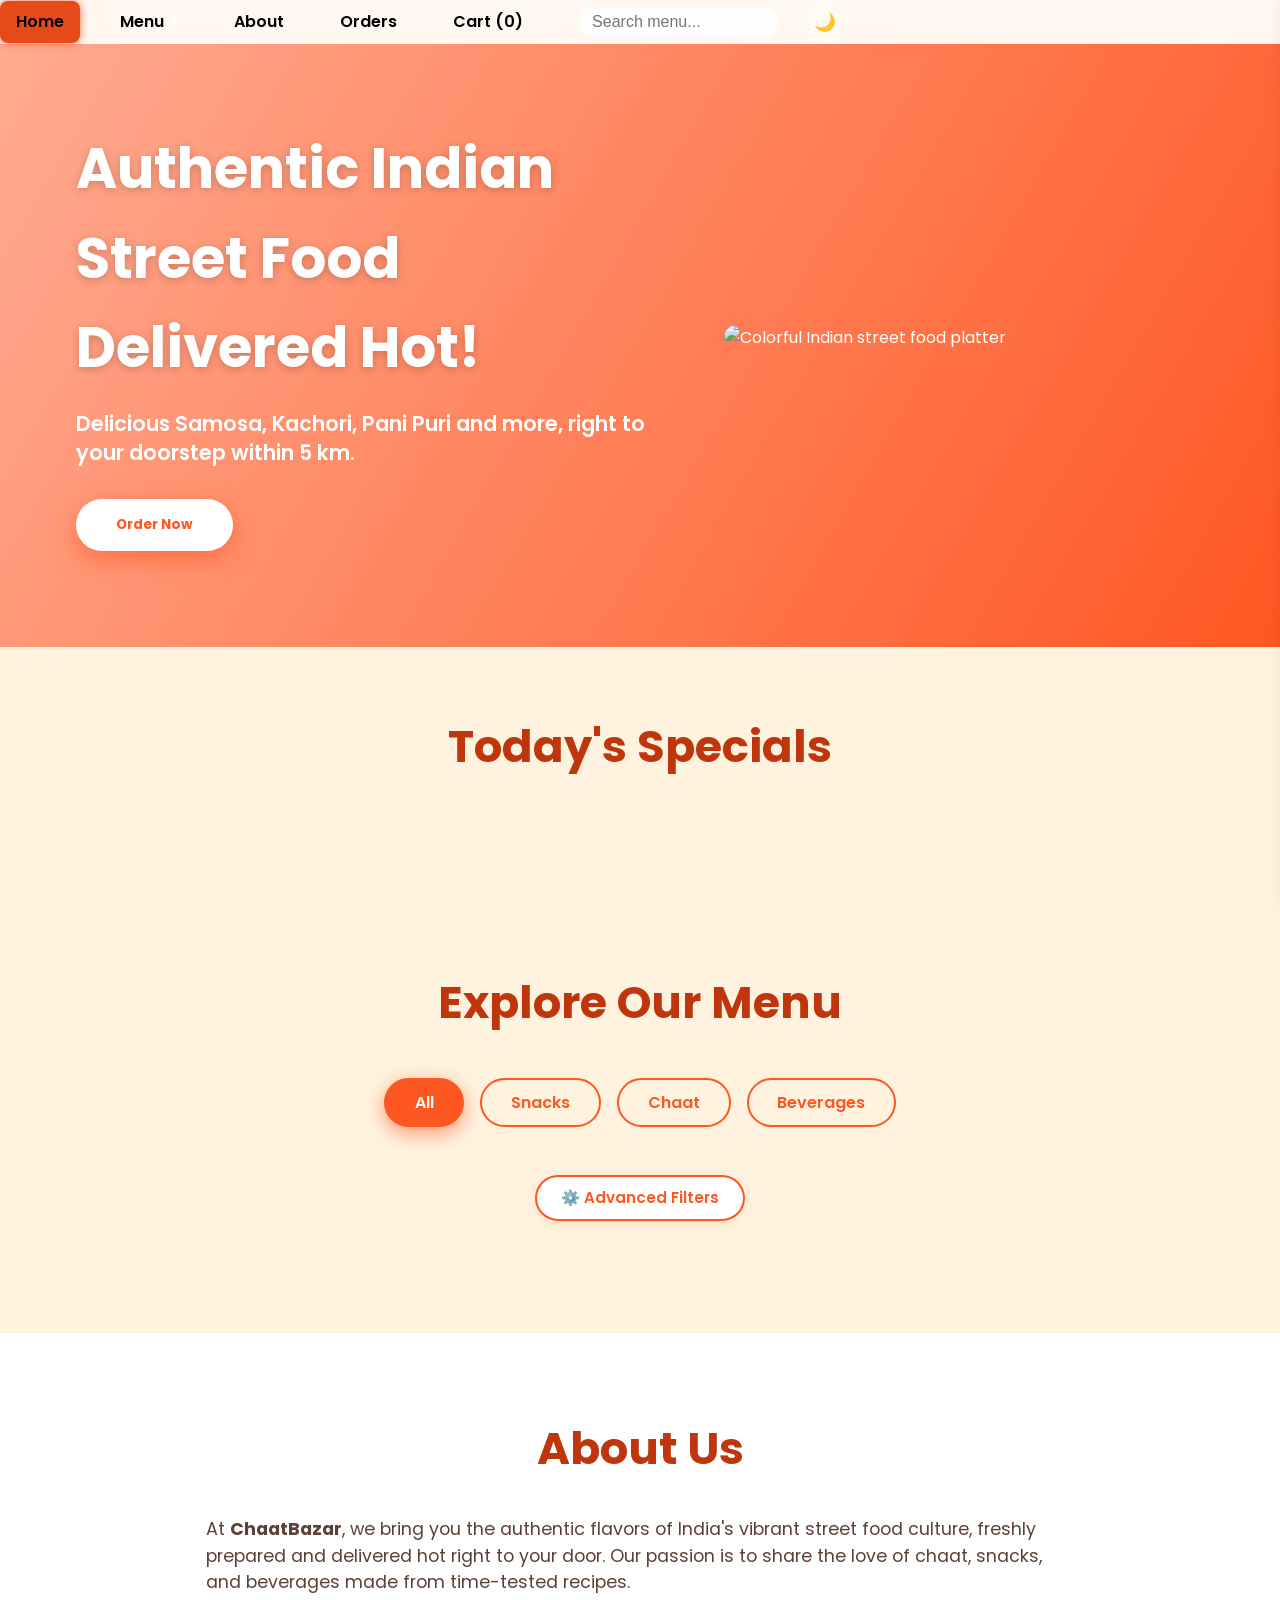
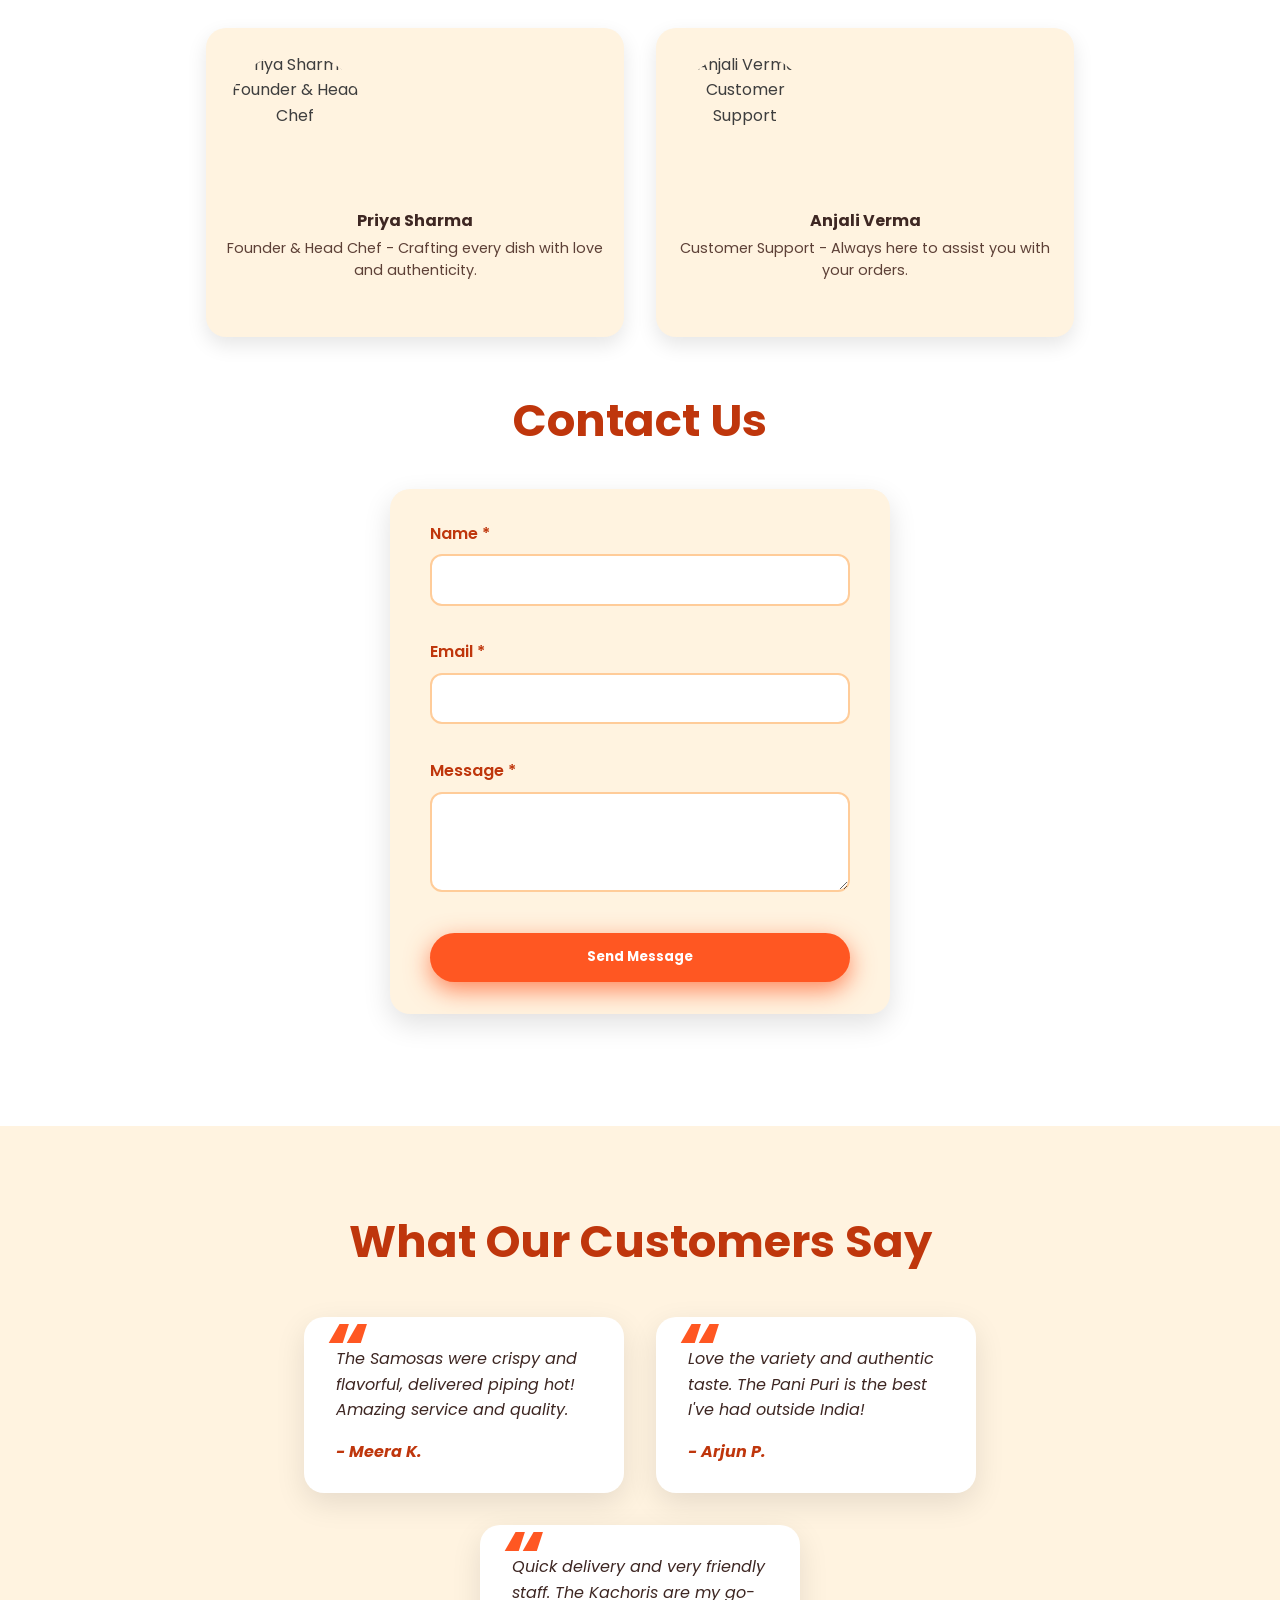
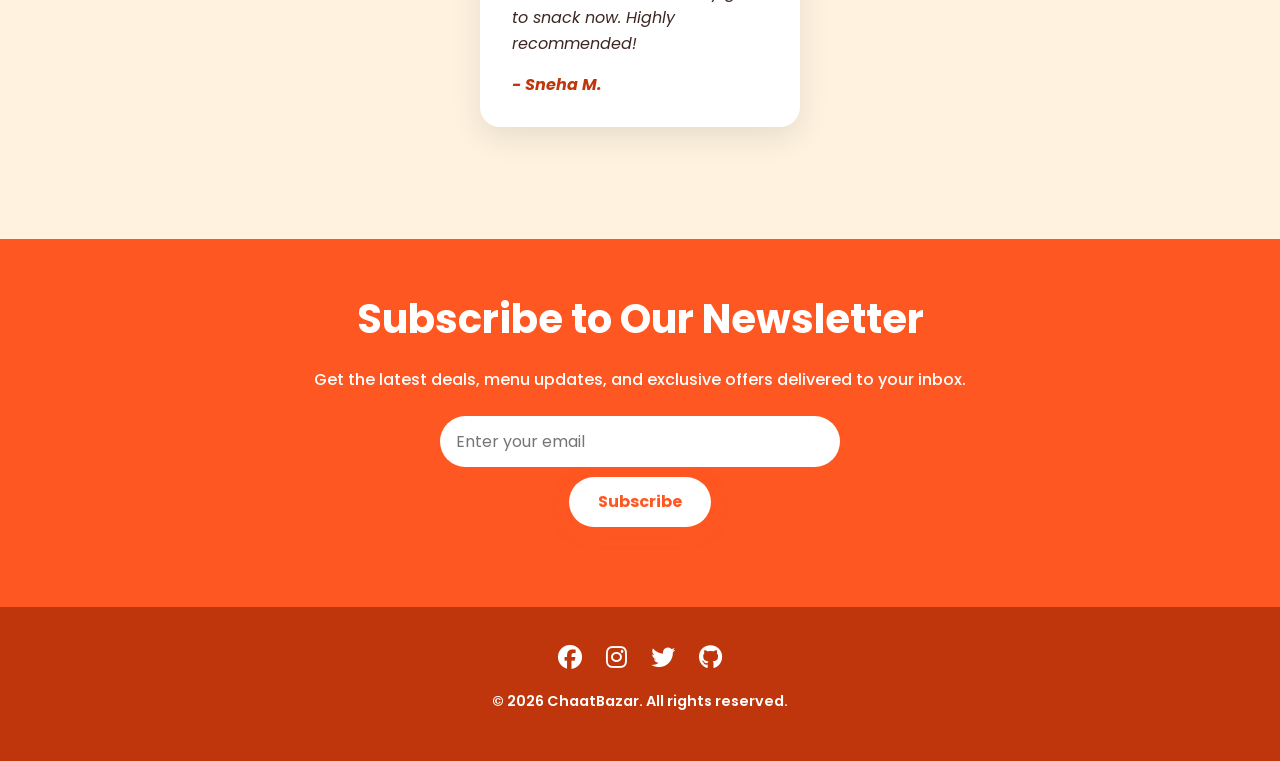
==== commit 5adb447f: "Merge branch 'main' into feature/dark-mode-ui" ====
--- a/index.html
+++ b/index.html
@@ -7,7 +7,9 @@
   
   <!-- Google Fonts -->
   <link href="https://fonts.googleapis.com/css2?family=Poppins:wght@400;600;700&display=swap" rel="stylesheet" />
+  <link rel="stylesheet" href="https://cdnjs.cloudflare.com/ajax/libs/font-awesome/6.5.1/css/all.min.css" />
   <link rel="stylesheet" href="css/style.css">
+  <link rel="icon" href="favicon.png" type="image/png" />
 </head>
 <body>
 
@@ -295,6 +297,12 @@
 
 <!-- Footer -->
 <footer>
+  <div class="social-icons">
+    <a href="https://facebook.com" target="_blank" rel="noopener noreferrer" aria-label="Facebook"><i class="fa-brands fa-facebook"></i></a>
+    <a href="https://instagram.com" target="_blank" rel="noopener noreferrer" aria-label="Instagram"><i class="fa-brands fa-instagram"></i></a>
+    <a href="https://twitter.com" target="_blank" rel="noopener noreferrer" aria-label="Twitter"><i class="fa-brands fa-twitter"></i></a>
+    <a href="https://github.com" target="_blank" rel="noopener noreferrer" aria-label="GitHub"><i class="fa-brands fa-github"></i></a>
+  </div>
   <p>© 2026 ChaatBazar. All rights reserved.</p>
 </footer>
 
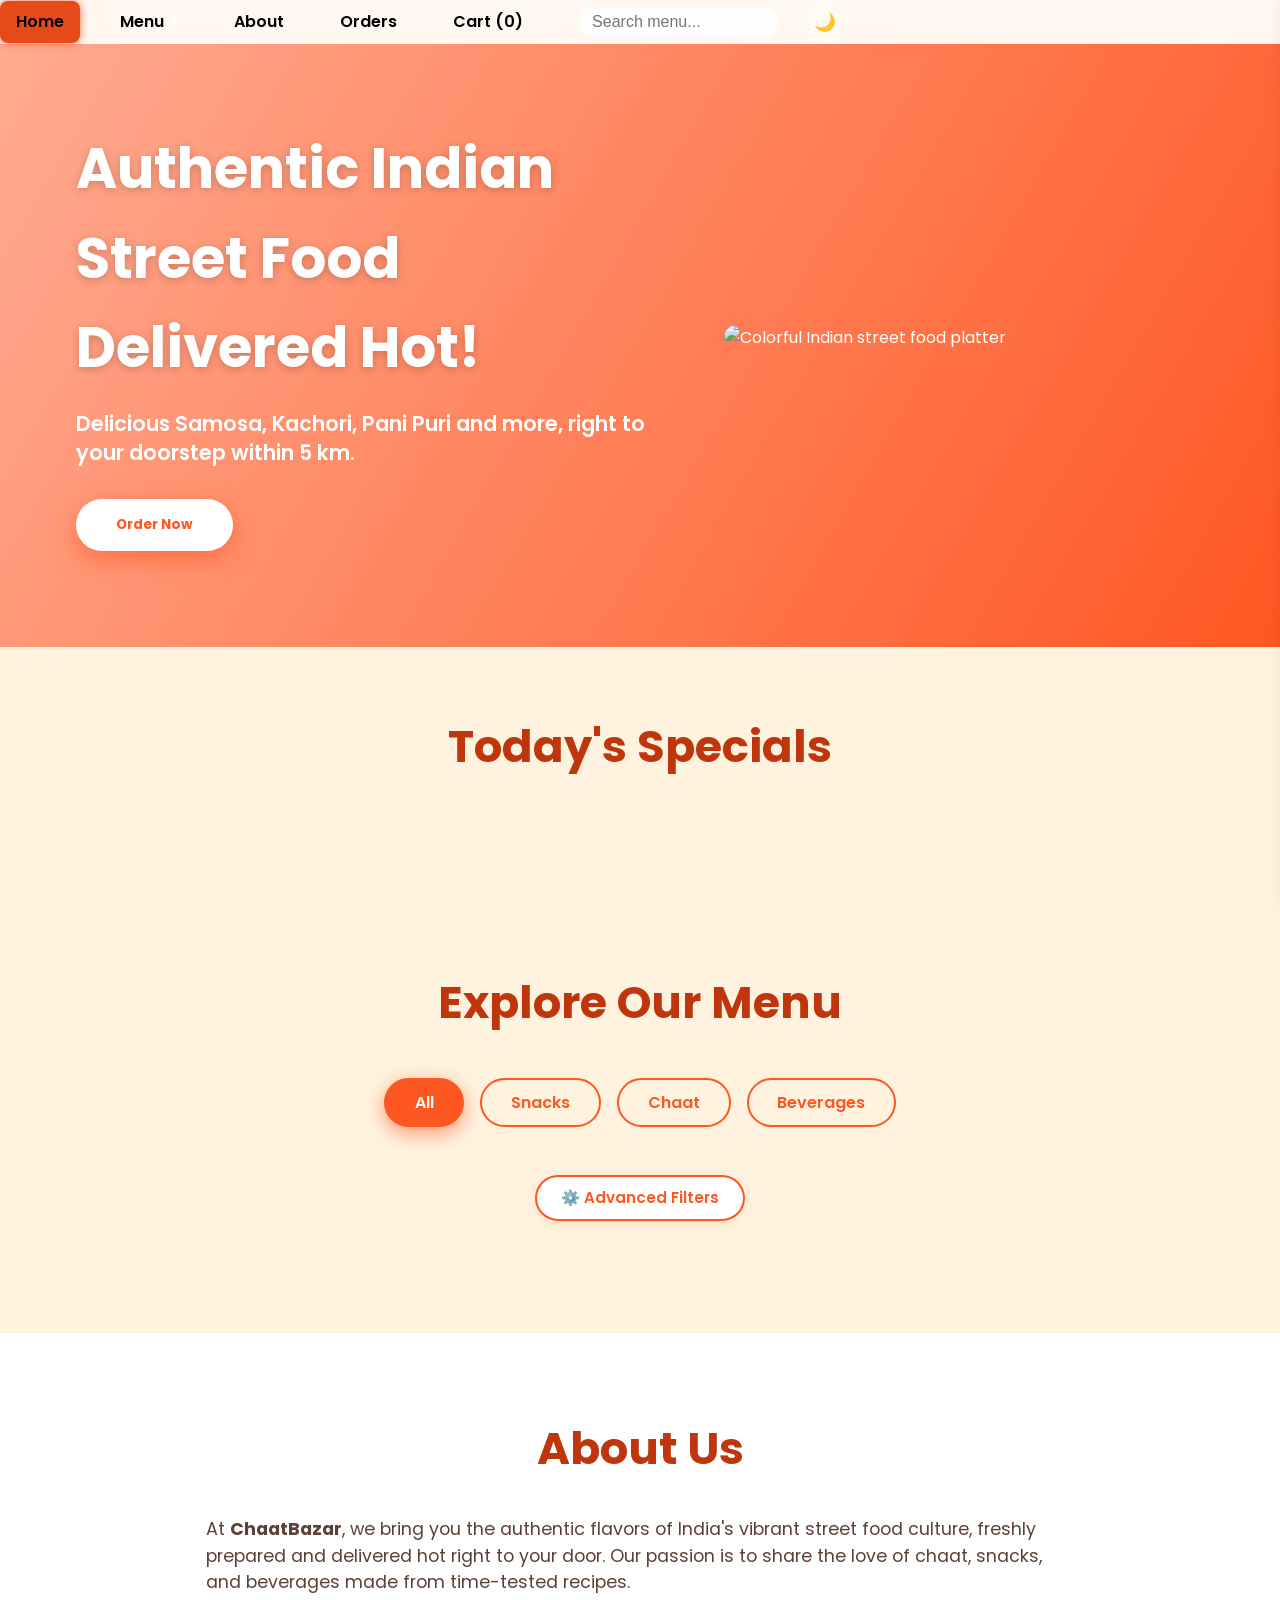
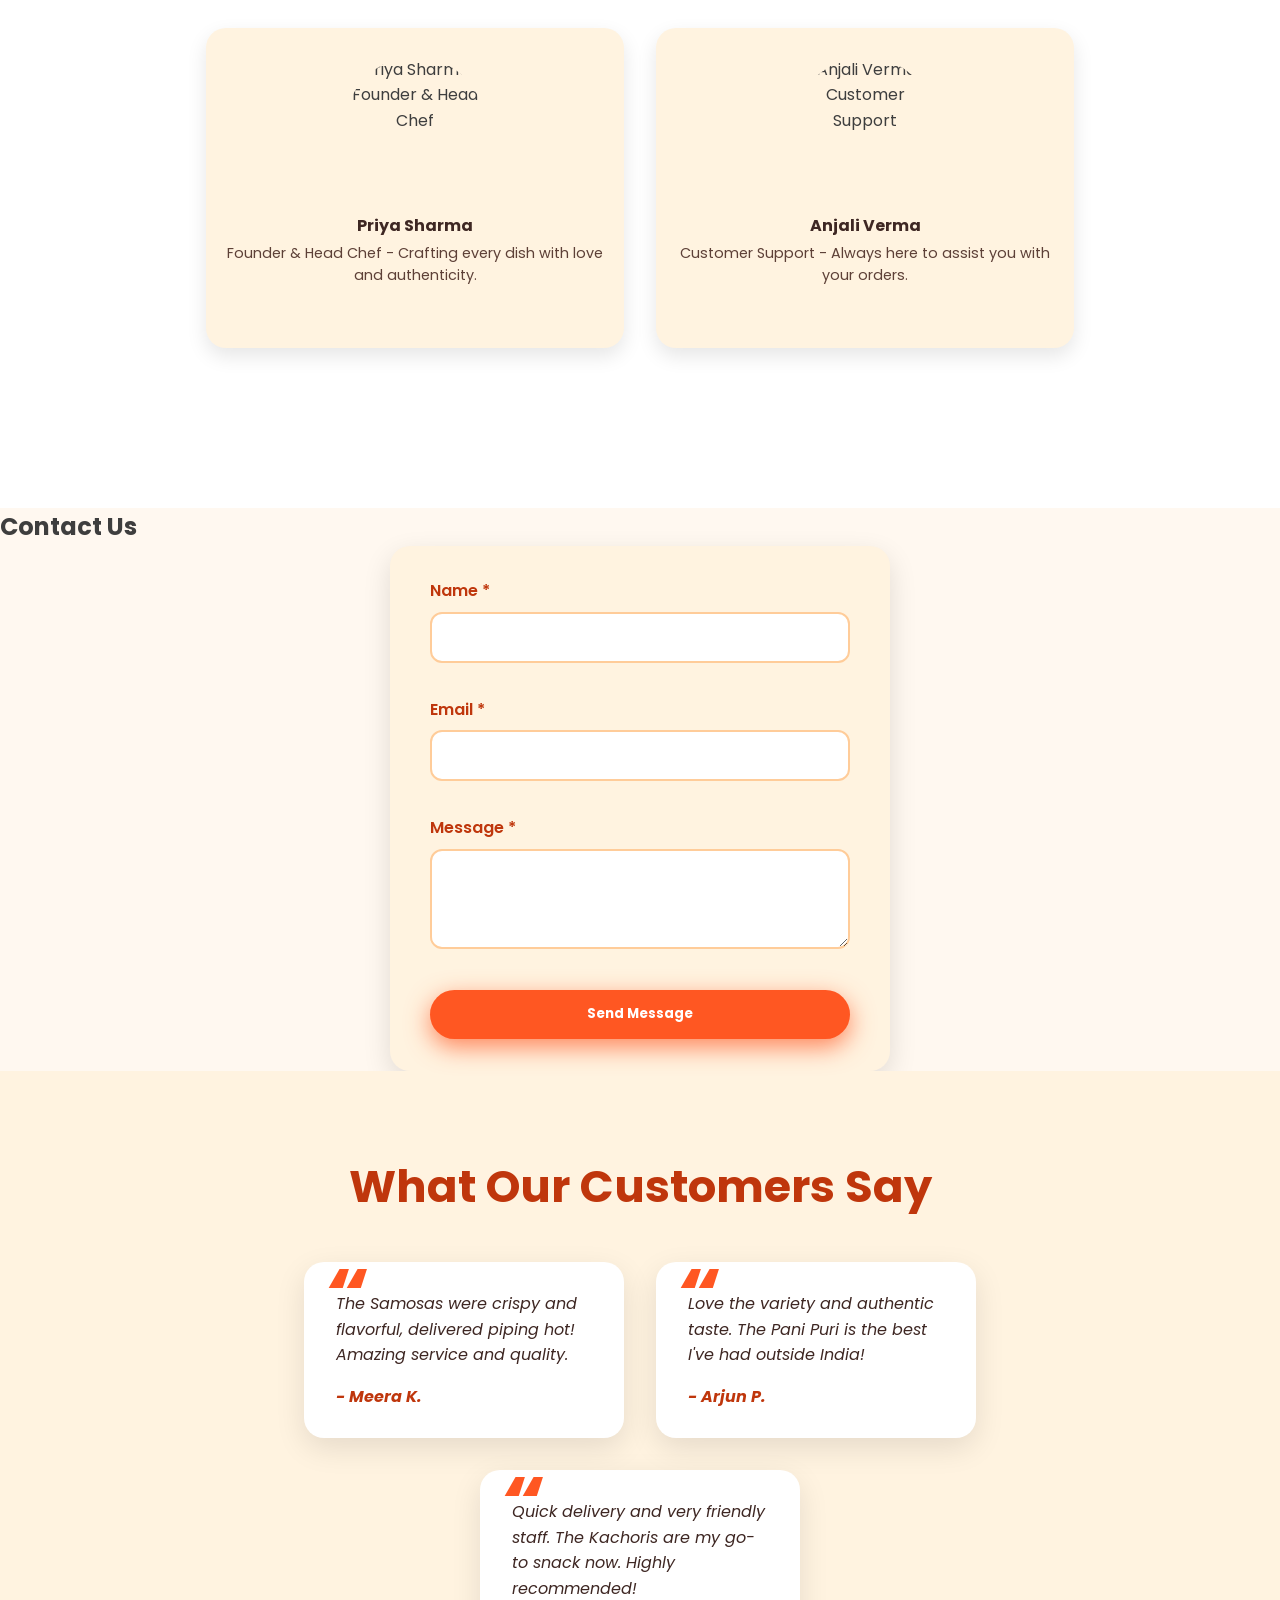
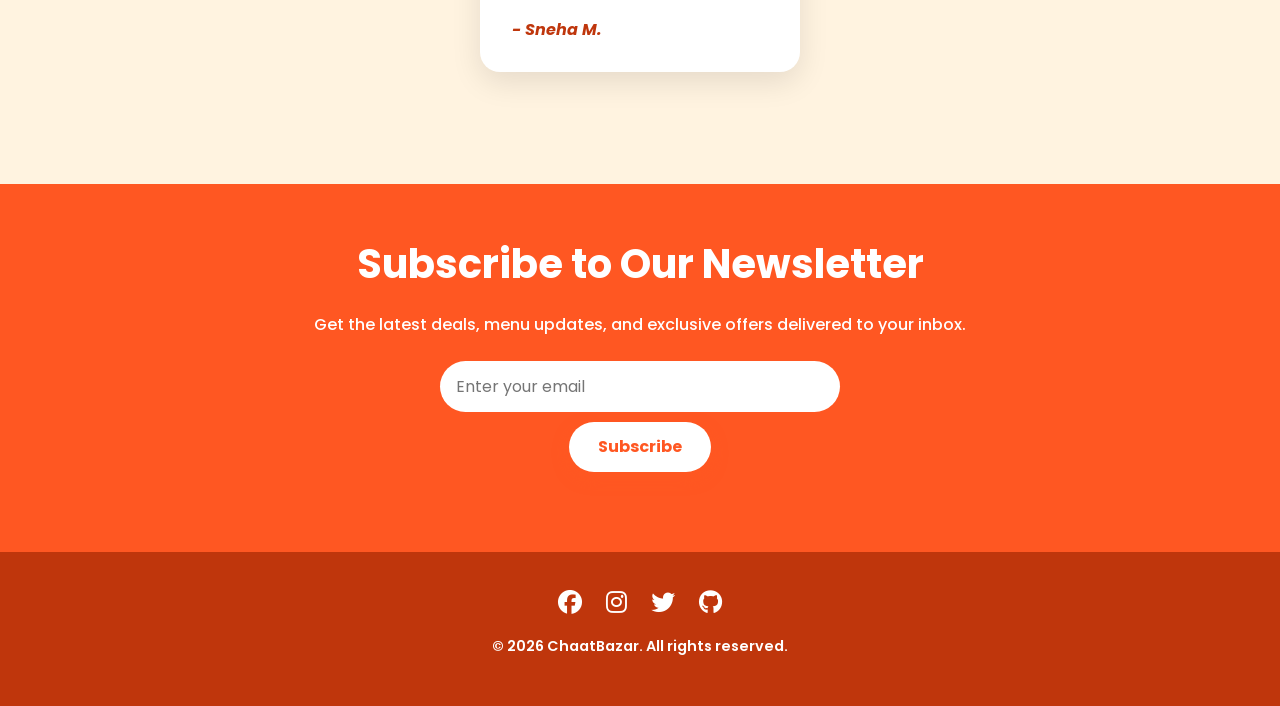
==== commit 0bf0356e: "Merge branch 'main' into feature/dark-mode-ui" ====
--- a/index.html
+++ b/index.html
@@ -138,6 +138,14 @@
   </div>
 </section>
 
+<!-- Recently Viewed Section -->
+<section id="recently-viewed" class="recently-viewed" role="region" aria-label="Recently Viewed Items" style="display: none;">
+  <h2 class="section-title">Recently Viewed</h2>
+  <div class="cards" id="recently-viewed-cards">
+    <!-- Recently viewed cards will be injected here -->
+  </div>
+</section>
+
 <!-- Menu Section -->
 <section id="menu" class="menu" role="region" aria-label="Full Menu">
   <h2 class="section-title">Explore Our Menu</h2>
@@ -211,22 +219,51 @@
 </section>
 
 <!-- About Section -->
+<!-- About Section -->
 <section id="about" class="about" role="region" aria-label="About ChaatBazar">
   <div class="container">
     <h2>About Us</h2>
     <p>At <strong>ChaatBazar</strong>, we bring you the authentic flavors of India's vibrant street food culture, freshly prepared and delivered hot right to your door. Our passion is to share the love of chaat, snacks, and beverages made from time-tested recipes.</p>
+
     <div class="team" aria-label="Meet our team">
+
       <article class="team-member" tabindex="0">
-        <img src="https://randomuser.me/api/portraits/women/68.jpg" alt="Priya Sharma - Founder & Head Chef" />
-        <h4>Priya Sharma</h4>
-        <p>Founder & Head Chef - Crafting every dish with love and authenticity.</p>
+        <div class="team-member-inner">
+
+          <div class="team-member-front">
+            <img src="https://randomuser.me/api/portraits/women/68.jpg" alt="Priya Sharma - Founder & Head Chef" />
+            <h4>Priya Sharma</h4>
+            <p>Founder & Head Chef - Crafting every dish with love and authenticity.</p>
+          </div>
+
+          <div class="team-member-back">
+            <h4>About Priya</h4>
+            <p>10+ years of culinary expertise specializing in authentic Indian street food and handcrafted signature recipes.</p>
+          </div>
+
+        </div>
       </article>
+
       <article class="team-member" tabindex="0">
-        <img src="https://randomuser.me/api/portraits/women/45.jpg" alt="Anjali Verma - Customer Support" />
-        <h4>Anjali Verma</h4>
-        <p>Customer Support - Always here to assist you with your orders.</p>
+        <div class="team-member-inner">
+
+          <div class="team-member-front">
+            <img src="https://randomuser.me/api/portraits/women/45.jpg" alt="Anjali Verma - Customer Support" />
+            <h4>Anjali Verma</h4>
+            <p>Customer Support - Always here to assist you with your orders.</p>
+          </div>
+
+          <div class="team-member-back">
+            <h4>About Anjali</h4>
+            <p>Ensures smooth customer experience, quick assistance, and seamless order support from start to finish.</p>
+          </div>
+
+        </div>
       </article>
-    </div>
+
+    </div>
+  </div>
+</section>
 
     <!-- Contact Form -->
     <h2>Contact Us</h2>
--- a/css/style.css
+++ b/css/style.css
@@ -34,61 +34,68 @@
       padding: 0 1rem;
     }
 
-    /* ===== Toast Notification ===== */
+/* ===== Toast Notification ===== */
 
 .toast-notification {
   position: fixed;
-  top: 90px;
-  left: 50%;
-  transform: translateX(-50%) translateY(-20px);
-
-  background: linear-gradient(135deg, #ff7a00, #ff9a3c);
+
+  bottom: 24px;
+  right: 24px;
+
+  background: #2e7d32; /* Same green as Add button */
   color: #fff;
 
-  padding: 14px 24px;
+  padding: 14px 22px;
   border-radius: 14px;
 
   font-size: 15px;
   font-weight: 600;
 
-  min-width: 280px;
+  min-width: 260px;
   text-align: center;
 
-  box-shadow: 0 10px 25px rgba(0,0,0,0.18);
+  box-shadow:
+    0 10px 25px rgba(0,0,0,0.2);
 
   opacity: 0;
+
+  transform:
+    translateY(20px)
+    scale(0.95);
+
   transition: all 0.35s ease;
 
   z-index: 9999;
   pointer-events: none;
 
-  border: 1px solid rgba(255,255,255,0.2);
-  backdrop-filter: blur(8px);
-}
+  border: 1px solid rgba(255,255,255,0.15);
+}
+
+/* ===== Show Animation ===== */
 
 .toast-notification.show {
   opacity: 1;
-  transform: translateX(-50%) translateY(0);
+
+  transform:
+    translateY(0)
+    scale(1);
 }
 
 /* ===== Mobile Responsive ===== */
 
 @media (max-width: 600px) {
+
   .toast-notification {
-    width: calc(100% - 32px);
-    min-width: unset;
-
     left: 16px;
     right: 16px;
 
-    transform: translateY(-20px);
+    bottom: 16px;
+
+    width: auto;
+    min-width: unset;
 
     font-size: 14px;
     padding: 12px 16px;
-  }
-
-  .toast-notification.show {
-    transform: translateY(0);
   }
 }
 
@@ -457,7 +464,8 @@
 
     /* ===== Specials & Menu Section ===== */
     section.specials,
-    section.menu {
+    section.menu,
+    section.recently-viewed {
       padding: 4rem 1rem 5rem;
       background: #fff3e0;
     }
@@ -474,6 +482,15 @@
       flex-wrap: wrap;
       gap: 2rem;
       justify-content: center;
+    }
+    .menu-container {
+      display: grid;
+      grid-template-columns: repeat(auto-fill, minmax(260px, 1fr));
+      gap: 2rem;
+      justify-content: center;
+      justify-items: center;
+      width: 100%;
+      margin-top: 2rem;
     }
     .card {
       background: white;
@@ -746,36 +763,84 @@
       margin-bottom: 3rem;
     }
     .team-member {
-      flex: 1 1 220px;
-      background: #fff3e0;
-      border-radius: 20px;
-      box-shadow: 0 8px 20px rgb(0 0 0 / 0.1);
-      padding: 1.5rem 1.2rem;
-      text-align: center;
-      user-select: none;
-      transition: box-shadow 0.3s ease;
-    }
-    .team-member:hover {
-      box-shadow: 0 12px 28px rgb(0 0 0 / 0.15);
-    }
-    .team-member img {
-      width: 140px;
-      height: 140px;
-      border-radius: 50%;
-      margin-bottom: 1rem;
-      object-fit: cover;
-      user-select: none;
-    }
-    .team-member h4 {
-      font-weight: 700;
-      margin-bottom: 0.3rem;
-      color: #3e2723;
-    }
-    .team-member p {
-      font-size: 0.9rem;
-      color: #5d4037;
-      user-select: text;
-    }
+  flex: 1 1 380px;
+  max-width: 420px;
+  height: 320px;
+  perspective: 1000px;
+  background: transparent;
+  border-radius: 20px;
+  box-shadow: none;
+  padding: 0;
+  text-align: center;
+  user-select: none;
+}
+
+.team-member-inner {
+  position: relative;
+  width: 100%;
+  height: 100%;
+  transition: transform 0.8s ease;
+  transform-style: preserve-3d;
+}
+
+.team-member:hover .team-member-inner,
+.team-member:focus .team-member-inner {
+  transform: rotateY(180deg);
+}
+
+.team-member-front,
+.team-member-back {
+  position: absolute;
+  width: 100%;
+  height: 100%;
+  background: #fff3e0;
+  border-radius: 20px;
+  box-shadow: 0 8px 20px rgb(0 0 0 / 0.1);
+  backface-visibility: hidden;
+
+  display: flex;
+  flex-direction: column;
+  align-items: center;
+  justify-content: center;
+
+  padding: 1.5rem 1.2rem;
+  box-sizing: border-box;
+}
+
+.team-member-front:hover,
+.team-member-back:hover {
+  box-shadow: 0 12px 28px rgb(0 0 0 / 0.15);
+}
+
+.team-member-back {
+  transform: rotateY(180deg);
+}
+
+.team-member img {
+  width: 140px;
+  height: 140px;
+  border-radius: 50%;
+  margin-bottom: 1rem;
+  object-fit: cover;
+  user-select: none;
+}
+
+.team-member h4 {
+  font-weight: 700;
+  margin-bottom: 0.3rem;
+  color: #3e2723;
+}
+
+.team-member p {
+  font-size: 0.9rem;
+  color: #5d4037;
+  user-select: text;
+}
+
+.team-member-back p {
+  max-width: 85%;
+  line-height: 1.5;
+}
 
     /* ===== Contact Form ===== */
     form.contact-form {
@@ -1311,6 +1376,8 @@
 /* Slider Custom Styles */
 .filter-group input[type="range"] {
   -webkit-appearance: none;
+  -moz-appearance: none;
+   appearance: none;
   width: 100%;
   height: 6px;
   border-radius: 3px;
@@ -1784,6 +1851,177 @@
   box-shadow: 0 6px 20px rgba(191, 54, 12, 0.4);
   transform: translateY(-1px);
 }
+/* ===== Dark Mode Theme ===== */
+.theme-toggle {
+  padding: 8px 12px;
+  border: none;
+  border-radius: 6px;
+  background: #e64a19;
+  color: white;
+  font-size: 16px;
+  cursor: pointer;
+  transition: 0.3s;
+}
+
+.theme-toggle:hover {
+  background: #e66900;
+}
+/* body */
+body.dark {
+  background: #1e1e1e;
+  color: #f5f5f5;
+}
+
+/* Headings  */
+body.dark h1,
+body.dark h2,
+body.dark h3,
+body.dark h4{
+  color: #ff5722;
+}
+body.dark p{
+  color: #ffab91;
+}
+
+/* Header & Navigation */
+body.dark header {
+  background: #2c2c2c;
+  box-shadow: 0 3px 10px rgba(0, 0, 0, 0.6);
+}
+body.dark nav a {
+  color: #f5f5f5;
+}
+body.dark nav a:hover,
+body.dark nav a.active {
+  background: #ff5722;
+  box-shadow: 0 0 8px rgba(255, 87, 34, 0.8);
+}
+body.dark .dropdown-menu {
+  background: #333;
+}
+body.dark .dropdown-menu a:hover {
+  background: #ff5722;
+}
+
+/* Hero Section */
+body.dark .hero {
+  background: linear-gradient(120deg, #3b1f17, #2c150d);
+  color: #fff3e0;
+}
+body.dark .btn-primary {
+  background: #ff5722;
+  color: #fff;
+}
+body.dark .btn-primary:hover {
+  background: #e64a19;
+}
+
+/* Cards & Containers */
+body.dark .card,
+body.dark .skeleton-card,
+body.dark .skeleton-cart-item {
+  background: #2a2a2a;
+  color: #eee;
+  box-shadow: 0 8px 25px rgba(0, 0, 0, 0.4);
+}
+body.dark .card h3 {
+  color: #ff5722;
+}
+body.dark .card p.price {
+  color: #ffab91;
+}
+body.dark .card p.description {
+  color: #ccc;
+}
+
+/* Sections */
+body.dark section.menu,
+body.dark section.specials,
+body.dark section.about,
+body.dark section.testimonials {
+  background: #252525;
+  color: #eee;
+}
+body.dark .filter-btn {
+  background: transparent;
+  border: 2px solid #ff5722;
+  color: #ff5722;
+}
+body.dark .filter-btn.active,
+body.dark .filter-btn:hover {
+  background: #ff5722;
+  color: #fff;
+}
+
+/* Cart Sidebar */
+body.dark #cart-sidebar {
+  background: #2b2b2b;
+  box-shadow: -6px 0 25px rgba(0, 0, 0, 0.6);
+}
+body.dark #cart-header {
+  background: #ff5722;
+}
+body.dark .cart-item {
+  background: #333;
+}
+
+body.dark #checkout-btn {
+  background: #ff5722;
+  color: #fff;
+}
+
+/* Forms */
+body.dark form.contact-form {
+  background: #2b2b2b;
+  box-shadow: 0 10px 25px rgba(0, 0, 0, 0.4);
+}
+body.dark form.contact-form input,
+body.dark form.contact-form textarea {
+  background: #1e1e1e;
+  color: #f5f5f5;
+  border-color: #444;
+}
+body.dark .btn-submit {
+  background: #ff5722;
+}
+
+/* Testimonials */
+body.dark .testimonial {
+  background: #2a2a2a;
+  color: #ddd;
+}
+body.dark .testimonial::before {
+  color: #ff5722;
+}
+
+/* Newsletter */
+body.dark section.newsletter {
+  background: #2c2c2c;
+  color: #fff;
+}
+body.dark .newsletter-form button {
+  background: #ff5722;
+  color: #fff;
+}
+
+/* Footer */
+body.dark footer {
+  background: #111;
+  color: #eee;
+}
+body.dark .social-icons a:hover {
+  color: #ff5722;
+}
+
+/* Skeleton Animation background  */
+body.dark .skeleton {
+  background: linear-gradient(
+    90deg,
+    #534949 25%,
+    #444 50%,
+    #3a3a3a 75%
+  );
+}
 
 /* ===== Fix Header Visibility ===== */
 
@@ -1836,4 +2074,4 @@
 body.dark-mode .hero-content h1,
 body.dark-mode .hero-content p {
   color: white;
-}+}
